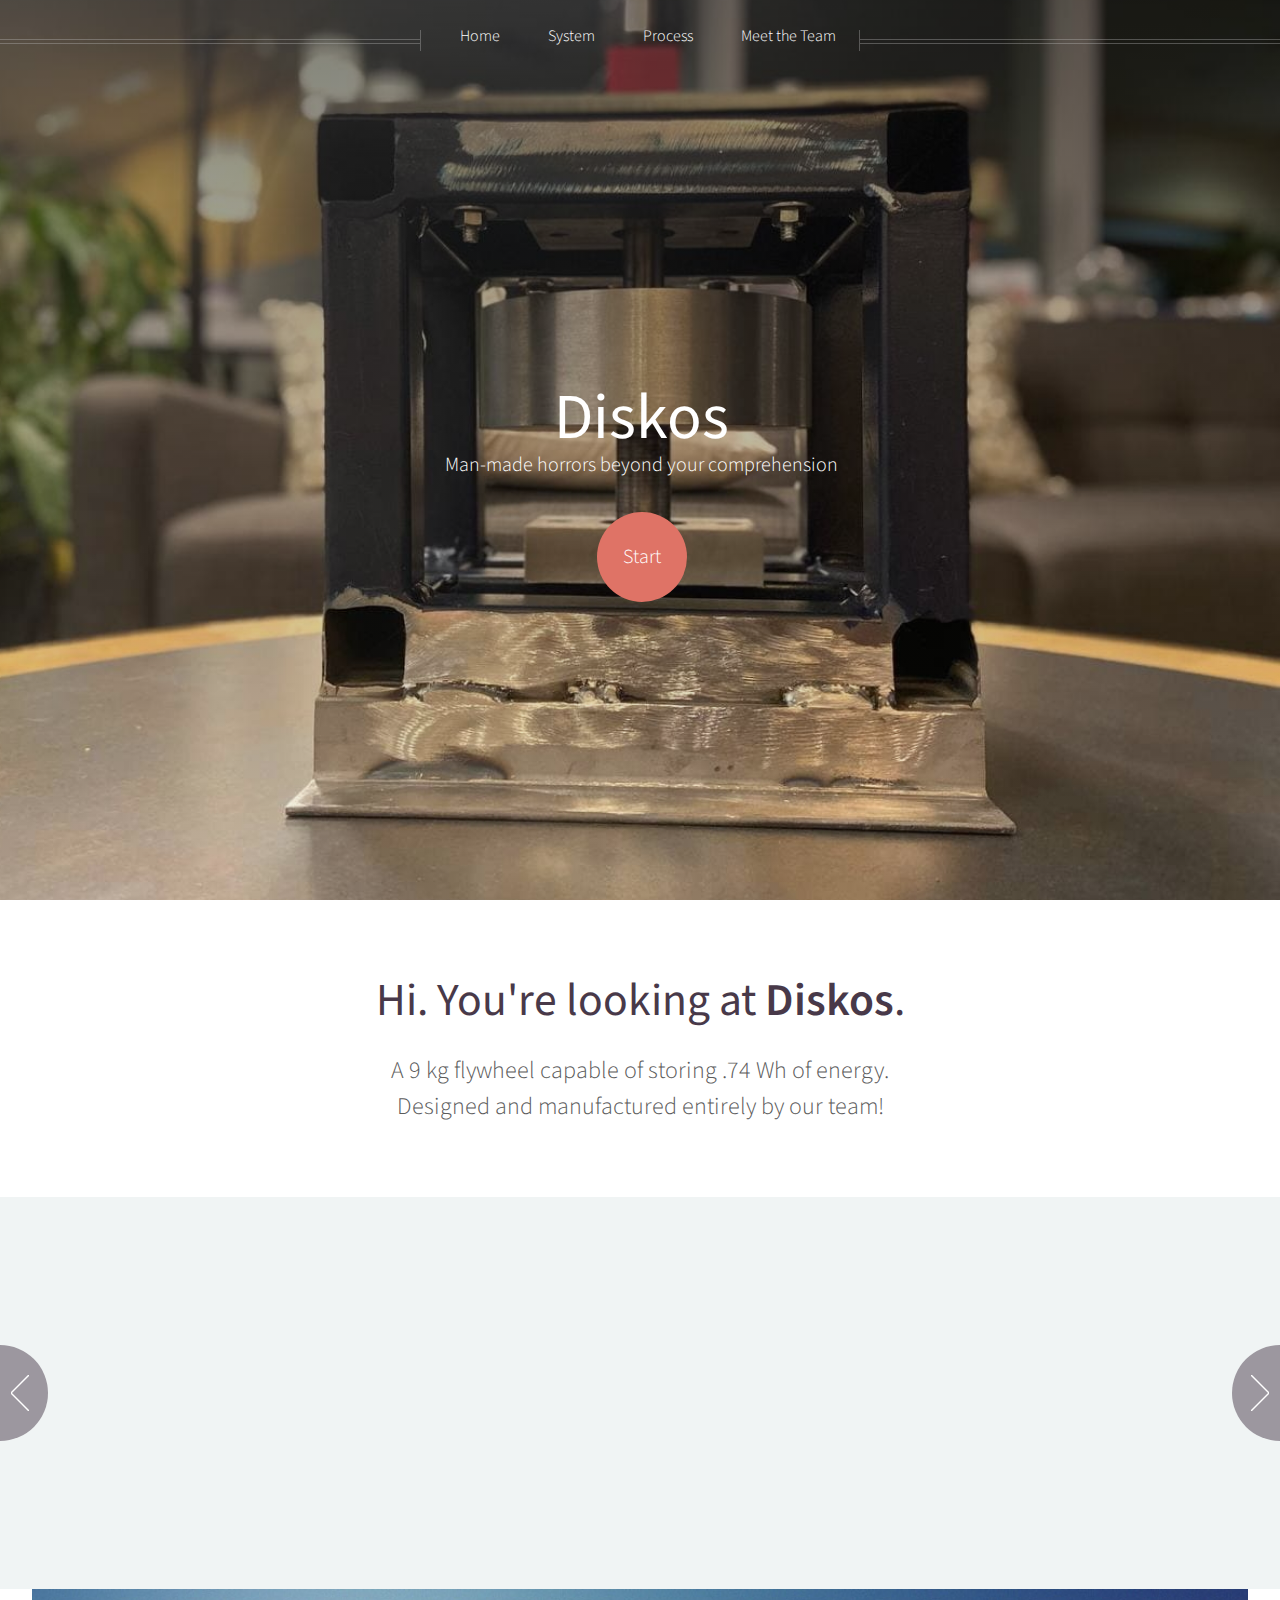
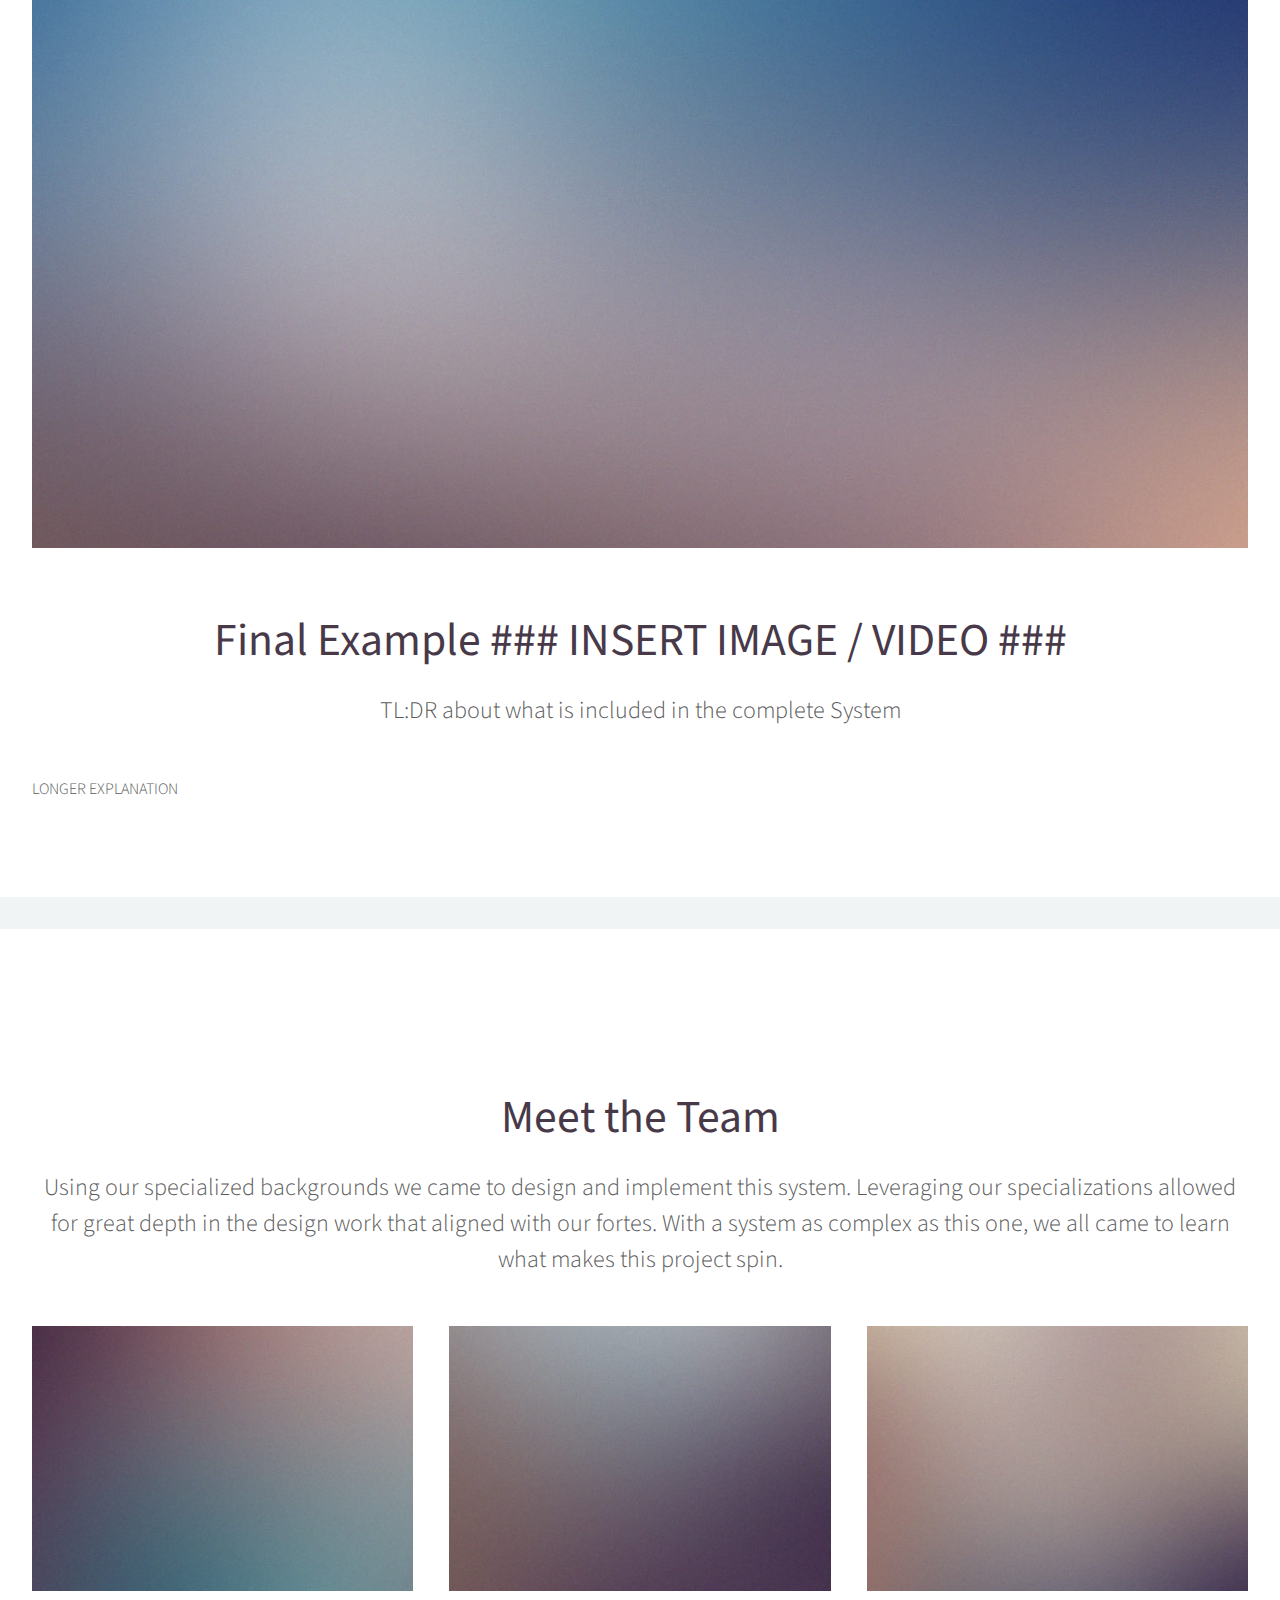
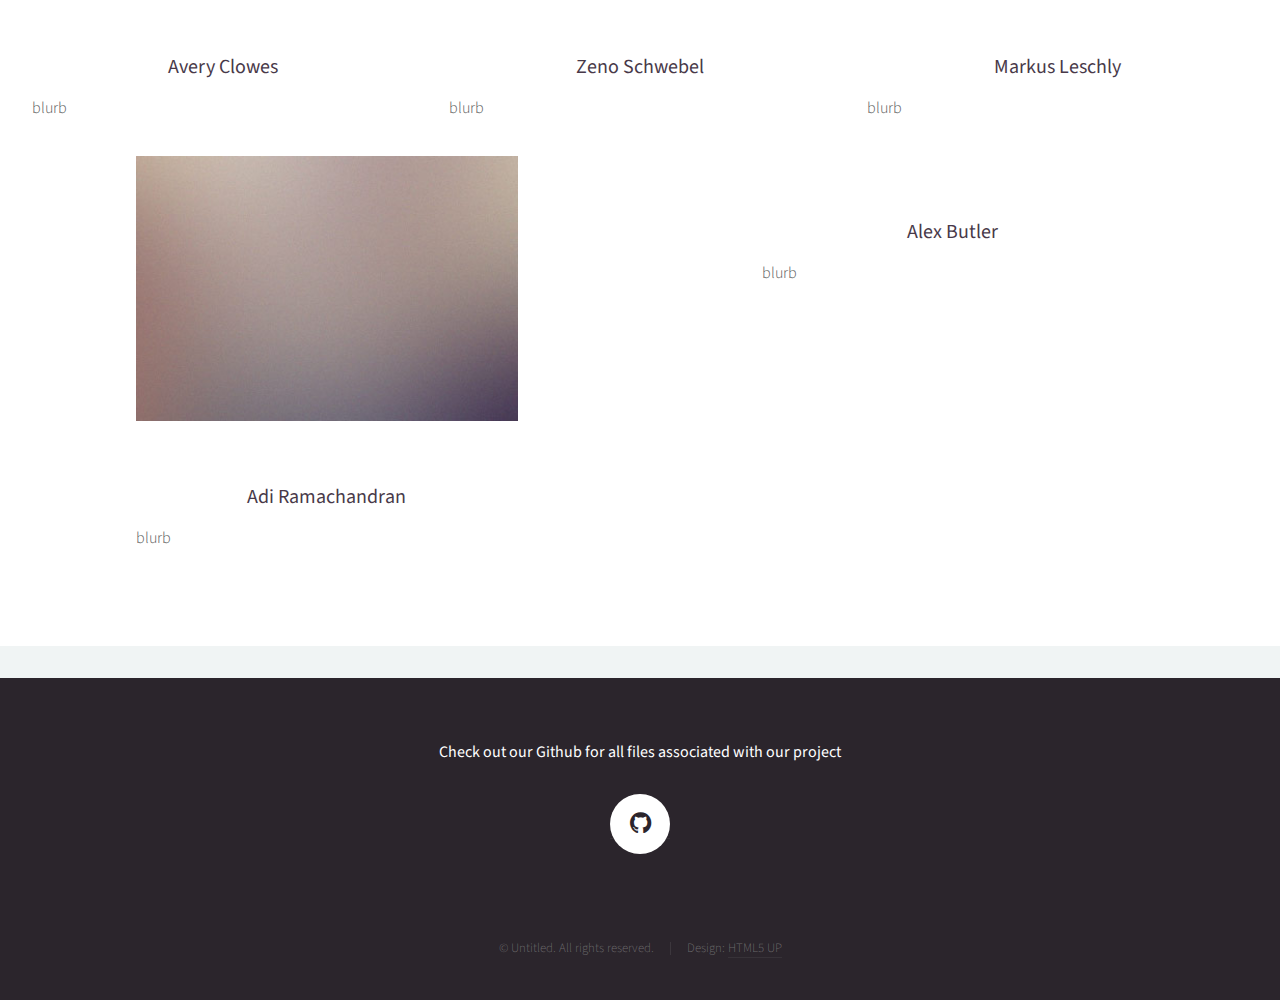
==== website/index.html @ ab7a2aa7 "more templates finsihed" ====
<!DOCTYPE HTML>
<!--
	Helios by HTML5 UP
	html5up.net | @ajlkn
	Free for personal and commercial use under the CCA 3.0 license (html5up.net/license)
-->
<html>
	<head>
		<title>Diskos</title>
		<meta charset="utf-8" />
		<meta name="viewport" content="width=device-width, initial-scale=1, user-scalable=no" />
		<link rel="stylesheet" href="assets/css/main.css" />
		<noscript><link rel="stylesheet" href="assets/css/noscript.css" /></noscript>
	</head>
	<body class="homepage is-preload">
		<div id="page-wrapper">

			<!-- Header -->
				<div id="header">
					
					<!-- Inner -->
						<div class="inner">
							<header>
								<h1 id="logo">Diskos</h1>
								
								<p> Man-made horrors beyond your comprehension </p>
							</header>
							<footer>
								<a href="#banner" class="button circled scrolly">Start</a>
							</footer>
						</div>

					<!-- Nav -->
						<nav id="nav">
							<ul>
								<li><a href="">Home</a></li>
								<li>
									System
									<ul>
										<li><a href="allmechanical.html">Mechanical</a></li>
										<li><a href="allelectrical.html">Electrical</a></li>
										<li><a href="allsoftware.html">Software</a></li>
										<!-- <li>
											<a href="#">And a submenu &hellip;</a>
											<ul>
												<li><a href="#">Lorem ipsum dolor</a></li>
												<li><a href="#">Phasellus consequat</a></li>
												<li><a href="#">Magna phasellus</a></li>
												<li><a href="#">Etiam dolore nisl</a></li>
											</ul>
										</li> -->
										<!-- <li><a href="#">Veroeros feugiat</a></li> -->
									</ul>
								</li>
								<li>Process
									<ul>
										<li><a href="#"> Sprint 1</a></li>
										<li><a href="#"> Sprint 2</a></li>
										<li><a href="#"> Sprint 3</a></li>
									</ul>
								</li>	
								<li><a href="#features" class = "scrolly">Meet the Team</a></li>
								<!-- <li><a href="no-sidebar.html">No Sidebar</a></li> -->
							</ul>
						</nav>

				</div>

			<!-- Banner -->
				<section id="banner">
					<header>
						<h2>Hi. You're looking at <strong>Diskos</strong>.</h2>
						<!-- <iframe width="720" height="480" src="https://www.youtube.com/embed/jNQXAC9IVRw" frameborder="0" allowfullscreen></iframe> -->
						<p>
							A 9 kg flywheel capable of storing .74 Wh of energy. <br>

							Designed and manufactured entirely by our team!
						</p>
					</header>
				</section>

			<!-- Carousel -->
				<section class="carousel">
					<div class="reel">

						<article onclick="location.href='articletemp.html';" style="cursor: pointer;">
							<a href="articletemp.html" class="image featured"><img src="images/bad.jpg" alt="" /></a>
							<header>
								<h3><a href="articletemp.html">Example of an article (if we want to highlight anything)</a></h3>
							</header>
							<a href="articletemp.html"><p>SUBTEXT.</p></a>
						</article>
<!-- 
						<article>
							<a href="#" class="image featured"><img src="images/pic02.jpg" alt="" /></a>
							<header>
								<h3><a href="#">Fermentum sagittis proin</a></h3>
							</header>
							<p>Commodo id natoque malesuada sollicitudin elit suscipit magna.</p>
						</article>

						<article>
							<a href="#" class="image featured"><img src="images/pic03.jpg" alt="" /></a>
							<header>
								<h3><a href="#">Sed quis rhoncus placerat</a></h3>
							</header>
							<p>Commodo id natoque malesuada sollicitudin elit suscipit magna.</p>
						</article>

						<article>
							<a href="#" class="image featured"><img src="images/pic04.jpg" alt="" /></a>
							<header>
								<h3><a href="#">Ultrices urna sit lobortis</a></h3>
							</header>
							<p>Commodo id natoque malesuada sollicitudin elit suscipit magna.</p>
						</article>

						<article>
							<a href="#" class="image featured"><img src="images/pic05.jpg" alt="" /></a>
							<header>
								<h3><a href="#">Varius magnis sollicitudin</a></h3>
							</header>
							<p>Commodo id natoque malesuada sollicitudin elit suscipit magna.</p>
						</article>

						<article>
							<a href="#" class="image featured"><img src="images/pic01.jpg" alt="" /></a>
							<header>
								<h3><a href="#">Pulvinar sagittis congue</a></h3>
							</header>
							<p>Commodo id natoque malesuada sollicitudin elit suscipit magna.</p>
						</article>

						<article>
							<a href="#" class="image featured"><img src="images/pic02.jpg" alt="" /></a>
							<header>
								<h3><a href="#">Fermentum sagittis proin</a></h3>
							</header>
							<p>Commodo id natoque malesuada sollicitudin elit suscipit magna.</p>
						</article>

						<article>
							<a href="#" class="image featured"><img src="images/pic03.jpg" alt="" /></a>
							<header>
								<h3><a href="#">Sed quis rhoncus placerat</a></h3>
							</header>
							<p>Commodo id natoque malesuada sollicitudin elit suscipit magna.</p>
						</article>

						<article>
							<a href="#" class="image featured"><img src="images/pic04.jpg" alt="" /></a>
							<header>
								<h3><a href="#">Ultrices urna sit lobortis</a></h3>
							</header>
							<p>Commodo id natoque malesuada sollicitudin elit suscipit magna.</p>
						</article>

						<article>
							<a href="#" class="image featured"><img src="images/pic05.jpg" alt="" /></a>
							<header>
								<h3><a href="#">Varius magnis sollicitudin</a></h3>
							</header>
							<p>Commodo id natoque malesuada sollicitudin elit suscipit magna.</p>
						</article> -->

					</div>
				</section>

			<!-- Main -->
				<div class="wrapper style2">

					<article id="main" class="container special">
						<a href="#" class="image featured"><img src="images/pic06.jpg" alt="" /></a>
						<header>
							<h2><a href="#">Final Example ### INSERT IMAGE / VIDEO ###</a></h2>
							<p>
								TL:DR about what is included in the complete System
							</p>
						</header>
						<p>
							LONGER EXPLANATION
						</p>
						<!-- <footer> ### BUtton example ### 
							<a href="#" class="button">Continue Reading</a>
						</footer> -->
					</article>

				</div>

			<!-- Features -->
				<div class="wrapper">

					<section id="features" class="container special">
						<header>
							<a href="#" class="image featured"><img src="images/team.jpeg" alt="" /></a>
							<h2>Meet the Team</h2>
							<p>
								Using our specialized backgrounds we came to design and implement this system. 
								Leveraging our specializations allowed for great depth in the design work that 
								aligned with our fortes. With a system as complex as this one, we all came to 
								learn what makes this project spin.
							</p>
						</header>
						<div class="row">
							<article onclick="location.href='#';" style="cursor: pointer;" class="col-4 col-12-mobile special">
								<a href="#" class="image featured"><img src="images/pic07.jpg" alt="" /></a>
								<header>
									<h3><a href="#">Avery Clowes</a></h3>
								</header>
								<p>
									blurb
								</p>
							</article>
							<article onclick="location.href='#';" style="cursor: pointer;" class="col-4 col-12-mobile special">
								<a href="#" class="image featured"><img src="images/pic08.jpg" alt="" /></a>
								<header>
									<h3><a href="#">Zeno Schwebel</a></h3>
								</header>
								<p>
									blurb
								</p>
							</article>
							<article onclick="location.href='#';" style="cursor: pointer;" class="col-4 col-12-mobile special">
								<a href="#" class="image featured"><img src="images/pic09.jpg" alt="" /></a>
								<header>
									<h3><a href="#">Markus Leschly</a></h3>
								</header>
								<p>
									blurb
								</p>
							</article>
							<article onclick="location.href='#';" style="cursor: pointer;" class="off-1 col-4 col-12-mobile special">
								<a href="#" class="image featured"><img src="images/pic09.jpg" alt="" /></a>
								<header>
									<h3><a href="#">Adi Ramachandran</a></h3>
								</header>
								<p>
									blurb
								</p>
							</article>
							<article onclick="location.href='#';" style="cursor: pointer;" class="off-2 col-4 col-12-mobile special">
								<a href="#" class="image featured"><img src="images/Alexheadshot.jpg" alt="" /></a>
								<header>
									<h3><a href="#"> Alex Butler</a></h3>
								</header>
								<p>
									blurb
								</p>
							</article>
						</div>
					</section>

				</div>

			<!-- Footer -->
				<!-- Footer -->
				<div id="footer">
					<div class="container">
						<!-- <div class="row"> -->
							<!-- Tweets -->
								<!-- <section class="col-4 col-12-mobile">
									<header>
										<h2 class="icon fa-twitter circled"><span class="label">Tweets</span></h2>
									</header>
									<ul class="divided">
										<li>
											<article class="tweet">
												Amet nullam fringilla nibh nulla convallis tique ante sociis accumsan.
												<span class="timestamp">5 minutes ago</span>
											</article>
										</li>
										<li>
											<article class="tweet">
												Hendrerit rutrum quisque.
												<span class="timestamp">30 minutes ago</span>
											</article>
										</li>
										<li>
											<article class="tweet">
												Curabitur donec nulla massa laoreet nibh. Lorem praesent montes.
												<span class="timestamp">3 hours ago</span>
											</article>
										</li>
										<li>
											<article class="tweet">
												Lacus natoque cras rhoncus curae dignissim ultricies. Convallis orci aliquet.
												<span class="timestamp">5 hours ago</span>
											</article>
										</li>
									</ul>
								</section> -->

							<!-- Posts -->
							
								<section class="col-4 col-12-mobile">
									<header>
										<h1 id="footer"> Check out our Github for all files associated with our project</h1>
										<a href="https://github.com/lxbtlr/Diskos"><h2 class="icon fa-github circled"></h2></a>
									</header>
										<!-- <li>
											<article class="post stub">
												<header>
													<h3><a href="#">Nisl fermentum integer</a></h3>
												</header>
												<span class="timestamp">3 hours ago</span>
											</article>
										</li> -->
										<!-- <li>
											<article class="post stub">
												<header>
													<h3><a href="#">Phasellus portitor lorem</a></h3>
												</header>
												<span class="timestamp">6 hours ago</span>
											</article>
										</li>
										<li>
											<article class="post stub">
												<header>
													<h3><a href="#">Magna tempus consequat</a></h3>
												</header>
												<span class="timestamp">Yesterday</span>
											</article>
										</li>
										<li>
											<article class="post stub">
												<header>
													<h3><a href="#">Feugiat lorem ipsum</a></h3>
												</header>
												<span class="timestamp">2 days ago</span>
											</article>
										</li> -->
								</section>

							<!-- Photos -->
								<!-- <section class="col-4 col-12-mobile">
									<header>
										<h2 class="icon fa-camera circled"><span class="label">Photos</span></h2>
									</header>
									<div class="row gtr-25">
										<div class="col-6">
											<a href="#" class="image fit"><img src="images/pic10.jpg" alt="" /></a>
										</div>
										<div class="col-6">
											<a href="#" class="image fit"><img src="images/pic11.jpg" alt="" /></a>
										</div>
										<div class="col-6">
											<a href="#" class="image fit"><img src="images/pic12.jpg" alt="" /></a>
										</div>
										<div class="col-6">
											<a href="#" class="image fit"><img src="images/pic13.jpg" alt="" /></a>
										</div>
										<div class="col-6">
											<a href="#" class="image fit"><img src="images/pic14.jpg" alt="" /></a>
										</div>
										<div class="col-6">
											<a href="#" class="image fit"><img src="images/pic15.jpg" alt="" /></a>
										</div>
									</div>
								</section> -->

						<!-- </div> -->
						<div class="row">
							<div class="col-12">

								<!-- Contact -->
									<!-- <section class="contact">
										<header>
											<h3>Nisl turpis nascetur interdum?</h3>
										</header>
										<p>Urna nisl non quis interdum mus ornare ridiculus egestas ridiculus lobortis vivamus tempor aliquet.</p>
										<ul class="icons">
											<li><a href="#" class="icon fa-twitter"><span class="label">Twitter</span></a></li>
											<li><a href="#" class="icon fa-facebook"><span class="label">Facebook</span></a></li>
											<li><a href="#" class="icon fa-instagram"><span class="label">Instagram</span></a></li>
											<li><a href="#" class="icon fa-pinterest"><span class="label">Pinterest</span></a></li>
											<li><a href="#" class="icon fa-dribbble"><span class="label">Dribbble</span></a></li>
											<li><a href="#" class="icon fa-linkedin"><span class="label">Linkedin</span></a></li>
										</ul>
									</section> -->

								<!-- Copyright -->
									<div class="copyright">
										<ul class="menu">
											<li>&copy; Untitled. All rights reserved.</li><li>Design: <a href="http://html5up.net">HTML5 UP</a></li>
										</ul>
									</div>

							</div>

						</div>
					</div>
				</div>

		</div>

		<!-- Scripts -->
			<script src="assets/js/jquery.min.js"></script>
			<script src="assets/js/jquery.dropotron.min.js"></script>
			<script src="assets/js/jquery.scrolly.min.js"></script>
			<script src="assets/js/jquery.scrollex.min.js"></script>
			<script src="assets/js/browser.min.js"></script>
			<script src="assets/js/breakpoints.min.js"></script>
			<script src="assets/js/util.js"></script>
			<script src="assets/js/main.js"></script>

	</body>
</html>
---- website/assets/css/main.css ----
@import url("https://fonts.googleapis.com/css?family=Source+Sans+Pro:300,300italic,400,400italic,600");
@import url("font-awesome.min.css");

/*
	Helios by HTML5 UP
	html5up.net | @ajlkn
	Free for personal and commercial use under the CCA 3.0 license (html5up.net/license)
*/

html, body, div, span, applet, object,
iframe, h1, h2, h3, h4, h5, h6, p, blockquote,
pre, a, abbr, acronym, address, big, cite,
code, del, dfn, em, img, ins, kbd, q, s, samp,
small, strike, strong, sub, sup, tt, var, b,
u, i, center, dl, dt, dd, ol, ul, li, fieldset,
form, label, legend, table, caption, tbody,
tfoot, thead, tr, th, td, article, aside,
canvas, details, embed, figure, figcaption,
footer, header, hgroup, menu, nav, output, ruby,
section, summary, time, mark, audio, video {
	margin: 0;
	padding: 0;
	border: 0;
	font-size: 100%;
	font: inherit;
	vertical-align: baseline;}

article, aside, details, figcaption, figure,
footer, header, hgroup, menu, nav, section {
	display: block;}

body {
	line-height: 1;
}

ol, ul {
	list-style: none;
}

blockquote, q {
	quotes: none;
}

	blockquote:before, blockquote:after, q:before, q:after {
		content: '';
		content: none;
	}

table {
	border-collapse: collapse;
	border-spacing: 0;
}

body {
	-webkit-text-size-adjust: none;
}

mark {
	background-color: transparent;
	color: inherit;
}

input::-moz-focus-inner {
	border: 0;
	padding: 0;
}

input, select, textarea {
	-moz-appearance: none;
	-webkit-appearance: none;
	-ms-appearance: none;
	appearance: none;
}

/* Basic */

	html {
		box-sizing: border-box;
	}

	*, *:before, *:after {
		box-sizing: inherit;
	}

	body {
		background: #f0f4f4;
		color: #5b5b5b;
		font-size: 15pt;
		line-height: 1.85em;
		font-family: 'Source Sans Pro', sans-serif;
		font-weight: 300;
	}

		body.is-preload *, body.is-preload *:before, body.is-preload *:after {
			-moz-animation: none !important;
			-webkit-animation: none !important;
			-ms-animation: none !important;
			animation: none !important;
			-moz-transition: none !important;
			-webkit-transition: none !important;
			-ms-transition: none !important;
			transition: none !important;
		}

	input, textarea, select {
		font-size: 15pt;
		line-height: 1.85em;
		font-family: 'Source Sans Pro', sans-serif;
		font-weight: 300;
	}

	h1, h2, h3, h4, h5, h6 {
		font-weight: 400;
		color: #483949;
		line-height: 1.25em;
	}

	h1 a, h2 a, h3 a, h4 a, h5 a, h6 a {
		color: inherit;
		text-decoration: none;
		border-bottom-color: transparent;
	}

	h1 strong, h2 strong, h3 strong, h4 strong, h5 strong, h6 strong {
		font-weight: 600;
	}

	h2 {
		font-size: 2.85em;
	}

	h3 {
		font-size: 1.25em;
	}

	h4 {
		font-size: 1em;
		margin: 0 0 0.25em 0;
	}

	strong, b {
		font-weight: 400;
		color: #483949;
	}

	em, i {
		font-style: italic;
	}

	a {
		color: inherit;
		border-bottom: solid 1px rgba(128, 128, 128, 0.15);
		text-decoration: none;
		-moz-transition: background-color 0.35s ease-in-out, color 0.35s ease-in-out, border-bottom-color 0.35s ease-in-out;
		-webkit-transition: background-color 0.35s ease-in-out, color 0.35s ease-in-out, border-bottom-color 0.35s ease-in-out;
		-ms-transition: background-color 0.35s ease-in-out, color 0.35s ease-in-out, border-bottom-color 0.35s ease-in-out;
		transition: background-color 0.35s ease-in-out, color 0.35s ease-in-out, border-bottom-color 0.35s ease-in-out;
	}

		a:hover {
			color: #ef8376;
			border-bottom-color: transparent;
		}

	sub {
		position: relative;
		top: 0.5em;
		font-size: 0.8em;
	}

	sup {
		position: relative;
		top: -0.5em;
		font-size: 0.8em;
	}

	blockquote {
		border-left: solid 0.5em #ddd;
		padding: 1em 0 1em 2em;
		font-style: italic;
	}

	p, ul, ol, dl, table {
		margin-bottom: 1em;
	}

	p {
		text-align: justify;
	}

	br.clear {
		clear: both;
	}

	hr {
		position: relative;
		display: block;
		border: 0;
		top: 4.5em;
		margin-bottom: 9em;
		height: 6px;
		border-top: solid 1px rgba(128, 128, 128, 0.2);
		border-bottom: solid 1px rgba(128, 128, 128, 0.2);
	}

		hr:before, hr:after {
			content: '';
			position: absolute;
			top: -8px;
			display: block;
			width: 1px;
			height: 21px;
			background: rgba(128, 128, 128, 0.2);
		}

		hr:before {
			left: -1px;
		}

		hr:after {
			right: -1px;
		}

	.timestamp {
		color: rgba(128, 128, 128, 0.75);
		font-size: 0.8em;
	}

/* Container */

	.container {
		margin: 0 auto;
		max-width: 100%;
		width: 1400px;
	}

		@media screen and (max-width: 1680px) {

			.container {
				width: 1200px;
			}

		}

		@media screen and (max-width: 1280px) {

			.container {
				width: 100%;
			}

		}

		@media screen and (max-width: 960px) {

			.container {
				width: 100%;
			}

		}

		@media screen and (max-width: 840px) {

			.container {
				width: 100%;
			}

		}

		@media screen and (max-width: 736px) {

			.container {
				width: 100%;
			}

		}

/* Row */

	.row {
		display: flex;
		flex-wrap: wrap;
		box-sizing: border-box;
		align-items: stretch;
	}

		.row > * {
			box-sizing: border-box;
		}

		.row.gtr-uniform > * > :last-child {
			margin-bottom: 0;
		}

		.row.aln-left {
			justify-content: flex-start;
		}

		.row.aln-center {
			justify-content: center;
		}

		.row.aln-right {
			justify-content: flex-end;
		}

		.row.aln-top {
			align-items: flex-start;
		}

		.row.aln-middle {
			align-items: center;
		}

		.row.aln-bottom {
			align-items: flex-end;
		}

		.row > .imp {
			order: -1;
		}

		.row > .col-1 {
			width: 8.3333333333%;
		}

		.row > .off-1 {
			margin-left: 8.3333333333%;
		}

		.row > .col-2 {
			width: 16.6666666667%;
		}

		.row > .off-2 {
			margin-left: 16.6666666667%;
		}

		.row > .col-3 {
			width: 25%;
		}

		.row > .off-3 {
			margin-left: 25%;
		}

		.row > .col-4 {
			width: 33.3333333333%;
		}

		.row > .off-4 {
			margin-left: 33.3333333333%;
		}

		.row > .col-5 {
			width: 41.6666666667%;
		}

		.row > .off-5 {
			margin-left: 41.6666666667%;
		}

		.row > .col-6 {
			width: 50%;
		}

		.row > .off-6 {
			margin-left: 50%;
		}

		.row > .col-7 {
			width: 58.3333333333%;
		}

		.row > .off-7 {
			margin-left: 58.3333333333%;
		}

		.row > .col-8 {
			width: 66.6666666667%;
		}

		.row > .off-8 {
			margin-left: 66.6666666667%;
		}

		.row > .col-9 {
			width: 75%;
		}

		.row > .off-9 {
			margin-left: 75%;
		}

		.row > .col-10 {
			width: 83.3333333333%;
		}

		.row > .off-10 {
			margin-left: 83.3333333333%;
		}

		.row > .col-11 {
			width: 91.6666666667%;
		}

		.row > .off-11 {
			margin-left: 91.6666666667%;
		}

		.row > .col-12 {
			width: 100%;
		}

		.row > .off-12 {
			margin-left: 100%;
		}

		.row.gtr-0 {
			margin-top: 0px;
			margin-left: 0px;
		}

			.row.gtr-0 > * {
				padding: 0px 0 0 0px;
			}

			.row.gtr-0.gtr-uniform {
				margin-top: 0px;
			}

				.row.gtr-0.gtr-uniform > * {
					padding-top: 0px;
				}

		.row.gtr-25 {
			margin-top: -10px;
			margin-left: -10px;
		}

			.row.gtr-25 > * {
				padding: 10px 0 0 10px;
			}

			.row.gtr-25.gtr-uniform {
				margin-top: -10px;
			}

				.row.gtr-25.gtr-uniform > * {
					padding-top: 10px;
				}

		.row.gtr-50 {
			margin-top: -20px;
			margin-left: -20px;
		}

			.row.gtr-50 > * {
				padding: 20px 0 0 20px;
			}

			.row.gtr-50.gtr-uniform {
				margin-top: -20px;
			}

				.row.gtr-50.gtr-uniform > * {
					padding-top: 20px;
				}

		.row {
			margin-top: -40px;
			margin-left: -40px;
		}

			.row > * {
				padding: 40px 0 0 40px;
			}

			.row.gtr-uniform {
				margin-top: -40px;
			}

				.row.gtr-uniform > * {
					padding-top: 40px;
				}

		.row.gtr-150 {
			margin-top: -60px;
			margin-left: -60px;
		}

			.row.gtr-150 > * {
				padding: 60px 0 0 60px;
			}

			.row.gtr-150.gtr-uniform {
				margin-top: -60px;
			}

				.row.gtr-150.gtr-uniform > * {
					padding-top: 60px;
				}

		.row.gtr-200 {
			margin-top: -80px;
			margin-left: -80px;
		}

			.row.gtr-200 > * {
				padding: 80px 0 0 80px;
			}

			.row.gtr-200.gtr-uniform {
				margin-top: -80px;
			}

				.row.gtr-200.gtr-uniform > * {
					padding-top: 80px;
				}

		@media screen and (max-width: 1680px) {

			.row {
				display: flex;
				flex-wrap: wrap;
				box-sizing: border-box;
				align-items: stretch;
			}

				.row > * {
					box-sizing: border-box;
				}

				.row.gtr-uniform > * > :last-child {
					margin-bottom: 0;
				}

				.row.aln-left {
					justify-content: flex-start;
				}

				.row.aln-center {
					justify-content: center;
				}

				.row.aln-right {
					justify-content: flex-end;
				}

				.row.aln-top {
					align-items: flex-start;
				}

				.row.aln-middle {
					align-items: center;
				}

				.row.aln-bottom {
					align-items: flex-end;
				}

				.row > .imp-wide {
					order: -1;
				}

				.row > .col-1-wide {
					width: 8.3333333333%;
				}

				.row > .off-1-wide {
					margin-left: 8.3333333333%;
				}

				.row > .col-2-wide {
					width: 16.6666666667%;
				}

				.row > .off-2-wide {
					margin-left: 16.6666666667%;
				}

				.row > .col-3-wide {
					width: 25%;
				}

				.row > .off-3-wide {
					margin-left: 25%;
				}

				.row > .col-4-wide {
					width: 33.3333333333%;
				}

				.row > .off-4-wide {
					margin-left: 33.3333333333%;
				}

				.row > .col-5-wide {
					width: 41.6666666667%;
				}

				.row > .off-5-wide {
					margin-left: 41.6666666667%;
				}

				.row > .col-6-wide {
					width: 50%;
				}

				.row > .off-6-wide {
					margin-left: 50%;
				}

				.row > .col-7-wide {
					width: 58.3333333333%;
				}

				.row > .off-7-wide {
					margin-left: 58.3333333333%;
				}

				.row > .col-8-wide {
					width: 66.6666666667%;
				}

				.row > .off-8-wide {
					margin-left: 66.6666666667%;
				}

				.row > .col-9-wide {
					width: 75%;
				}

				.row > .off-9-wide {
					margin-left: 75%;
				}

				.row > .col-10-wide {
					width: 83.3333333333%;
				}

				.row > .off-10-wide {
					margin-left: 83.3333333333%;
				}

				.row > .col-11-wide {
					width: 91.6666666667%;
				}

				.row > .off-11-wide {
					margin-left: 91.6666666667%;
				}

				.row > .col-12-wide {
					width: 100%;
				}

				.row > .off-12-wide {
					margin-left: 100%;
				}

				.row.gtr-0 {
					margin-top: 0px;
					margin-left: 0px;
				}

					.row.gtr-0 > * {
						padding: 0px 0 0 0px;
					}

					.row.gtr-0.gtr-uniform {
						margin-top: 0px;
					}

						.row.gtr-0.gtr-uniform > * {
							padding-top: 0px;
						}

				.row.gtr-25 {
					margin-top: -10px;
					margin-left: -10px;
				}

					.row.gtr-25 > * {
						padding: 10px 0 0 10px;
					}

					.row.gtr-25.gtr-uniform {
						margin-top: -10px;
					}

						.row.gtr-25.gtr-uniform > * {
							padding-top: 10px;
						}

				.row.gtr-50 {
					margin-top: -20px;
					margin-left: -20px;
				}

					.row.gtr-50 > * {
						padding: 20px 0 0 20px;
					}

					.row.gtr-50.gtr-uniform {
						margin-top: -20px;
					}

						.row.gtr-50.gtr-uniform > * {
							padding-top: 20px;
						}

				.row {
					margin-top: -40px;
					margin-left: -40px;
				}

					.row > * {
						padding: 40px 0 0 40px;
					}

					.row.gtr-uniform {
						margin-top: -40px;
					}

						.row.gtr-uniform > * {
							padding-top: 40px;
						}

				.row.gtr-150 {
					margin-top: -60px;
					margin-left: -60px;
				}

					.row.gtr-150 > * {
						padding: 60px 0 0 60px;
					}

					.row.gtr-150.gtr-uniform {
						margin-top: -60px;
					}

						.row.gtr-150.gtr-uniform > * {
							padding-top: 60px;
						}

				.row.gtr-200 {
					margin-top: -80px;
					margin-left: -80px;
				}

					.row.gtr-200 > * {
						padding: 80px 0 0 80px;
					}

					.row.gtr-200.gtr-uniform {
						margin-top: -80px;
					}

						.row.gtr-200.gtr-uniform > * {
							padding-top: 80px;
						}

		}

		@media screen and (max-width: 1280px) {

			.row {
				display: flex;
				flex-wrap: wrap;
				box-sizing: border-box;
				align-items: stretch;
			}

				.row > * {
					box-sizing: border-box;
				}

				.row.gtr-uniform > * > :last-child {
					margin-bottom: 0;
				}

				.row.aln-left {
					justify-content: flex-start;
				}

				.row.aln-center {
					justify-content: center;
				}

				.row.aln-right {
					justify-content: flex-end;
				}

				.row.aln-top {
					align-items: flex-start;
				}

				.row.aln-middle {
					align-items: center;
				}

				.row.aln-bottom {
					align-items: flex-end;
				}

				.row > .imp-normal {
					order: -1;
				}

				.row > .col-1-normal {
					width: 8.3333333333%;
				}

				.row > .off-1-normal {
					margin-left: 8.3333333333%;
				}

				.row > .col-2-normal {
					width: 16.6666666667%;
				}

				.row > .off-2-normal {
					margin-left: 16.6666666667%;
				}

				.row > .col-3-normal {
					width: 25%;
				}

				.row > .off-3-normal {
					margin-left: 25%;
				}

				.row > .col-4-normal {
					width: 33.3333333333%;
				}

				.row > .off-4-normal {
					margin-left: 33.3333333333%;
				}

				.row > .col-5-normal {
					width: 41.6666666667%;
				}

				.row > .off-5-normal {
					margin-left: 41.6666666667%;
				}

				.row > .col-6-normal {
					width: 50%;
				}

				.row > .off-6-normal {
					margin-left: 50%;
				}

				.row > .col-7-normal {
					width: 58.3333333333%;
				}

				.row > .off-7-normal {
					margin-left: 58.3333333333%;
				}

				.row > .col-8-normal {
					width: 66.6666666667%;
				}

				.row > .off-8-normal {
					margin-left: 66.6666666667%;
				}

				.row > .col-9-normal {
					width: 75%;
				}

				.row > .off-9-normal {
					margin-left: 75%;
				}

				.row > .col-10-normal {
					width: 83.3333333333%;
				}

				.row > .off-10-normal {
					margin-left: 83.3333333333%;
				}

				.row > .col-11-normal {
					width: 91.6666666667%;
				}

				.row > .off-11-normal {
					margin-left: 91.6666666667%;
				}

				.row > .col-12-normal {
					width: 100%;
				}

				.row > .off-12-normal {
					margin-left: 100%;
				}

				.row.gtr-0 {
					margin-top: 0px;
					margin-left: 0px;
				}

					.row.gtr-0 > * {
						padding: 0px 0 0 0px;
					}

					.row.gtr-0.gtr-uniform {
						margin-top: 0px;
					}

						.row.gtr-0.gtr-uniform > * {
							padding-top: 0px;
						}

				.row.gtr-25 {
					margin-top: -9px;
					margin-left: -9px;
				}

					.row.gtr-25 > * {
						padding: 9px 0 0 9px;
					}

					.row.gtr-25.gtr-uniform {
						margin-top: -9px;
					}

						.row.gtr-25.gtr-uniform > * {
							padding-top: 9px;
						}

				.row.gtr-50 {
					margin-top: -18px;
					margin-left: -18px;
				}

					.row.gtr-50 > * {
						padding: 18px 0 0 18px;
					}

					.row.gtr-50.gtr-uniform {
						margin-top: -18px;
					}

						.row.gtr-50.gtr-uniform > * {
							padding-top: 18px;
						}

				.row {
					margin-top: -36px;
					margin-left: -36px;
				}

					.row > * {
						padding: 36px 0 0 36px;
					}

					.row.gtr-uniform {
						margin-top: -36px;
					}

						.row.gtr-uniform > * {
							padding-top: 36px;
						}

				.row.gtr-150 {
					margin-top: -54px;
					margin-left: -54px;
				}

					.row.gtr-150 > * {
						padding: 54px 0 0 54px;
					}

					.row.gtr-150.gtr-uniform {
						margin-top: -54px;
					}

						.row.gtr-150.gtr-uniform > * {
							padding-top: 54px;
						}

				.row.gtr-200 {
					margin-top: -72px;
					margin-left: -72px;
				}

					.row.gtr-200 > * {
						padding: 72px 0 0 72px;
					}

					.row.gtr-200.gtr-uniform {
						margin-top: -72px;
					}

						.row.gtr-200.gtr-uniform > * {
							padding-top: 72px;
						}

		}

		@media screen and (max-width: 960px) {

			.row {
				display: flex;
				flex-wrap: wrap;
				box-sizing: border-box;
				align-items: stretch;
			}

				.row > * {
					box-sizing: border-box;
				}

				.row.gtr-uniform > * > :last-child {
					margin-bottom: 0;
				}

				.row.aln-left {
					justify-content: flex-start;
				}

				.row.aln-center {
					justify-content: center;
				}

				.row.aln-right {
					justify-content: flex-end;
				}

				.row.aln-top {
					align-items: flex-start;
				}

				.row.aln-middle {
					align-items: center;
				}

				.row.aln-bottom {
					align-items: flex-end;
				}

				.row > .imp-narrow {
					order: -1;
				}

				.row > .col-1-narrow {
					width: 8.3333333333%;
				}

				.row > .off-1-narrow {
					margin-left: 8.3333333333%;
				}

				.row > .col-2-narrow {
					width: 16.6666666667%;
				}

				.row > .off-2-narrow {
					margin-left: 16.6666666667%;
				}

				.row > .col-3-narrow {
					width: 25%;
				}

				.row > .off-3-narrow {
					margin-left: 25%;
				}

				.row > .col-4-narrow {
					width: 33.3333333333%;
				}

				.row > .off-4-narrow {
					margin-left: 33.3333333333%;
				}

				.row > .col-5-narrow {
					width: 41.6666666667%;
				}

				.row > .off-5-narrow {
					margin-left: 41.6666666667%;
				}

				.row > .col-6-narrow {
					width: 50%;
				}

				.row > .off-6-narrow {
					margin-left: 50%;
				}

				.row > .col-7-narrow {
					width: 58.3333333333%;
				}

				.row > .off-7-narrow {
					margin-left: 58.3333333333%;
				}

				.row > .col-8-narrow {
					width: 66.6666666667%;
				}

				.row > .off-8-narrow {
					margin-left: 66.6666666667%;
				}

				.row > .col-9-narrow {
					width: 75%;
				}

				.row > .off-9-narrow {
					margin-left: 75%;
				}

				.row > .col-10-narrow {
					width: 83.3333333333%;
				}

				.row > .off-10-narrow {
					margin-left: 83.3333333333%;
				}

				.row > .col-11-narrow {
					width: 91.6666666667%;
				}

				.row > .off-11-narrow {
					margin-left: 91.6666666667%;
				}

				.row > .col-12-narrow {
					width: 100%;
				}

				.row > .off-12-narrow {
					margin-left: 100%;
				}

				.row.gtr-0 {
					margin-top: 0px;
					margin-left: 0px;
				}

					.row.gtr-0 > * {
						padding: 0px 0 0 0px;
					}

					.row.gtr-0.gtr-uniform {
						margin-top: 0px;
					}

						.row.gtr-0.gtr-uniform > * {
							padding-top: 0px;
						}

				.row.gtr-25 {
					margin-top: -8px;
					margin-left: -8px;
				}

					.row.gtr-25 > * {
						padding: 8px 0 0 8px;
					}

					.row.gtr-25.gtr-uniform {
						margin-top: -8px;
					}

						.row.gtr-25.gtr-uniform > * {
							padding-top: 8px;
						}

				.row.gtr-50 {
					margin-top: -16px;
					margin-left: -16px;
				}

					.row.gtr-50 > * {
						padding: 16px 0 0 16px;
					}

					.row.gtr-50.gtr-uniform {
						margin-top: -16px;
					}

						.row.gtr-50.gtr-uniform > * {
							padding-top: 16px;
						}

				.row {
					margin-top: -32px;
					margin-left: -32px;
				}

					.row > * {
						padding: 32px 0 0 32px;
					}

					.row.gtr-uniform {
						margin-top: -32px;
					}

						.row.gtr-uniform > * {
							padding-top: 32px;
						}

				.row.gtr-150 {
					margin-top: -48px;
					margin-left: -48px;
				}

					.row.gtr-150 > * {
						padding: 48px 0 0 48px;
					}

					.row.gtr-150.gtr-uniform {
						margin-top: -48px;
					}

						.row.gtr-150.gtr-uniform > * {
							padding-top: 48px;
						}

				.row.gtr-200 {
					margin-top: -64px;
					margin-left: -64px;
				}

					.row.gtr-200 > * {
						padding: 64px 0 0 64px;
					}

					.row.gtr-200.gtr-uniform {
						margin-top: -64px;
					}

						.row.gtr-200.gtr-uniform > * {
							padding-top: 64px;
						}

		}

		@media screen and (max-width: 840px) {

			.row {
				display: flex;
				flex-wrap: wrap;
				box-sizing: border-box;
				align-items: stretch;
			}

				.row > * {
					box-sizing: border-box;
				}

				.row.gtr-uniform > * > :last-child {
					margin-bottom: 0;
				}

				.row.aln-left {
					justify-content: flex-start;
				}

				.row.aln-center {
					justify-content: center;
				}

				.row.aln-right {
					justify-content: flex-end;
				}

				.row.aln-top {
					align-items: flex-start;
				}

				.row.aln-middle {
					align-items: center;
				}

				.row.aln-bottom {
					align-items: flex-end;
				}

				.row > .imp-narrower {
					order: -1;
				}

				.row > .col-1-narrower {
					width: 8.3333333333%;
				}

				.row > .off-1-narrower {
					margin-left: 8.3333333333%;
				}

				.row > .col-2-narrower {
					width: 16.6666666667%;
				}

				.row > .off-2-narrower {
					margin-left: 16.6666666667%;
				}

				.row > .col-3-narrower {
					width: 25%;
				}

				.row > .off-3-narrower {
					margin-left: 25%;
				}

				.row > .col-4-narrower {
					width: 33.3333333333%;
				}

				.row > .off-4-narrower {
					margin-left: 33.3333333333%;
				}

				.row > .col-5-narrower {
					width: 41.6666666667%;
				}

				.row > .off-5-narrower {
					margin-left: 41.6666666667%;
				}

				.row > .col-6-narrower {
					width: 50%;
				}

				.row > .off-6-narrower {
					margin-left: 50%;
				}

				.row > .col-7-narrower {
					width: 58.3333333333%;
				}

				.row > .off-7-narrower {
					margin-left: 58.3333333333%;
				}

				.row > .col-8-narrower {
					width: 66.6666666667%;
				}

				.row > .off-8-narrower {
					margin-left: 66.6666666667%;
				}

				.row > .col-9-narrower {
					width: 75%;
				}

				.row > .off-9-narrower {
					margin-left: 75%;
				}

				.row > .col-10-narrower {
					width: 83.3333333333%;
				}

				.row > .off-10-narrower {
					margin-left: 83.3333333333%;
				}

				.row > .col-11-narrower {
					width: 91.6666666667%;
				}

				.row > .off-11-narrower {
					margin-left: 91.6666666667%;
				}

				.row > .col-12-narrower {
					width: 100%;
				}

				.row > .off-12-narrower {
					margin-left: 100%;
				}

				.row.gtr-0 {
					margin-top: 0px;
					margin-left: 0px;
				}

					.row.gtr-0 > * {
						padding: 0px 0 0 0px;
					}

					.row.gtr-0.gtr-uniform {
						margin-top: 0px;
					}

						.row.gtr-0.gtr-uniform > * {
							padding-top: 0px;
						}

				.row.gtr-25 {
					margin-top: -8px;
					margin-left: -8px;
				}

					.row.gtr-25 > * {
						padding: 8px 0 0 8px;
					}

					.row.gtr-25.gtr-uniform {
						margin-top: -8px;
					}

						.row.gtr-25.gtr-uniform > * {
							padding-top: 8px;
						}

				.row.gtr-50 {
					margin-top: -16px;
					margin-left: -16px;
				}

					.row.gtr-50 > * {
						padding: 16px 0 0 16px;
					}

					.row.gtr-50.gtr-uniform {
						margin-top: -16px;
					}

						.row.gtr-50.gtr-uniform > * {
							padding-top: 16px;
						}

				.row {
					margin-top: -32px;
					margin-left: -32px;
				}

					.row > * {
						padding: 32px 0 0 32px;
					}

					.row.gtr-uniform {
						margin-top: -32px;
					}

						.row.gtr-uniform > * {
							padding-top: 32px;
						}

				.row.gtr-150 {
					margin-top: -48px;
					margin-left: -48px;
				}

					.row.gtr-150 > * {
						padding: 48px 0 0 48px;
					}

					.row.gtr-150.gtr-uniform {
						margin-top: -48px;
					}

						.row.gtr-150.gtr-uniform > * {
							padding-top: 48px;
						}

				.row.gtr-200 {
					margin-top: -64px;
					margin-left: -64px;
				}

					.row.gtr-200 > * {
						padding: 64px 0 0 64px;
					}

					.row.gtr-200.gtr-uniform {
						margin-top: -64px;
					}

						.row.gtr-200.gtr-uniform > * {
							padding-top: 64px;
						}

		}

		@media screen and (max-width: 736px) {

			.row {
				display: flex;
				flex-wrap: wrap;
				box-sizing: border-box;
				align-items: stretch;
			}

				.row > * {
					box-sizing: border-box;
				}

				.row.gtr-uniform > * > :last-child {
					margin-bottom: 0;
				}

				.row.aln-left {
					justify-content: flex-start;
				}

				.row.aln-center {
					justify-content: center;
				}

				.row.aln-right {
					justify-content: flex-end;
				}

				.row.aln-top {
					align-items: flex-start;
				}

				.row.aln-middle {
					align-items: center;
				}

				.row.aln-bottom {
					align-items: flex-end;
				}

				.row > .imp-mobile {
					order: -1;
				}

				.row > .col-1-mobile {
					width: 8.3333333333%;
				}

				.row > .off-1-mobile {
					margin-left: 8.3333333333%;
				}

				.row > .col-2-mobile {
					width: 16.6666666667%;
				}

				.row > .off-2-mobile {
					margin-left: 16.6666666667%;
				}

				.row > .col-3-mobile {
					width: 25%;
				}

				.row > .off-3-mobile {
					margin-left: 25%;
				}

				.row > .col-4-mobile {
					width: 33.3333333333%;
				}

				.row > .off-4-mobile {
					margin-left: 33.3333333333%;
				}

				.row > .col-5-mobile {
					width: 41.6666666667%;
				}

				.row > .off-5-mobile {
					margin-left: 41.6666666667%;
				}

				.row > .col-6-mobile {
					width: 50%;
				}

				.row > .off-6-mobile {
					margin-left: 50%;
				}

				.row > .col-7-mobile {
					width: 58.3333333333%;
				}

				.row > .off-7-mobile {
					margin-left: 58.3333333333%;
				}

				.row > .col-8-mobile {
					width: 66.6666666667%;
				}

				.row > .off-8-mobile {
					margin-left: 66.6666666667%;
				}

				.row > .col-9-mobile {
					width: 75%;
				}

				.row > .off-9-mobile {
					margin-left: 75%;
				}

				.row > .col-10-mobile {
					width: 83.3333333333%;
				}

				.row > .off-10-mobile {
					margin-left: 83.3333333333%;
				}

				.row > .col-11-mobile {
					width: 91.6666666667%;
				}

				.row > .off-11-mobile {
					margin-left: 91.6666666667%;
				}

				.row > .col-12-mobile {
					width: 100%;
				}

				.row > .off-12-mobile {
					margin-left: 100%;
				}

				.row.gtr-0 {
					margin-top: 0px;
					margin-left: 0px;
				}

					.row.gtr-0 > * {
						padding: 0px 0 0 0px;
					}

					.row.gtr-0.gtr-uniform {
						margin-top: 0px;
					}

						.row.gtr-0.gtr-uniform > * {
							padding-top: 0px;
						}

				.row.gtr-25 {
					margin-top: -5px;
					margin-left: -5px;
				}

					.row.gtr-25 > * {
						padding: 5px 0 0 5px;
					}

					.row.gtr-25.gtr-uniform {
						margin-top: -5px;
					}

						.row.gtr-25.gtr-uniform > * {
							padding-top: 5px;
						}

				.row.gtr-50 {
					margin-top: -10px;
					margin-left: -10px;
				}

					.row.gtr-50 > * {
						padding: 10px 0 0 10px;
					}

					.row.gtr-50.gtr-uniform {
						margin-top: -10px;
					}

						.row.gtr-50.gtr-uniform > * {
							padding-top: 10px;
						}

				.row {
					margin-top: -20px;
					margin-left: -20px;
				}

					.row > * {
						padding: 20px 0 0 20px;
					}

					.row.gtr-uniform {
						margin-top: -20px;
					}

						.row.gtr-uniform > * {
							padding-top: 20px;
						}

				.row.gtr-150 {
					margin-top: -30px;
					margin-left: -30px;
				}

					.row.gtr-150 > * {
						padding: 30px 0 0 30px;
					}

					.row.gtr-150.gtr-uniform {
						margin-top: -30px;
					}

						.row.gtr-150.gtr-uniform > * {
							padding-top: 30px;
						}

				.row.gtr-200 {
					margin-top: -40px;
					margin-left: -40px;
				}

					.row.gtr-200 > * {
						padding: 40px 0 0 40px;
					}

					.row.gtr-200.gtr-uniform {
						margin-top: -40px;
					}

						.row.gtr-200.gtr-uniform > * {
							padding-top: 40px;
						}

		}

/* Sections/Article */

	section, article {
		margin-bottom: 3em;
	}

		section > :last-child, section:last-child, article > :last-child, article:last-child {
			margin-bottom: 0;
		}

		section.special > header, section.special > footer, article.special > header, article.special > footer {
			text-align: center;
		}

	.row > section, .row > article {
		margin-bottom: 0;
	}

	header {
		margin: 0 0 1em 0;
	}

		header > p {
			display: block;
			font-size: 1.5em;
			margin: 1em 0 2em 0;
			line-height: 1.5em;
			text-align: inherit;
		}

	footer {
		margin: 2.5em 0 0 0;
		color:#ddd
	}

/* Image */

	.image {
		position: relative;
		display: inline-block;
		border: 0;
		outline: 0;
	}

		.image img {
			display: block;
			width: 100%;
		}

		.image.fit {
			display: block;
			width: 100%;
		}

		.image.featured {
			display: block;
			width: 100%;
			margin: 0 0 4em 0;
		}

		.image.left {
			float: left;
			margin: 0 2em 2em 0;
		}

		.image.centered {
			display: block;
			margin: 0 0 2em 0;
		}

			.image.centered img {
				margin: 0 auto;
				width: auto;
			}

/* List */

	ul {
		list-style: disc;
		padding-left: 1em;
	}

		ul li {
			padding-left: 0.5em;
		}

	ol {
		list-style: decimal;
		padding-left: 1.25em;
	}

		ol li {
			padding-left: 0.25em;
		}

/* Actions */

	ul.actions {
		margin: 3em 0 0 0;
		list-style: none;
		padding-left: 0;
	}

		form ul.actions {
			margin-top: 0;
		}

		ul.actions li {
			display: inline-block;
			margin: 0 0.75em 0 0.75em;
			padding-left: 0;
		}

			ul.actions li:first-child {
				margin-left: 0;
			}

			ul.actions li:last-child {
				margin-right: 0;
			}

/* Divided */

	ul.divided {
		list-style: none;
		padding-left: 0;
	}

		ul.divided li {
			border-top: solid 1px rgba(128, 128, 128, 0.2);
			padding-top: 1.5em;
			margin-top: 1.5em;
			padding-left: 0;
		}

			ul.divided li:first-child {
				border-top: 0;
				padding-top: 0;
				margin-top: 0;
			}

/* Menu */

	ul.menu {
		height: 1em;
		line-height: 1em;
		list-style: none;
		padding-left: 0;
	}

		ul.menu li {
			display: inline-block;
			border-left: solid 1px rgba(128, 128, 128, 0.2);
			padding-left: 1.25em;
			margin-left: 1.25em;
		}

			ul.menu li:first-child {
				border-left: 0;
				padding-left: 0;
				margin-left: 0;
			}

/* Icons */

	ul.icons {
		position: relative;
		background: rgba(128, 128, 128, 0.05);
		border-radius: 4em;
		display: inline-block;
		padding: 0.35em 0.75em 0.35em 0.75em;
		font-size: 1.25em;
		cursor: default;
		list-style: none;
	}

		ul.icons li {
			display: inline-block;
			padding-left: 0;
		}

			ul.icons li a {
				display: inline-block;
				background: none;
				width: 2.5em;
				height: 2.5em;
				line-height: 2.5em;
				text-align: center;
				border-radius: 100%;
				border: 0;
				color: inherit;
			}

				ul.icons li a:hover {
					color: #ef8376;
				}

/* Form */

	form label {
		display: block;
		font-weight: 400;
		color: #483949;
		margin: 0 0 1em 0;
	}

	form input[type="text"],
	form input[type="email"],
	form input[type="password"],
	form select,
	form textarea {
		-webkit-appearance: none;
		display: block;
		border: 0;
		background: #fafafa;
		width: 100%;
		border-radius: 0.5em;
		border: solid 1px #E5E5E5;
		padding: 1em;
		-moz-transition: background-color 0.35s ease-in-out, border-color 0.35s ease-in-out;
		-webkit-transition: background-color 0.35s ease-in-out, border-color 0.35s ease-in-out;
		-ms-transition: background-color 0.35s ease-in-out, border-color 0.35s ease-in-out;
		transition: background-color 0.35s ease-in-out, border-color 0.35s ease-in-out;
	}

		form input[type="text"]:focus,
		form input[type="email"]:focus,
		form input[type="password"]:focus,
		form select:focus,
		form textarea:focus {
			background: #fff;
			border-color: #df7366;
		}

	form input[type="text"],
	form input[type="email"],
	form input[type="password"],
	form select {
		line-height: 1em;
	}

	form textarea {
		min-height: 9em;
	}

	form ::-webkit-input-placeholder {
		color: #555 !important;
	}

	form :-moz-placeholder {
		color: #555 !important;
	}

	form ::-moz-placeholder {
		color: #555 !important;
	}

	form :-ms-input-placeholder {
		color: #555 !important;
	}

	form ::-moz-focus-inner {
		border: 0;
	}

/* Table */

	table {
		width: 100%;
	}

		table.default {
			width: 100%;
		}

			table.default tbody tr {
				border-top: solid 1px #e5e5e5;
			}

				table.default tbody tr:first-child {
					border-top: 0;
				}

				table.default tbody tr:nth-child(2n+1) {
					background: #fafafa;
				}

			table.default td {
				padding: 0.5em 1em 0.5em 1em;
			}

			table.default th {
				text-align: left;
				font-weight: 400;
				padding: 0.5em 1em 0.5em 1em;
			}

			table.default thead {
				border-bottom: solid 2px #e5e5e5;
			}

			table.default tfoot {
				border-top: solid 2px #e5e5e5;
			}

/* Button */

	input[type="button"],
	input[type="submit"],
	input[type="reset"],
	button,
	.button {
		position: relative;
		display: inline-block;
		background: #df7366;
		color: #fff;
		text-align: center;
		border-radius: 0.5em;
		text-decoration: none;
		padding: 0.65em 3em 0.65em 3em;
		border: 0;
		cursor: pointer;
		outline: 0;
		font-weight: 300;
		-moz-transition: background-color 0.35s ease-in-out, color 0.35s ease-in-out, border-bottom-color 0.35s ease-in-out;
		-webkit-transition: background-color 0.35s ease-in-out, color 0.35s ease-in-out, border-bottom-color 0.35s ease-in-out;
		-ms-transition: background-color 0.35s ease-in-out, color 0.35s ease-in-out, border-bottom-color 0.35s ease-in-out;
		transition: background-color 0.35s ease-in-out, color 0.35s ease-in-out, border-bottom-color 0.35s ease-in-out;
	}

		input[type="button"]:hover,
		input[type="submit"]:hover,
		input[type="reset"]:hover,
		button:hover,
		.button:hover {
			color: #fff;
			background: #ef8376;
		}

		input[type="button"].alt,
		input[type="submit"].alt,
		input[type="reset"].alt,
		button.alt,
		.button.alt {
			background: #2B252C;
		}

			input[type="button"].alt:hover,
			input[type="submit"].alt:hover,
			input[type="reset"].alt:hover,
			button.alt:hover,
			.button.alt:hover {
				background: #3B353C;
			}

/* Post */

	.post.stub {
		text-align: center;
	}

		.post.stub header {
			margin: 0;
		}

/* Icons */

	.icon {
		text-decoration: none;
	}

		.icon:before {
			display: inline-block;
			font-family: FontAwesome;
			font-size: 1.25em;
			text-decoration: none;
			font-style: normal;
			font-weight: normal;
			line-height: 1;
			-webkit-font-smoothing: antialiased;
			-moz-osx-font-smoothing: grayscale;
		}

		.icon > .label {
			display: none;
		}

		.icon.circled {
			position: relative;
			display: inline-block;
			background: #2b252c;
			color: #fff;
			border-radius: 100%;
			width: 3em;
			height: 3em;
			line-height: 3.25em;
			text-align: center;
			font-size: 1.25em;
		}

			header .icon.circled {
				margin: 0 0 2em 0;
			}

/* Wrapper */

	.wrapper {
		background: #fff;
		margin: 0 0 2em 0;
		padding: 6em 0 6em 0;
	}

		.wrapper.style2 {
			padding-top: 0;
		}

/* Header */

	#header {
		position: relative;
		background-image: linear-gradient(
                     rgba(0, 0, 0, 0.5), 
                     rgba(255, 255, 255, 0.01)),
                     url("../../images/new_header.jpg");
		background-size: cover;
		background-position: center center;
		background-attachment: fixed;
		color: #fff;
		text-align: center;
		padding: 7.5em 0 2em 0;
		cursor: default;
	}

		#header:before {
			content: '';
			display: inline-block;
			vertical-align: middle;
			height: 100%;
		}

		#header .inner {
			position: relative;
			z-index: 1;
			margin: 0;
			display: inline-block;
			vertical-align: middle;
		}

		#header header {
			display: inline-block;
		}

			#header header > p {
				font-size: 1.25em;
				margin: 0;
			}

		#header h1 {
			color: #fff;
			font-size: 3em;
			line-height: 1em;
		}

			#header h1 a {
				color: inherit;
			}

		#header .button {
			display: inline-block;
			border-radius: 100%;
			width: 4.5em;
			height: 4.5em;
			line-height: 4.5em;
			text-align: center;
			font-size: 1.25em;
			padding: 0;
		}

		#header hr {
			top: 1.5em;
			margin-bottom: 3em;
			border-bottom-color: rgba(192, 192, 192, 0.35);
			box-shadow: inset 0 1px 0 0 rgba(192, 192, 192, 0.35);
		}

			#header hr:before, #header hr:after {
				background: rgba(192, 192, 192, 0.35);
			}

		#header footer {
			margin: 1em 0 0 0;
		}

	body.homepage #header {
		height: 100vh;
		min-height: 40em;
	}

		body.homepage #header h1 {
			font-size: 4em;
		}

		body.homepage #header:after {
			content: '';
			background: #1C0920;
			display: block;
			position: absolute;
			left: 0;
			top: 0;
			width: 100%;
			height: 100%;
			opacity: 0;
			-moz-transition: opacity 2.5s ease-in-out;
			-webkit-transition: opacity 2.5s ease-in-out;
			-ms-transition: opacity 2.5s ease-in-out;
			transition: opacity 2.5s ease-in-out;
			-moz-transition-delay: 0.5s;
			-webkit-transition-delay: 0.5s;
			-ms-transition-delay: 0.5s;
			transition-delay: 0.5s;
		}

	body.homepage.is-preload #header:after {
		opacity: 1;
	}

	#mechanical {
		position: relative;
		
		background-image: linear-gradient(
                     rgba(0, 0, 0, 0.5), 
                     rgba(255, 255, 255, 0.01)),
                     url("../../images/mech.jpg");

		background-size: cover;
		background-position: center center;
		background-attachment: fixed;
		color: rgb(255, 255, 255);
		text-align: center;
		padding: 7.5em 0 2em 0;
		cursor: default;
	}

		#mechanical:before {
			content: '';
			display: inline-block;
			vertical-align: middle;
			height: 100%;
		}

		#mechanical .inner {
			position: relative;
			z-index: 1;
			margin: 0;
			display: inline-block;
			vertical-align: middle;
		}

		#mechanical header {
			display: inline-block;
		}

			#mechanical header > p {
				font-size: 1.25em;
				margin: 0;
			}

		#mechanical h1 {
			color: #fff;
			font-size: 3em;
			line-height: 1em;
		}

			#mechanical h1 a {
				color: inherit;
			}

		#mechanical .button {
			display: inline-block;
			border-radius: 100%;
			width: 4.5em;
			height: 4.5em;
			line-height: 4.5em;
			text-align: center;
			font-size: 1.25em;
			padding: 0;
		}

		#mechanical hr {
			top: 1.5em;
			margin-bottom: 3em;
			border-bottom-color: rgba(192, 192, 192, 0.35);
			box-shadow: inset 0 1px 0 0 rgba(192, 192, 192, 0.35);
		}

			#mechanical hr:before, #mechanical hr:after {
				background: rgba(192, 192, 192, 0.35);
			}

		#mechanical footer {
			margin: 1em 0 0 0;
		}
		#mechanical:before {
			content: '';
			display: inline-block;
			vertical-align: middle;
			height: 100%;
		}

		#mechanical .inner {
			position: relative;
			z-index: 1;
			margin: 0;
			display: inline-block;
			vertical-align: middle;
		}

		#mechanical header {
			display: inline-block;
		}

			#mechanical header > p {
				font-size: 1.25em;
				margin: 0;
			}

		#mechanical h1 {
			color: #fff;
			font-size: 3em;
			line-height: 1em;
		}

			#mechanical h1 a {
				color: inherit;
			}

		#mechanical .button {
			display: inline-block;
			border-radius: 100%;
			width: 4.5em;
			height: 4.5em;
			line-height: 4.5em;
			text-align: center;
			font-size: 1.25em;
			padding: 0;
		}

		#mechanical hr {
			top: 1.5em;
			margin-bottom: 3em;
			border-bottom-color: rgba(192, 192, 192, 0.35);
			box-shadow: inset 0 1px 0 0 rgba(192, 192, 192, 0.35);
		}

			#mechanical hr:before, #mechanical hr:after {
				background: rgba(192, 192, 192, 0.35);
			}

		#mechanical footer {
			margin: 1em 0 0 0;
		}

	body.homepage #mechanical {
		height: 100vh;
		min-height: 40em;
	}

		body.homepage #mechanical h1 {
			font-size: 4em;
		}

		body.homepage #mechanical:after {
			content: '';
			background: #1C0920;
			display: block;
			position: absolute;
			left: 0;
			top: 0;
			width: 100%;
			height: 100%;
			opacity: 0;
			-moz-transition: opacity 2.5s ease-in-out;
			-webkit-transition: opacity 2.5s ease-in-out;
			-ms-transition: opacity 2.5s ease-in-out;
			transition: opacity 2.5s ease-in-out;
			-moz-transition-delay: 0.5s;
			-webkit-transition-delay: 0.5s;
			-ms-transition-delay: 0.5s;
			transition-delay: 0.5s;
		}

	body.homepage.is-preload #mechanical:after {
		opacity: 1;
	}

/*########################################################*/

#electrical {
	position: relative;
	
	background-image: linear-gradient(
				 rgba(0, 0, 0, 0.5), 
				 rgba(255, 255, 255, 0.01)),
				 url("../../images/electrical.jpg");

	background-size: cover;
	background-position: center center;
	background-attachment: fixed;
	color: rgb(255, 255, 255);
	text-align: center;
	padding: 7.5em 0 2em 0;
	cursor: default;
}

	#electrical:before {
		content: '';
		display: inline-block;
		vertical-align: middle;
		height: 100%;
	}

	#electrical .inner {
		position: relative;
		z-index: 1;
		margin: 0;
		display: inline-block;
		vertical-align: middle;
	}

	#electrical header {
		display: inline-block;
	}

		#electrical header > p {
			font-size: 1.25em;
			margin: 0;
		}

	#electrical h1 {
		color: #fff;
		font-size: 3em;
		line-height: 1em;
	}

		#electrical h1 a {
			color: inherit;
		}

	#electrical .button {
		display: inline-block;
		border-radius: 100%;
		width: 4.5em;
		height: 4.5em;
		line-height: 4.5em;
		text-align: center;
		font-size: 1.25em;
		padding: 0;
	}

	#electrical hr {
		top: 1.5em;
		margin-bottom: 3em;
		border-bottom-color: rgba(192, 192, 192, 0.35);
		box-shadow: inset 0 1px 0 0 rgba(192, 192, 192, 0.35);
	}

		#electrical hr:before, #electrical hr:after {
			background: rgba(192, 192, 192, 0.35);
		}

	#electrical footer {
		margin: 1em 0 0 0;
	}
	#electrical:before {
		content: '';
		display: inline-block;
		vertical-align: middle;
		height: 100%;
	}

	#electrical .inner {
		position: relative;
		z-index: 1;
		margin: 0;
		display: inline-block;
		vertical-align: middle;
	}

	#electrical header {
		display: inline-block;
	}

		#electrical header > p {
			font-size: 1.25em;
			margin: 0;
		}

	#electrical h1 {
		color: #fff;
		font-size: 3em;
		line-height: 1em;
	}

		#electrical h1 a {
			color: inherit;
		}

	#electrical .button {
		display: inline-block;
		border-radius: 100%;
		width: 4.5em;
		height: 4.5em;
		line-height: 4.5em;
		text-align: center;
		font-size: 1.25em;
		padding: 0;
	}

	#electrical hr {
		top: 1.5em;
		margin-bottom: 3em;
		border-bottom-color: rgba(192, 192, 192, 0.35);
		box-shadow: inset 0 1px 0 0 rgba(192, 192, 192, 0.35);
	}

		#electrical hr:before, #electrical hr:after {
			background: rgba(192, 192, 192, 0.35);
		}

	#electrical footer {
		margin: 1em 0 0 0;
	}

body.homepage #electrical {
	height: 100vh;
	min-height: 40em;
}

	body.homepage #electrical h1 {
		font-size: 4em;
	}

	body.homepage #electrical:after {
		content: '';
		background: #1C0920;
		display: block;
		position: absolute;
		left: 0;
		top: 0;
		width: 100%;
		height: 100%;
		opacity: 0;
		-moz-transition: opacity 2.5s ease-in-out;
		-webkit-transition: opacity 2.5s ease-in-out;
		-ms-transition: opacity 2.5s ease-in-out;
		transition: opacity 2.5s ease-in-out;
		-moz-transition-delay: 0.5s;
		-webkit-transition-delay: 0.5s;
		-ms-transition-delay: 0.5s;
		transition-delay: 0.5s;
	}

body.homepage.is-preload #electrical:after {
	opacity: 1;
}


/*#######################################*/
#software {
	position: relative;
	
	background-image: linear-gradient(
				 rgba(0, 0, 0, 0.2), 
				 rgba(255, 255, 255, 0.01)),
				 url("../../images/softwareheader.jpg");

	background-size: cover;
	background-position: center center;
	background-attachment: fixed;
	color: rgb(255, 255, 255);
	text-align: center;
	padding: 7.5em 0 2em 0;
	cursor: default;
}

	#software:before {
		content: '';
		display: inline-block;
		vertical-align: middle;
		height: 100%;
	}

	#software .inner {
		position: relative;
		z-index: 1;
		margin: 0;
		display: inline-block;
		vertical-align: middle;
	}

	#software header {
		display: inline-block;
	}

		#software header > p {
			font-size: 1.25em;
			margin: 0;
		}

	#software h1 {
		color: #fff;
		font-size: 3em;
		line-height: 1em;
	}

		#software h1 a {
			color: inherit;
		}

	#software .button {
		display: inline-block;
		border-radius: 100%;
		width: 4.5em;
		height: 4.5em;
		line-height: 4.5em;
		text-align: center;
		font-size: 1.25em;
		padding: 0;
	}

	#software hr {
		top: 1.5em;
		margin-bottom: 3em;
		border-bottom-color: rgba(192, 192, 192, 0.35);
		box-shadow: inset 0 1px 0 0 rgba(192, 192, 192, 0.35);
	}

		#software hr:before, #software hr:after {
			background: rgba(192, 192, 192, 0.35);
		}

	#software footer {
		margin: 1em 0 0 0;
	}
	#software:before {
		content: '';
		display: inline-block;
		vertical-align: middle;
		height: 100%;
	}

	#software .inner {
		position: relative;
		z-index: 1;
		margin: 0;
		display: inline-block;
		vertical-align: middle;
	}

	#software header {
		display: inline-block;
	}

		#software header > p {
			font-size: 1.25em;
			margin: 0;
		}

	#software h1 {
		color: #fff;
		font-size: 3em;
		line-height: 1em;
	}

		#software h1 a {
			color: inherit;
		}

	#software .button {
		display: inline-block;
		border-radius: 100%;
		width: 4.5em;
		height: 4.5em;
		line-height: 4.5em;
		text-align: center;
		font-size: 1.25em;
		padding: 0;
	}

	#software hr {
		top: 1.5em;
		margin-bottom: 3em;
		border-bottom-color: rgba(192, 192, 192, 0.35);
		box-shadow: inset 0 1px 0 0 rgba(192, 192, 192, 0.35);
	}

		#software hr:before, #software hr:after {
			background: rgba(192, 192, 192, 0.35);
		}

	#software footer {
		margin: 1em 0 0 0;
	}

body.homepage #software {
	height: 100vh;
	min-height: 40em;
}

	body.homepage #software h1 {
		font-size: 4em;
	}

	body.homepage #software:after {
		content: '';
		background: #1C0920;
		display: block;
		position: absolute;
		left: 0;
		top: 0;
		width: 100%;
		height: 100%;
		opacity: 0;
		-moz-transition: opacity 2.5s ease-in-out;
		-webkit-transition: opacity 2.5s ease-in-out;
		-ms-transition: opacity 2.5s ease-in-out;
		transition: opacity 2.5s ease-in-out;
		-moz-transition-delay: 0.5s;
		-webkit-transition-delay: 0.5s;
		-ms-transition-delay: 0.5s;
		transition-delay: 0.5s;
	}

body.homepage.is-preload #software:after {
	opacity: 1;
}
/* #################################### */

#article {
	position: relative;
	
	background-image: linear-gradient(
				 rgba(0, 0, 0, 0.4), 
				 rgba(255, 255, 255, 0.01)),
				 url("../../images/treeheader.jpg");

	background-size: cover;
	background-position: center center;
	background-attachment: fixed;
	color: rgb(255, 255, 255);
	text-align: center;
	padding: 7.5em 0 2em 0;
	cursor: default;
}

	#article:before {
		content: '';
		display: inline-block;
		vertical-align: middle;
		height: 100%;
	}

	#article .inner {
		position: relative;
		z-index: 1;
		margin: 0;
		display: inline-block;
		vertical-align: middle;
	}

	#article header {
		display: inline-block;
	}

		#article header > p {
			font-size: 1.25em;
			margin: 0;
		}

	#article h1 {
		color: #fff;
		font-size: 3em;
		line-height: 1em;
	}

		#article h1 a {
			color: inherit;
		}

	#article .button {
		display: inline-block;
		border-radius: 100%;
		width: 4.5em;
		height: 4.5em;
		line-height: 4.5em;
		text-align: center;
		font-size: 1.25em;
		padding: 0;
	}

	#article hr {
		top: 1.5em;
		margin-bottom: 3em;
		border-bottom-color: rgba(192, 192, 192, 0.35);
		box-shadow: inset 0 1px 0 0 rgba(192, 192, 192, 0.35);
	}

		#article hr:before, #article hr:after {
			background: rgba(192, 192, 192, 0.35);
		}

	#article footer {
		margin: 1em 0 0 0;
	}
	#article:before {
		content: '';
		display: inline-block;
		vertical-align: middle;
		height: 100%;
	}

	#article .inner {
		position: relative;
		z-index: 1;
		margin: 0;
		display: inline-block;
		vertical-align: middle;
	}

	#article header {
		display: inline-block;
	}

		#article header > p {
			font-size: 1.25em;
			margin: 0;
		}

	#article h1 {
		color: #fff;
		font-size: 3em;
		line-height: 1em;
	}

		#article h1 a {
			color: inherit;
		}

	#article .button {
		display: inline-block;
		border-radius: 100%;
		width: 4.5em;
		height: 4.5em;
		line-height: 4.5em;
		text-align: center;
		font-size: 1.25em;
		padding: 0;
	}

	#article hr {
		top: 1.5em;
		margin-bottom: 3em;
		border-bottom-color: rgba(192, 192, 192, 0.35);
		box-shadow: inset 0 1px 0 0 rgba(192, 192, 192, 0.35);
	}

		#article hr:before, #article hr:after {
			background: rgba(192, 192, 192, 0.35);
		}

	#article footer {
		margin: 1em 0 0 0;
	}

body.homepage #article {
	height: 100vh;
	min-height: 40em;
}

	body.homepage #article h1 {
		font-size: 4em;
	}

	body.homepage #article:after {
		content: '';
		background: #1C0920;
		display: block;
		position: absolute;
		left: 0;
		top: 0;
		width: 100%;
		height: 100%;
		opacity: 0;
		-moz-transition: opacity 2.5s ease-in-out;
		-webkit-transition: opacity 2.5s ease-in-out;
		-ms-transition: opacity 2.5s ease-in-out;
		transition: opacity 2.5s ease-in-out;
		-moz-transition-delay: 0.5s;
		-webkit-transition-delay: 0.5s;
		-ms-transition-delay: 0.5s;
		transition-delay: 0.5s;
	}

body.homepage.is-preload #article:after {
	opacity: 1;
}

/* Nav */

	#nav {
		position: absolute;
		top: 0;
		left: 0;
		width: 100%;
		text-align: center;
		padding: 1.5em 0 1.5em 0;
		z-index: 1;
		overflow: hidden;
	}

		#nav > ul {
			line-height: 0px;
			position: relative;
			display: inline-block;
			margin: 0;
			height: 21px;
			border-left: solid 1px rgba(192, 192, 192, 0.35);
			border-right: solid 1px rgba(192, 192, 192, 0.35);
		}

			#nav > ul:before, #nav > ul:after {
				content: '';
				display: block;
				width: 300%;
				position: absolute;
				top: 50%;
				margin-top: -2px;
				height: 5px;
				border-top: solid 1px rgba(192, 192, 192, 0.35);
				border-bottom: solid 1px rgba(192, 192, 192, 0.35);
			}

			#nav > ul:before {
				left: 100%;
				margin-left: 1px;
			}

			#nav > ul:after {
				right: 100%;
				margin-right: 1px;
			}

			#nav > ul > li {
				display: inline-block;
				margin: -9px 0.5em 0 0.5em;
				border-radius: 0.5em;
				padding: 0.85em;
				border: solid 1px transparent;
				-moz-transition: color 0.35s ease-in-out, border-color 0.35s ease-in-out;
				-webkit-transition: color 0.35s ease-in-out, border-color 0.35s ease-in-out;
				-ms-transition: color 0.35s ease-in-out, border-color 0.35s ease-in-out;
				transition: color 0.35s ease-in-out, border-color 0.35s ease-in-out;
			}

				#nav > ul > li.active {
					border-color: rgba(192, 192, 192, 0.35);
				}

				#nav > ul > li > a, #nav > ul > li > span {
					display: block;
					color: inherit;
					text-decoration: none;
					border: 0;
					outline: 0;
				}

				#nav > ul > li > ul {
					display: none;
				}

	.dropotron {
		background: rgba(255, 255, 255, 0.975);
		padding: 1em 1.25em 1em 1.25em;
		line-height: 1em;
		height: auto;
		text-align: left;
		border-radius: 0.5em;
		box-shadow: 0 0.15em 0.25em 0 rgba(0, 0, 0, 0.25);
		min-width: 12em;
		margin-top: -1em;
		list-style: none;
	}

		.dropotron li {
			border-top: solid 1px rgba(128, 128, 128, 0.2);
			color: #5b5b5b;
			padding-left: 0;
		}

			.dropotron li:first-child {
				border-top: 0;
			}

			.dropotron li:hover {
				color: #ef8376;
			}

			.dropotron li a, .dropotron li span {
				display: block;
				border: 0;
				padding: 0.5em 0 0.5em 0;
				-moz-transition: color 0.35s ease-in-out;
				-webkit-transition: color 0.35s ease-in-out;
				-ms-transition: color 0.35s ease-in-out;
				transition: color 0.35s ease-in-out;
			}

		.dropotron.level-0 {
			margin-top: 2em;
			font-size: 0.9em;
		}

			.dropotron.level-0:before {
				content: '';
				position: absolute;
				left: 50%;
				top: -0.7em;
				margin-left: -0.75em;
				border-bottom: solid 0.75em rgba(255, 255, 255, 0.975);
				border-left: solid 0.75em rgba(64, 64, 64, 0);
				border-right: solid 0.75em rgba(64, 64, 64, 0);
			}

/* Banner */

	#banner {
		background: #fff;
		text-align: center;
		padding: 4.5em 0 4.5em 0;
		margin-bottom: 0;
	}

		#banner header > p {
			margin-bottom: 0;
		}

/* Content */

	#content > hr {
		top: 3em;
		margin-bottom: 6em;
	}

	#content > section {
		margin-bottom: 0;
	}

/* Sidebar */

	#sidebar > hr {
		top: 3em;
		margin-bottom: 6em;
	}

		#sidebar > hr.first {
			display: none;
		}

	#sidebar > section {
		margin-bottom: 0;
	}

/* Main */

	#main {
		margin-bottom: 0;
	}

		#main section:first-of-type {
			padding-top: 2em;
		}

/* Footer */

	#footer {
		position: relative;
		overflow: hidden;
		padding: 2em 0 2em 0;
		background: #2b252c;
		color: #fff;
	}

		#footer .icon.circled {
			background: #fff;
			color: #2b252c;
		}

		#footer header {
			text-align: center;
			cursor: default;
		}

		#footer h2, #footer h3, #footer h4, #footer h5, #footer h6 {
			color: #fff;
		}

		#footer .contact {
			text-align: center;
		}

			#footer .contact p {
				text-align: center;
				margin: 0 0 3em 0;
			}

		#footer .copyright {
			text-align: center;
			color: rgba(128, 128, 128, 0.75);
			font-size: 0.8em;
			cursor: default;
		}

			#footer .copyright a {
				color: rgba(128, 128, 128, 0.75);
			}

				#footer .copyright a:hover {
					color: rgba(212, 212, 212, 0.85);
				}

/* Carousel */

	.carousel {
		position: relative;
		overflow: hidden;
		padding: 2em 0 2em 0;
		margin-bottom: 0;
	}

		.carousel .forward, .carousel .backward {
			position: absolute;
			top: 50%;
			width: 6em;
			height: 12em;
			margin-top: -6em;
			cursor: pointer;
		}

			.carousel .forward:before, .carousel .backward:before {
				content: '';
				display: block;
				width: 6em;
				height: 6em;
				border-radius: 100%;
				background-color: rgba(72, 57, 73, 0.5);
				position: absolute;
				top: 50%;
				margin-top: -3em;
				-moz-transition: background-color 0.35s ease-in-out;
				-webkit-transition: background-color 0.35s ease-in-out;
				-o-transition: background-color 0.35s ease-in-out;
				-ms-transition: background-color 0.35s ease-in-out;
				transition: background-color 0.35s ease-in-out;
				-webkit-backface-visibility: hidden;
			}

			.carousel .forward:after, .carousel .backward:after {
				content: '';
				width: 3em;
				height: 3em;
				position: absolute;
				top: 50%;
				margin: -1.5em 0 0 0;
				background: url("images/arrow.svg") no-repeat center center;
			}

			.carousel .forward:hover:before, .carousel .backward:hover:before {
				background-color: rgba(239, 131, 118, 0.75);
			}

		.carousel .forward {
			right: 0;
		}

			.carousel .forward:before {
				right: -3em;
			}

			.carousel .forward:after {
				right: -0.25em;
			}

		.carousel .backward {
			left: 0;
		}

			.carousel .backward:before {
				left: -3em;
			}

			.carousel .backward:after {
				left: -0.25em;
				-moz-transform: scaleX(-1);
				-webkit-transform: scaleX(-1);
				-ms-transform: scaleX(-1);
				transform: scaleX(-1);
			}

		.carousel .reel {
			white-space: nowrap;
			position: relative;
			-webkit-overflow-scrolling: touch;
			padding: 0 2em 0 2em;
		}

		.carousel article {
			display: inline-block;
			width: 18em;
			background: #fff;
			text-align: center;
			padding: 0 1em 3em 1em;
			margin: 0 2em 0 0;
			white-space: normal;
			opacity: 1.0;
			-moz-transition: opacity 0.75s ease-in-out;
			-webkit-transition: opacity 0.75s ease-in-out;
			-ms-transition: opacity 0.75s ease-in-out;
			transition: opacity 0.75s ease-in-out;
		}

			.carousel article.loading {
				opacity: 0;
			}

			.carousel article .image {
				position: relative;
				left: -1em;
				top: 0;
				width: auto;
				margin-right: -2em;
				margin-bottom: 3em;
			}

			.carousel article p {
				text-align: center;
			}

/* Wide */

	@media screen and (max-width: 1680px) {

		/* Basic */

			body, input, textarea, select {
				font-size: 14pt;
				line-height: 1.75em;
			}

		/* Carousel */

			.carousel {
				padding: 1.5em 0 1.5em 0;
			}

				.carousel .reel {
					padding: 0 1.5em 0 1.5em;
				}

				.carousel article {
					width: 18em;
					margin: 0 1.25em 0 0;
				}

	}

/* Normal */

	@media screen and (max-width: 1280px) {

		/* Basic */

			body, input, textarea, select {
				font-size: 12pt;
				line-height: 1.5em;
			}

		/* Wrapper */

			.wrapper {
				padding-left: 2em;
				padding-right: 2em;
			}

		/* Header */

			#header {
				background-attachment: scroll;
			}

				#header .inner {
					padding-left: 2em;
					padding-right: 2em;
				}

		/* Banner */

			#banner {
				padding-left: 2em;
				padding-right: 2em;
			}

		/* Footer */

			#footer {
				padding-left: 2em;
				padding-right: 2em;
			}

	}

/* Narrow */

/* Narrower */

	@media screen and (max-width: 840px) {

		/* Basic */

			body, input, textarea, select {
				font-size: 13pt;
				line-height: 1.65em;
			}

			.tweet {
				text-align: center;
			}

			.timestamp {
				display: block;
				text-align: center;
			}

		/* Footer */

			#footer {
				padding: 4em 2em 4em 2em;
			}

		/* Carousel */

			.carousel {
				padding: 1.25em 0 1.25em 0;
			}

				.carousel article {
					width: 18em;
					margin: 0 1em 0 0;
				}

	}

/* Mobile */

	#navPanel, #titleBar {
		display: none;
	}

	@media screen and (max-width: 736px) {

		/* Basic */

			html, body {
				overflow-x: hidden;
			}

			body, input, textarea, select {
				font-size: 12.5pt;
				line-height: 1.5em;
			}

			h2 {
				font-size: 1.75em;
			}

			h3 {
				font-size: 1.25em;
			}

			hr {
				top: 3em;
				margin-bottom: 6em;
			}

		/* Section/Article */

			section, article {
				margin-bottom: 2em;
			}

				section:last-child, article:last-child {
					margin-bottom: 0;
				}

			.row > section, .row > article {
				margin-bottom: 2em;
			}

			header > p {
				font-size: 1.25em;
			}

		/* Image */

			.image.featured {
				margin: 0 0 2em 0;
			}

			.image.left {
				margin: 0 1em 1em 0;
			}

			.image.centered {
				margin: 0 0 1em 0;
			}

		/* Actions */

			form ul.actions {
				margin-top: 0;
			}

			ul.actions li {
				display: block;
				margin: 0.75em 0 0 0;
			}

				ul.actions li:first-child {
					margin-top: 0;
				}

		/* Menu */

			ul.menu {
				height: auto;
				text-align: center;
			}

				ul.menu li {
					display: block;
					border: 0;
					padding: 0.75em 0 0 0;
					margin: 0;
				}

					ul.menu li:first-child {
						padding-top: 0;
					}

		/* Icons */

			ul.icons {
				font-size: 1em;
				padding: 0.35em 0.5em 0.35em 0.5em;
			}

				ul.icons li a {
					width: 2.25em;
				}

		/* Button */

			input[type="button"],
			input[type="submit"],
			input[type="reset"],
			button,
			.button {
				display: block;
				padding: 0;
				line-height: 3em;
				width: 100%;
			}

		/* Nav */

			#page-wrapper {
				-moz-backface-visibility: hidden;
				-webkit-backface-visibility: hidden;
				-ms-backface-visibility: hidden;
				backface-visibility: hidden;
				-moz-transition: -moz-transform 0.5s ease;
				-webkit-transition: -webkit-transform 0.5s ease;
				-ms-transition: -ms-transform 0.5s ease;
				transition: transform 0.5s ease;
				padding-bottom: 1px;
			}

			#navButton {
				-moz-backface-visibility: hidden;
				-webkit-backface-visibility: hidden;
				-ms-backface-visibility: hidden;
				backface-visibility: hidden;
				-moz-transition: -moz-transform 0.5s ease;
				-webkit-transition: -webkit-transform 0.5s ease;
				-ms-transition: -ms-transform 0.5s ease;
				transition: transform 0.5s ease;
				display: block;
				height: 44px;
				left: 0;
				position: fixed;
				top: 0;
				width: 100%;
				z-index: 10001;
			}

				#navButton .toggle {
					position: absolute;
					left: 0;
					top: 0;
					width: 100%;
					height: 100%;
					border: 0;
					outline: 0;
				}

					#navButton .toggle:before {
						font-family: FontAwesome;
						text-decoration: none;
						font-style: normal;
						font-weight: normal;
						-webkit-font-smoothing: antialiased;
						-moz-osx-font-smoothing: grayscale;
						content: '\f0c9';
						color: #fff;
						color: rgba(255, 255, 255, 0.75);
						text-align: center;
						display: block;
						font-size: 14px;
						width: 80px;
						height: 30px;
						line-height: 30px;
						position: absolute;
						left: 50%;
						margin-left: -40px;
						background: rgba(132, 128, 136, 0.75);
						border-top: 0;
						border-radius: 0 0 0.35em 0.35em;
					}

			#navPanel {
				-moz-backface-visibility: hidden;
				-webkit-backface-visibility: hidden;
				-ms-backface-visibility: hidden;
				backface-visibility: hidden;
				-moz-transform: translateY(-50vh);
				-webkit-transform: translateY(-50vh);
				-ms-transform: translateY(-50vh);
				transform: translateY(-50vh);
				-moz-transition: -moz-transform 0.5s ease;
				-webkit-transition: -webkit-transform 0.5s ease;
				-ms-transition: -ms-transform 0.5s ease;
				transition: transform 0.5s ease;
				display: block;
				height: 50vh;
				left: 0;
				overflow-y: auto;
				position: fixed;
				top: 0;
				width: 100%;
				z-index: 10002;
				background: #1f1920;
				box-shadow: inset 0px -2px 5px 0px rgba(0, 0, 0, 0.25);
				font-size: 1em;
			}

				#navPanel:before {
					content: '';
					display: block;
					position: absolute;
					left: 0;
					top: 0;
					width: 100%;
					height: 100%;
					background: url("images/overlay.png");
					background-size: 128px 128px;
				}

				#navPanel .link {
					position: relative;
					z-index: 1;
					display: block;
					text-decoration: none;
					padding: 0.5em;
					color: #ddd;
					border: 0;
					border-top: dotted 1px rgba(255, 255, 255, 0.05);
				}

					#navPanel .link:first-child {
						border-top: 0;
					}

					#navPanel .link.depth-0 {
						color: #fff;
						font-weight: 600;
					}

				#navPanel .indent-1 {
					display: inline-block;
					width: 1em;
				}

				#navPanel .indent-2 {
					display: inline-block;
					width: 2em;
				}

				#navPanel .indent-3 {
					display: inline-block;
					width: 3em;
				}

				#navPanel .indent-4 {
					display: inline-block;
					width: 4em;
				}

				#navPanel .indent-5 {
					display: inline-block;
					width: 5em;
				}

				#navPanel .depth-0 {
					color: #fff;
				}

			body.navPanel-visible #page-wrapper {
				-moz-transform: translateY(50vh);
				-webkit-transform: translateY(50vh);
				-ms-transform: translateY(50vh);
				transform: translateY(50vh);
			}

			body.navPanel-visible #navButton {
				-moz-transform: translateY(50vh);
				-webkit-transform: translateY(50vh);
				-ms-transform: translateY(50vh);
				transform: translateY(50vh);
			}

			body.navPanel-visible #navPanel {
				-moz-transform: translateY(0);
				-webkit-transform: translateY(0);
				-ms-transform: translateY(0);
				transform: translateY(0);
			}

		/* Wrapper */

			.wrapper {
				padding: 3em 1em 3em 1em;
			}

		/* Header */

			#header {
				background-attachment: scroll;
				padding: 2.5em 0 0 0;
			}

				#header .inner {
					padding-top: 1.5em;
					padding-left: 1em;
					padding-right: 1em;
				}

				#header header > p {
					font-size: 1em;
				}

				#header h1 {
					font-size: 1.75em;
				}

				#header hr {
					top: 1em;
					margin-bottom: 2.5em;
				}

			body.homepage #header {
				min-height: 0;
				padding: 5.5em 0 5em 0;
				height: auto;
			}

				body.homepage #header:before {
					display: none;
				}

				body.homepage #header h1 {
					font-size: 2.5em;
				}

		/* Nav */

			#nav {
				display: none;
			}

		/* Banner */

			#banner {
				padding: 3em 2em 3em 2em;
			}

		/* Sidebar */

			#sidebar > hr:first-of-type {
				display: block;
			}

		/* Main */

			#main > header {
				text-align: center;
			}

		/* Footer */

			#footer {
				padding-left: 1em;
				padding-right: 1em;
			}

		/* Carousel */

			.carousel {
				padding: 0.5em 0 0.5em 0;
			}

				.carousel .reel {
					padding: 0 0.5em 0 0.5em;
				}

				.carousel article {
					width: 14em;
					padding-bottom: 2em;
					margin: 0 0.5em 0 0;
				}

					.carousel article .image {
						margin-bottom: 2em;
					}

	}
---- website/assets/css/noscript.css ----
/*
	Helios by HTML5 UP
	html5up.net | @ajlkn
	Free for personal and commercial use under the CCA 3.0 license (html5up.net/license)
*/

/* Carousel */

	.carousel {
		overflow-x: auto;
	}

/* Header */

	body.homepage.is-preload #header:after {
		opacity: 0;
	}
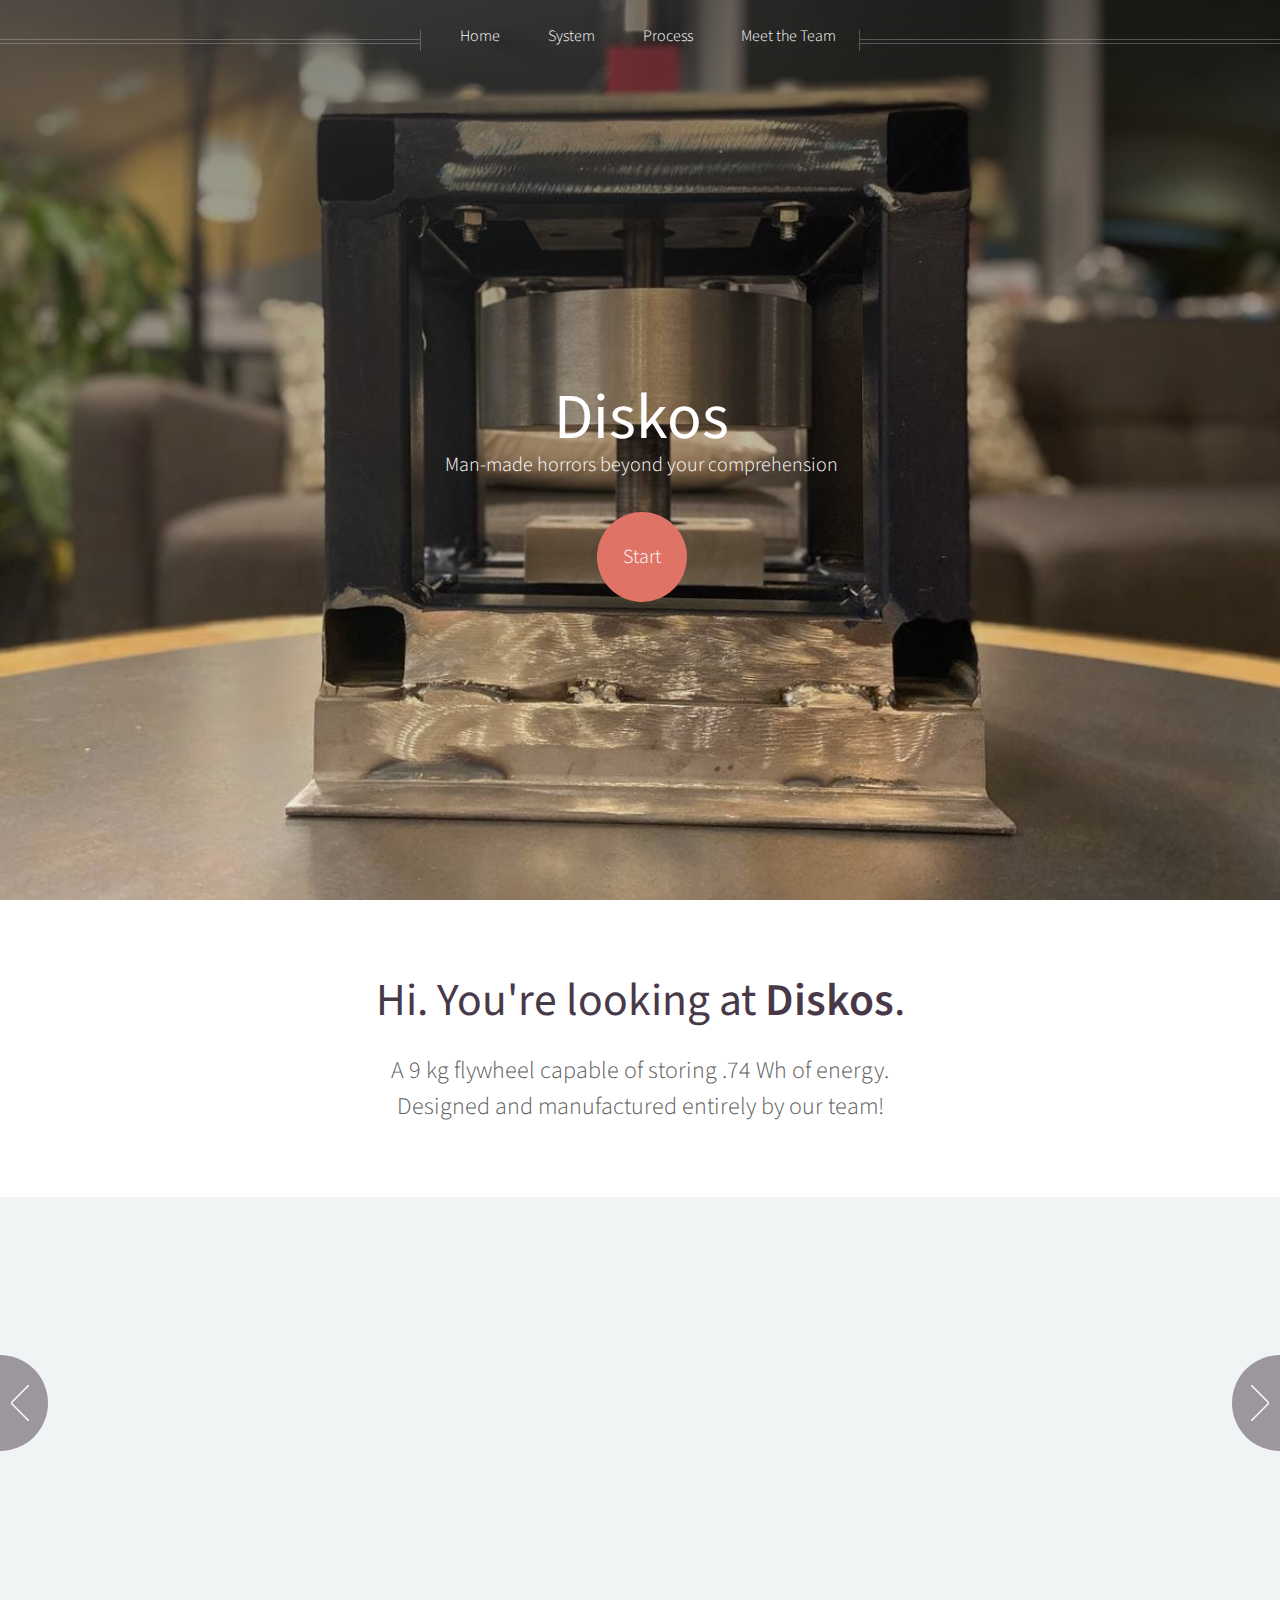
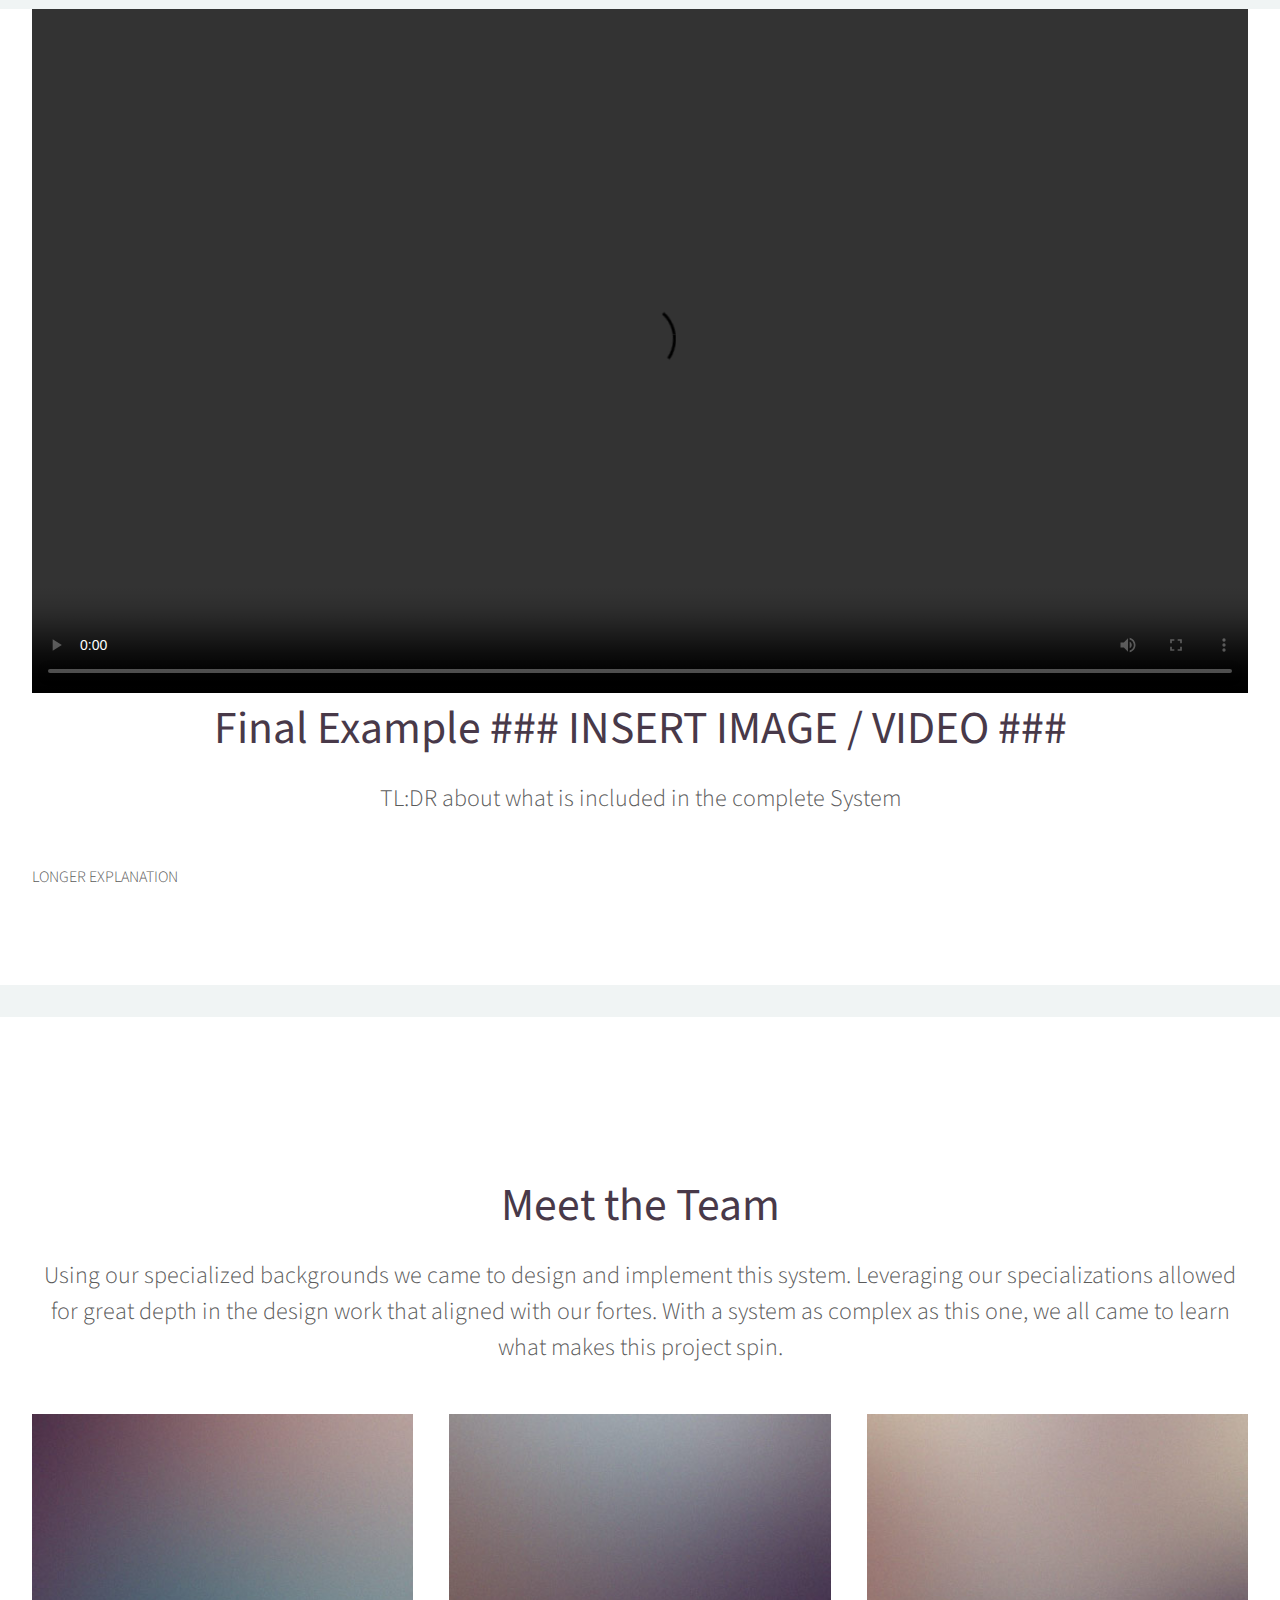
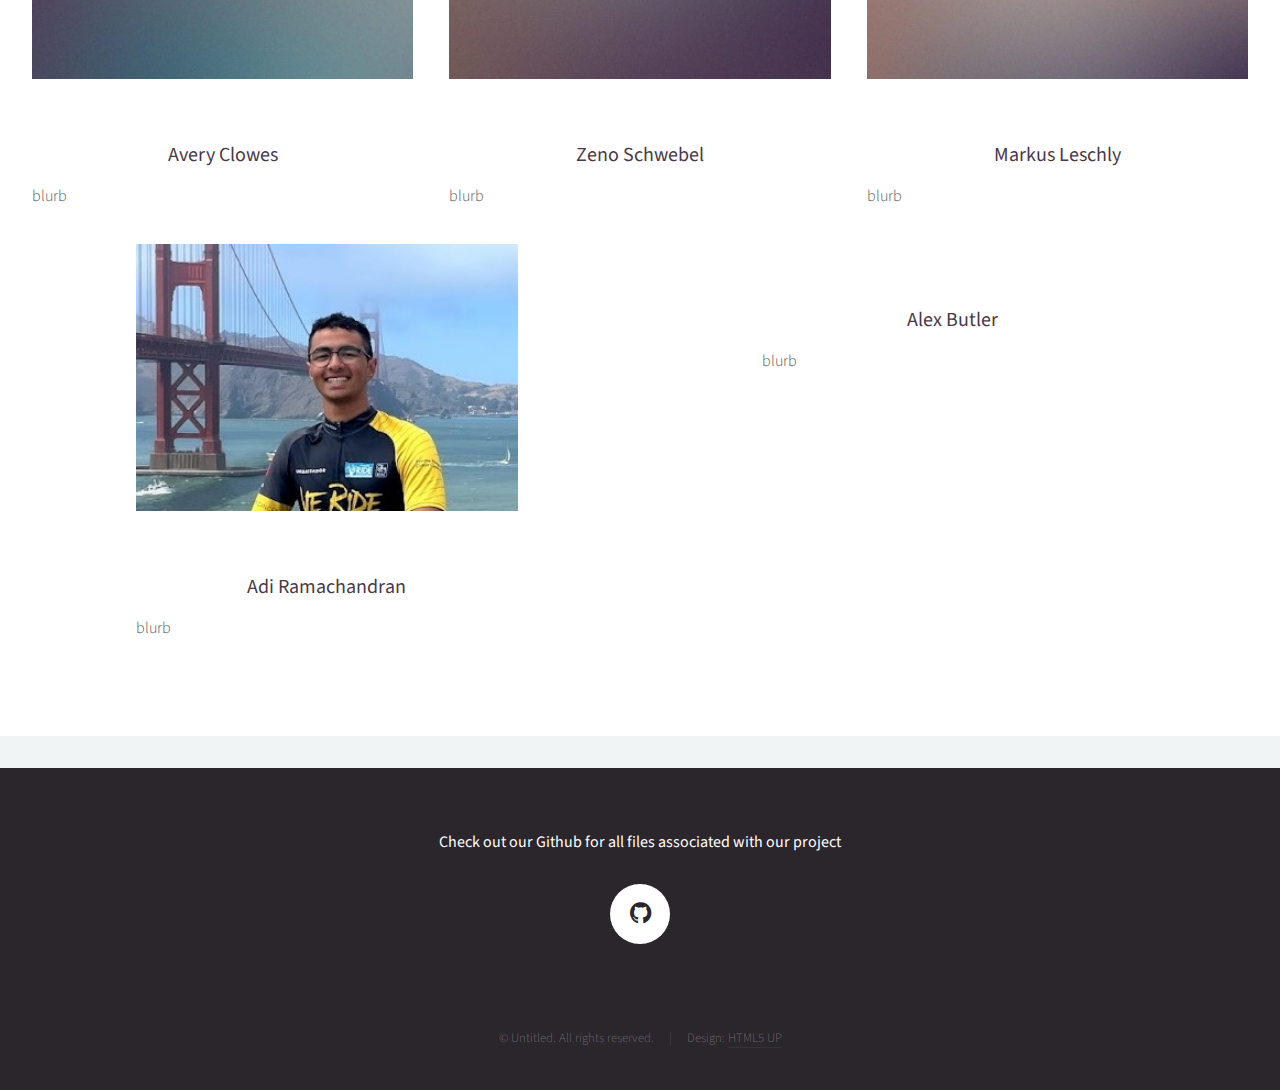
==== commit 459bc11e: "added magnetics section + video" ====
--- a/website/index.html
+++ b/website/index.html
@@ -90,6 +90,13 @@
 							</header>
 							<a href="articletemp.html"><p>SUBTEXT.</p></a>
 						</article>
+						<article onclick="location.href='magneticModeling.html';" style="cursor: pointer;">
+							<a href="magneticModeling.html" class="image featured"><img src="images/magenticSimulation.jpg" alt="" /></a>
+							<header>
+								<h3><a href="magneticModeling.html">Magnetic Modeling: Eddy Current Braking</a></h3>
+							</header>
+							<a href="magneticModeling.html"><p>Noncontact braking force</p></a>
+						</article>
 <!-- 
 						<article>
 							<a href="#" class="image featured"><img src="images/pic02.jpg" alt="" /></a>
@@ -170,7 +177,9 @@
 				<div class="wrapper style2">
 
 					<article id="main" class="container special">
-						<a href="#" class="image featured"><img src="images/pic06.jpg" alt="" /></a>
+						<video width="1280" height="720" controls>
+							<source src="https://rr5---sn-ab5l6ndr.c.drive.google.com/videoplayback?expire=1639567568&ei=kJi5YavDIvWgpb0PkpiLGA&ip=208.91.53.169&cp=QVRIQUZfVlVUSVhPOm5zcFQ5M2E1WEVzelNxY3J3azlEN19oTHkzVWpmUzBFd2tZV0tPVWdjSFM&id=53bffbf695314bce&itag=18&source=webdrive&requiressl=yes&mh=Ac&mm=32&mn=sn-ab5l6ndr&ms=su&mv=u&mvi=5&pl=24&ttl=transient&susc=dr&driveid=18wUtEjNb0QGwn9ppNElf-aA2wMt8TaoB&app=explorer&mime=video/mp4&vprv=1&prv=1&dur=95.851&lmt=1639538232607585&mt=1639551790&txp=0011224&sparams=expire,ei,ip,cp,id,itag,source,requiressl,ttl,susc,driveid,app,mime,vprv,prv,dur,lmt&sig=AOq0QJ8wRQIhAOuSIzWDtK7cgyCfikY9jWjEtP1bUjs7KqbYKRho4wVwAiBHYgpcfsEMiwrb0MFSPhyXB6mfikzSUWL8Lq_-fqmvbg==&lsparams=mh,mm,mn,ms,mv,mvi,pl&lsig=AG3C_xAwRgIhALH2bXq9HgcRh1CrFfETlk-FbEw2WHog4hmw-j7xHb-bAiEA2e_BkAwNlxUH_O3TZOkpEU1Bz0vSM6vur5twZkGm05A=&cpn=EfvUpwEi4LawUBuh&c=WEB_EMBEDDED_PLAYER&cver=1.20211210.00.01" type="video/mp4" />
+						</video>
 						<header>
 							<h2><a href="#">Final Example ### INSERT IMAGE / VIDEO ###</a></h2>
 							<p>
@@ -230,7 +239,7 @@
 								</p>
 							</article>
 							<article onclick="location.href='#';" style="cursor: pointer;" class="off-1 col-4 col-12-mobile special">
-								<a href="#" class="image featured"><img src="images/pic09.jpg" alt="" /></a>
+								<a href="#" class="image featured"><img src="images/Adiheadshot.jpg" alt="" /></a>
 								<header>
 									<h3><a href="#">Adi Ramachandran</a></h3>
 								</header>
--- a/website/assets/css/main.css
+++ b/website/assets/css/main.css
@@ -36,7 +36,10 @@
 ol, ul {
 	list-style: none;
 }
-
+video {
+	max-width: 100%;
+	height: auto;
+  }
 blockquote, q {
 	quotes: none;
 }
@@ -1781,6 +1784,7 @@
 
 	.image {
 		position: relative;
+		vertical-align: middle;
 		display: inline-block;
 		border: 0;
 		outline: 0;
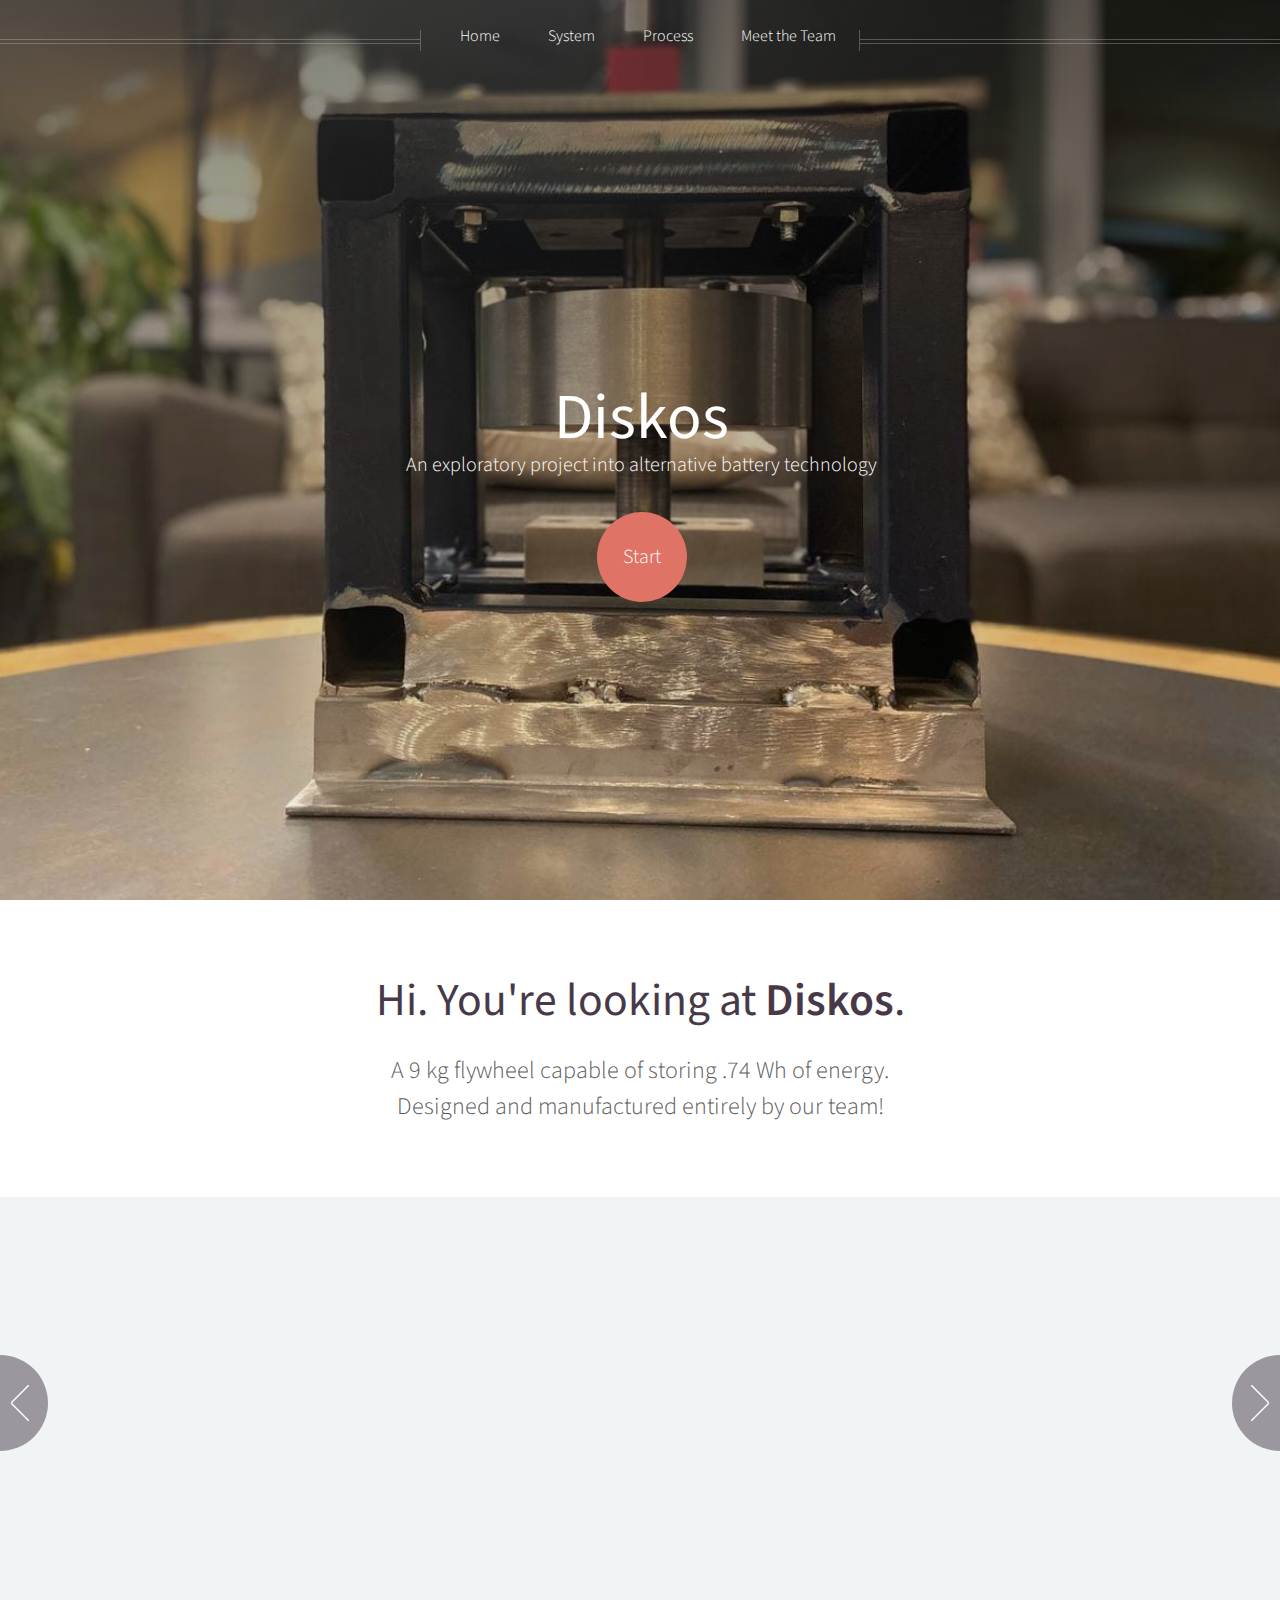
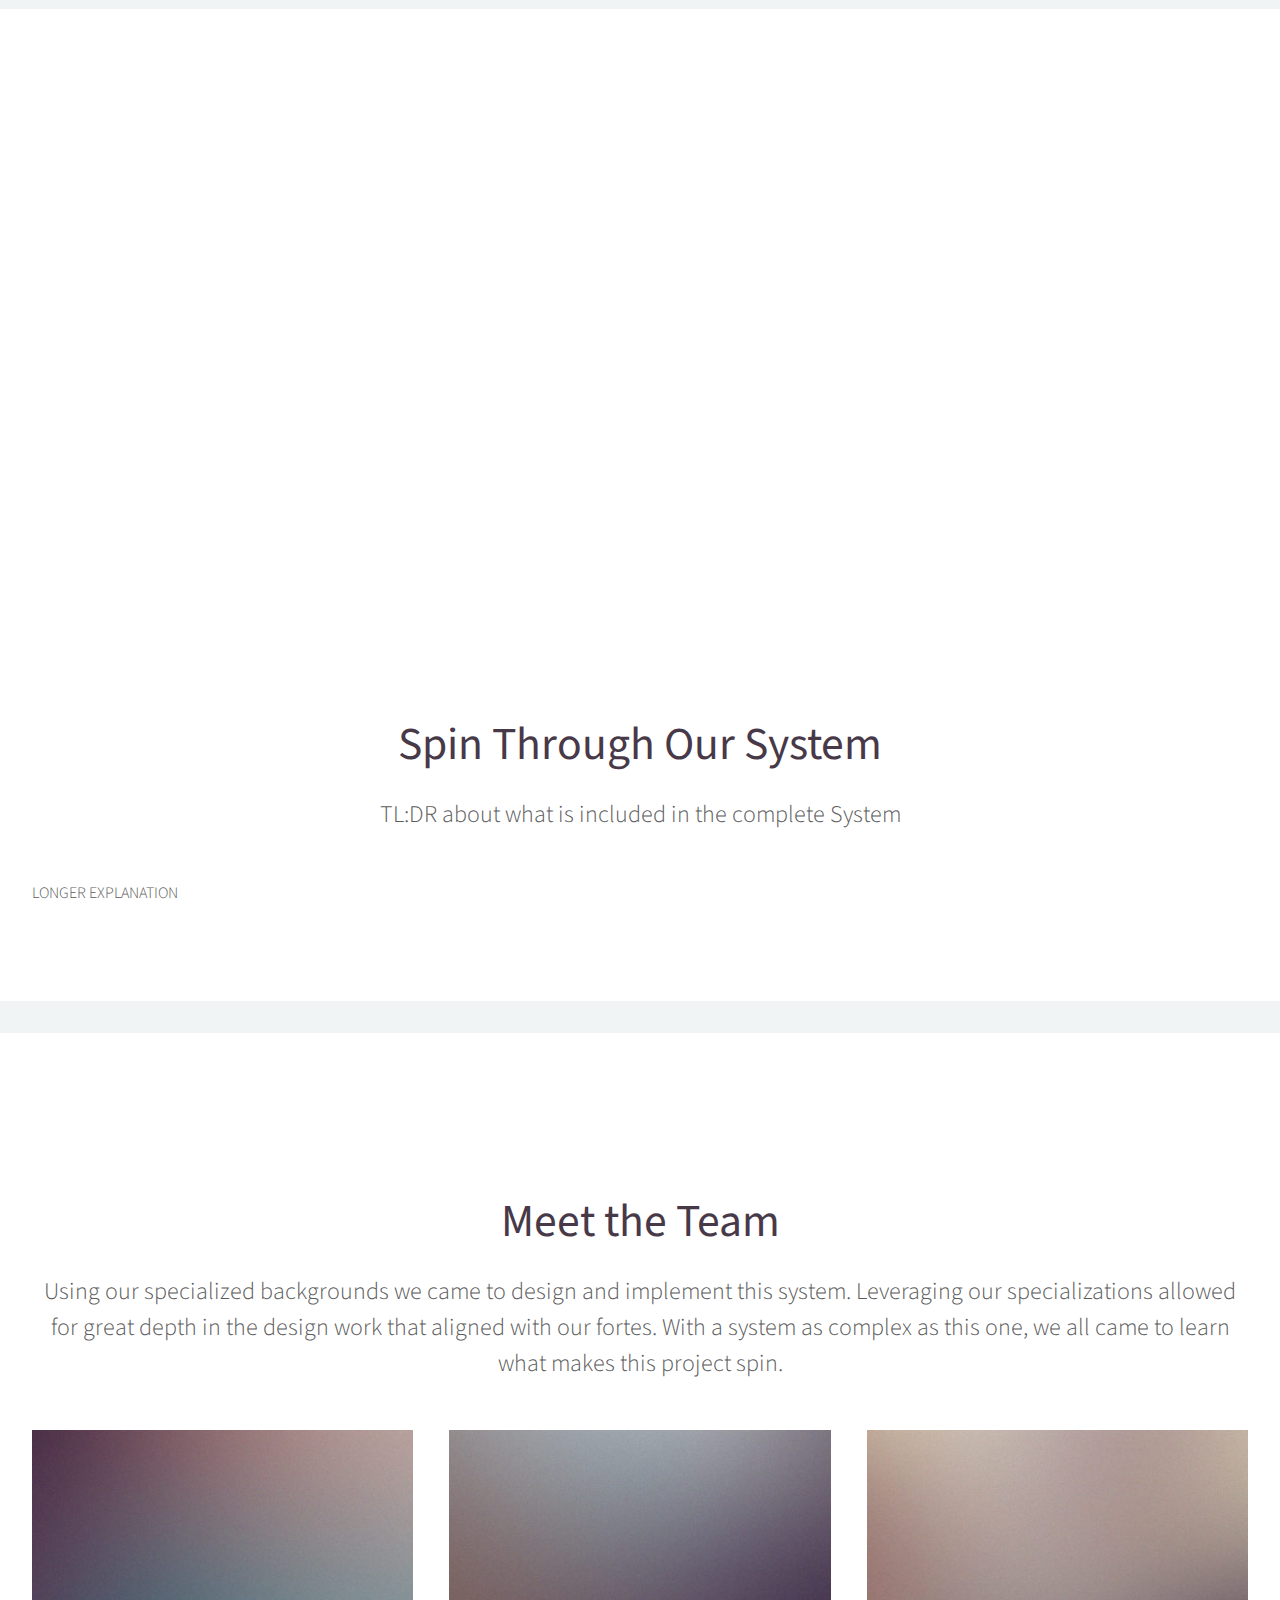
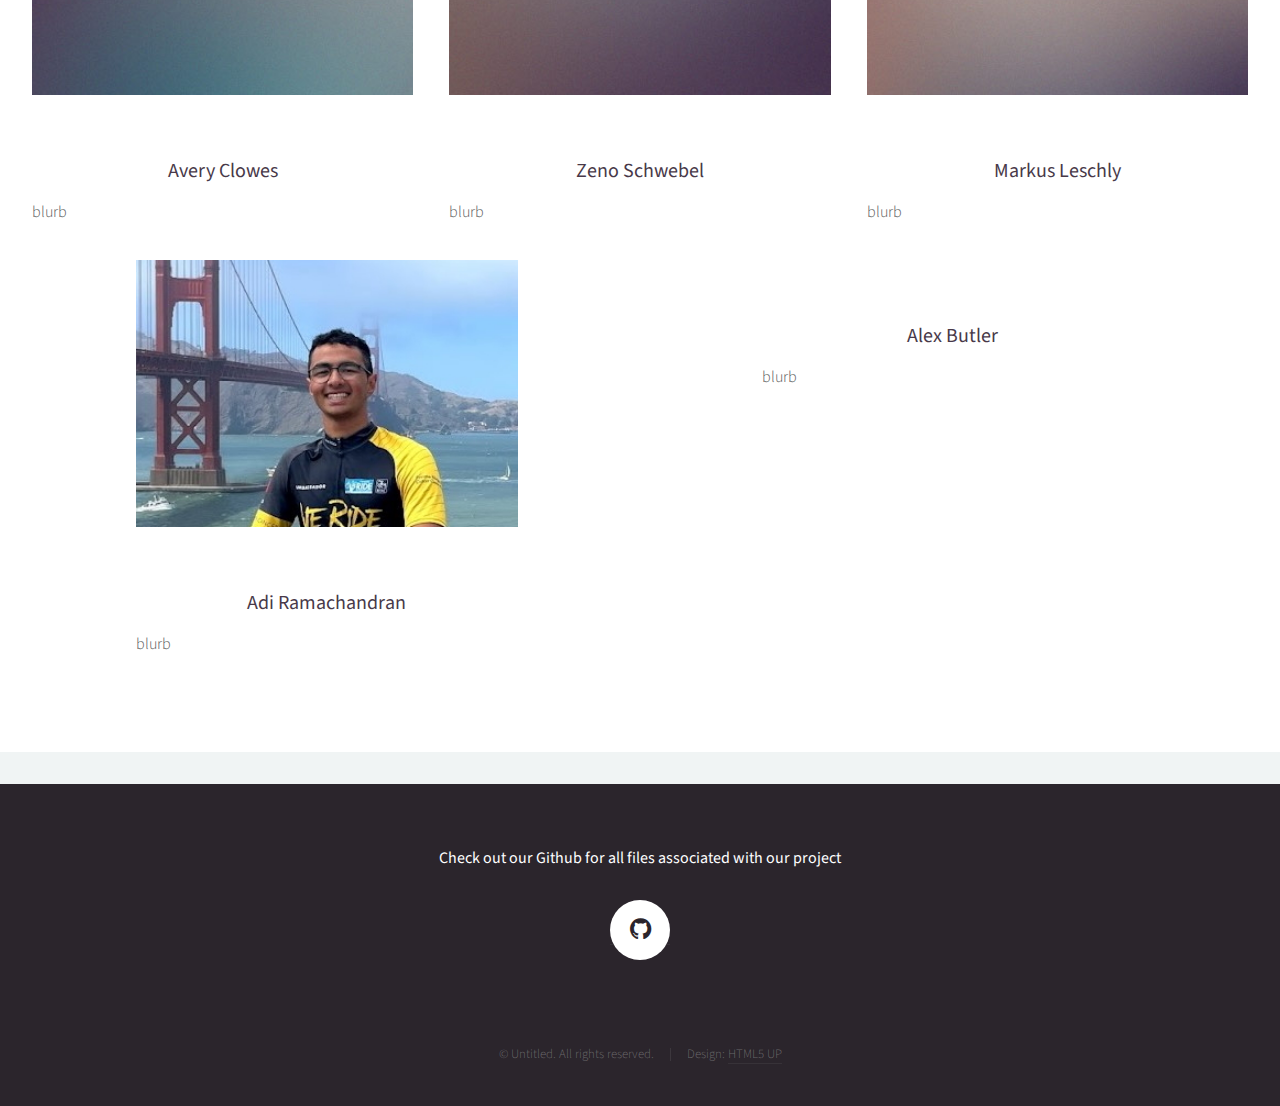
==== commit 4b77d297: "added manufacturing" ====
--- a/website/index.html
+++ b/website/index.html
@@ -23,7 +23,7 @@
 							<header>
 								<h1 id="logo">Diskos</h1>
 								
-								<p> Man-made horrors beyond your comprehension </p>
+								<p> An exploratory project into alternative battery technology </p>
 							</header>
 							<footer>
 								<a href="#banner" class="button circled scrolly">Start</a>
@@ -177,11 +177,9 @@
 				<div class="wrapper style2">
 
 					<article id="main" class="container special">
-						<video width="1280" height="720" controls>
-							<source src="https://rr5---sn-ab5l6ndr.c.drive.google.com/videoplayback?expire=1639567568&ei=kJi5YavDIvWgpb0PkpiLGA&ip=208.91.53.169&cp=QVRIQUZfVlVUSVhPOm5zcFQ5M2E1WEVzelNxY3J3azlEN19oTHkzVWpmUzBFd2tZV0tPVWdjSFM&id=53bffbf695314bce&itag=18&source=webdrive&requiressl=yes&mh=Ac&mm=32&mn=sn-ab5l6ndr&ms=su&mv=u&mvi=5&pl=24&ttl=transient&susc=dr&driveid=18wUtEjNb0QGwn9ppNElf-aA2wMt8TaoB&app=explorer&mime=video/mp4&vprv=1&prv=1&dur=95.851&lmt=1639538232607585&mt=1639551790&txp=0011224&sparams=expire,ei,ip,cp,id,itag,source,requiressl,ttl,susc,driveid,app,mime,vprv,prv,dur,lmt&sig=AOq0QJ8wRQIhAOuSIzWDtK7cgyCfikY9jWjEtP1bUjs7KqbYKRho4wVwAiBHYgpcfsEMiwrb0MFSPhyXB6mfikzSUWL8Lq_-fqmvbg==&lsparams=mh,mm,mn,ms,mv,mvi,pl&lsig=AG3C_xAwRgIhALH2bXq9HgcRh1CrFfETlk-FbEw2WHog4hmw-j7xHb-bAiEA2e_BkAwNlxUH_O3TZOkpEU1Bz0vSM6vur5twZkGm05A=&cpn=EfvUpwEi4LawUBuh&c=WEB_EMBEDDED_PLAYER&cver=1.20211210.00.01" type="video/mp4" />
-						</video>
+						<iframe width=100% height="700" src="https://www.youtube.com/embed/cY2NbTd-rIo" title="YouTube video player" frameborder="0" allow="accelerometer; autoplay; clipboard-write; encrypted-media; gyroscope; picture-in-picture" allowfullscreen></iframe>
 						<header>
-							<h2><a href="#">Final Example ### INSERT IMAGE / VIDEO ###</a></h2>
+							<h2><a>Spin Through Our System</a></h2>
 							<p>
 								TL:DR about what is included in the complete System
 							</p>
@@ -239,7 +237,7 @@
 								</p>
 							</article>
 							<article onclick="location.href='#';" style="cursor: pointer;" class="off-1 col-4 col-12-mobile special">
-								<a href="#" class="image featured"><img src="images/Adiheadshot.jpg" alt="" /></a>
+								<a href="#" class="image featured"><img src="images/Adiheadshot.jpg" alt=""/></a>
 								<header>
 									<h3><a href="#">Adi Ramachandran</a></h3>
 								</header>
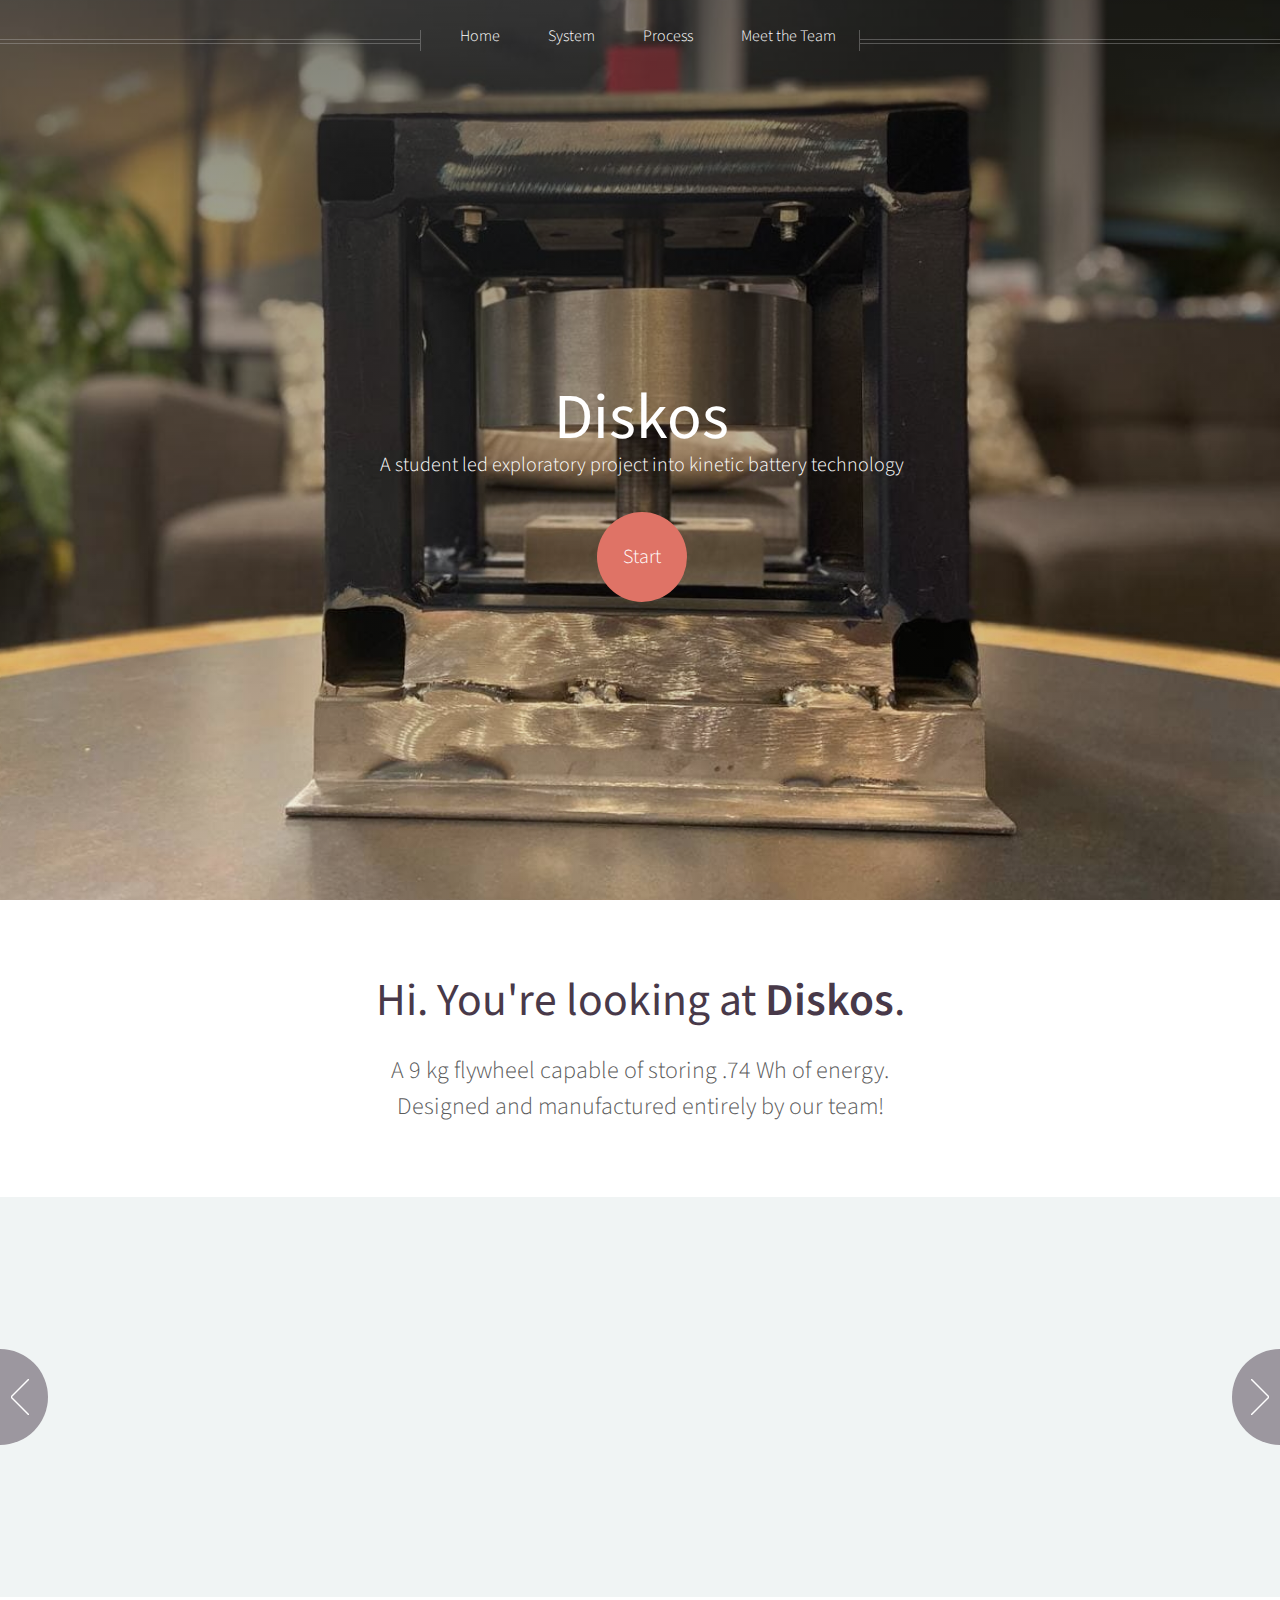
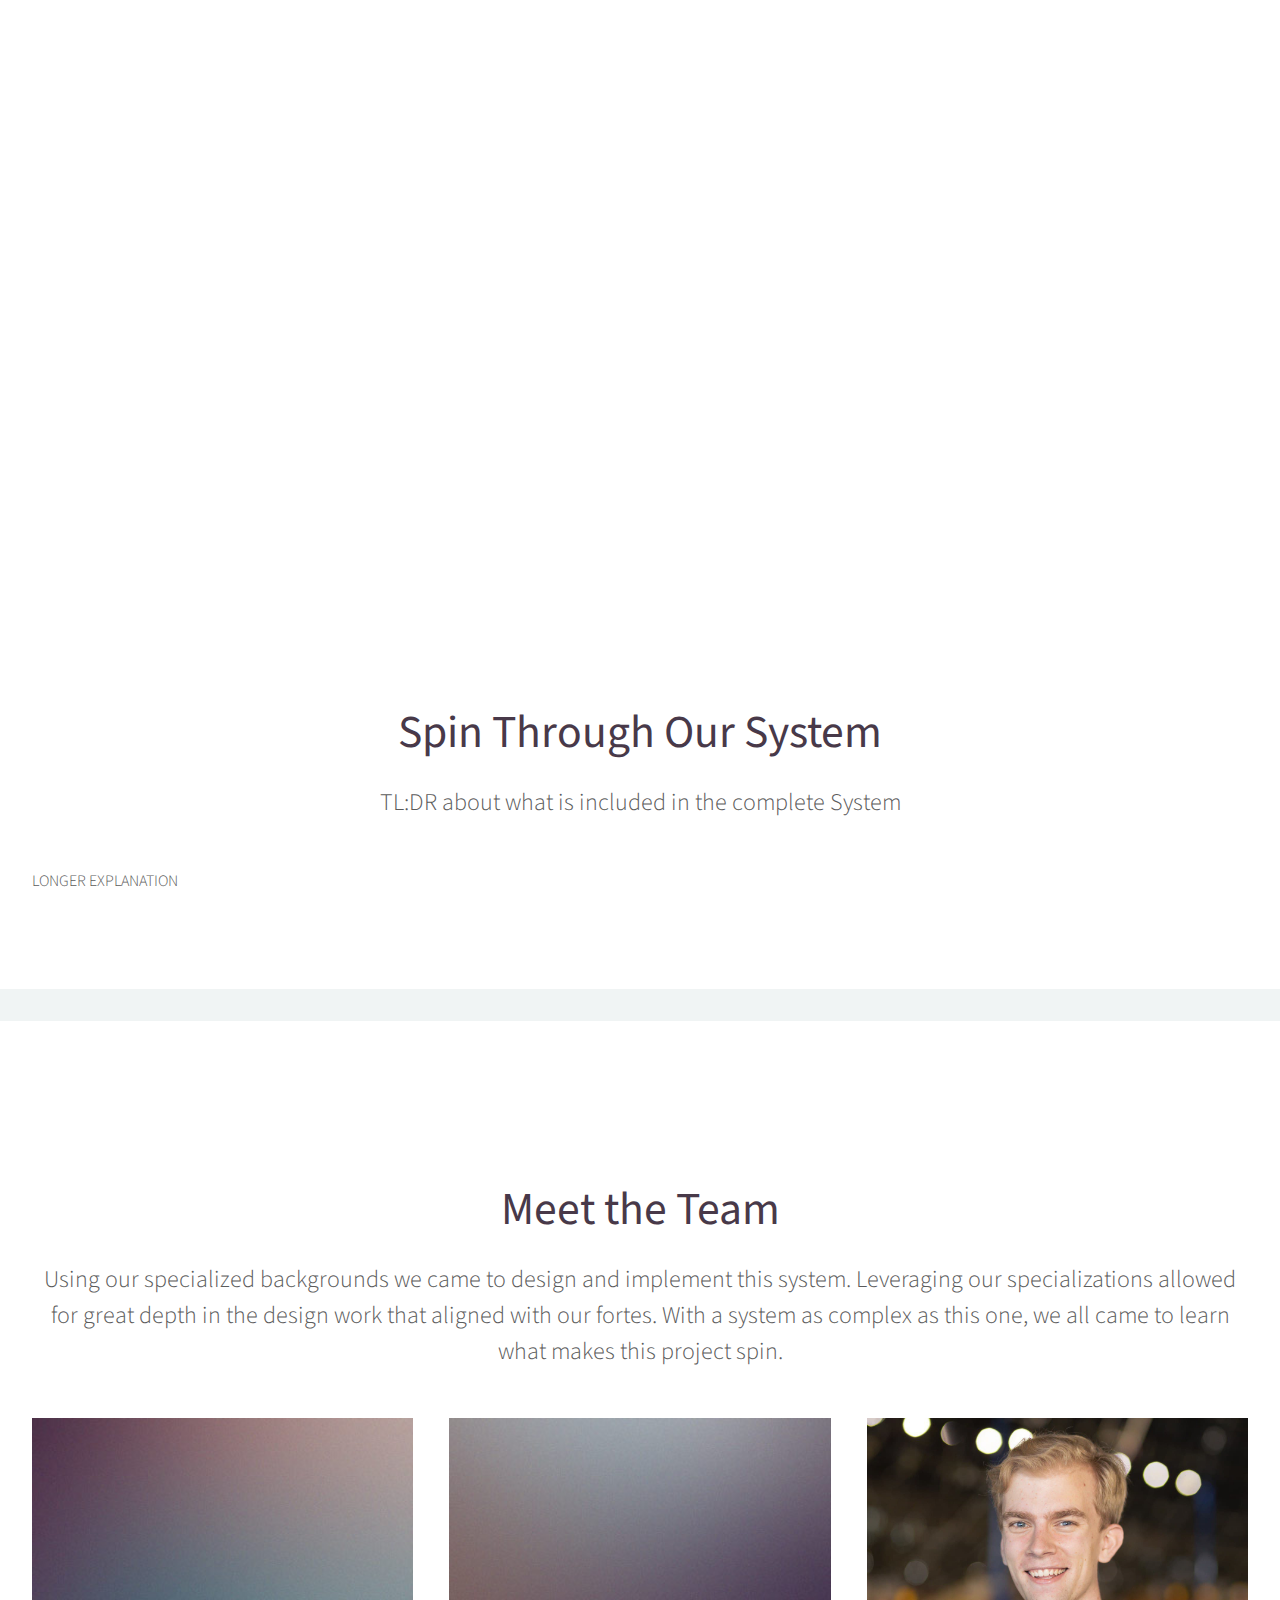
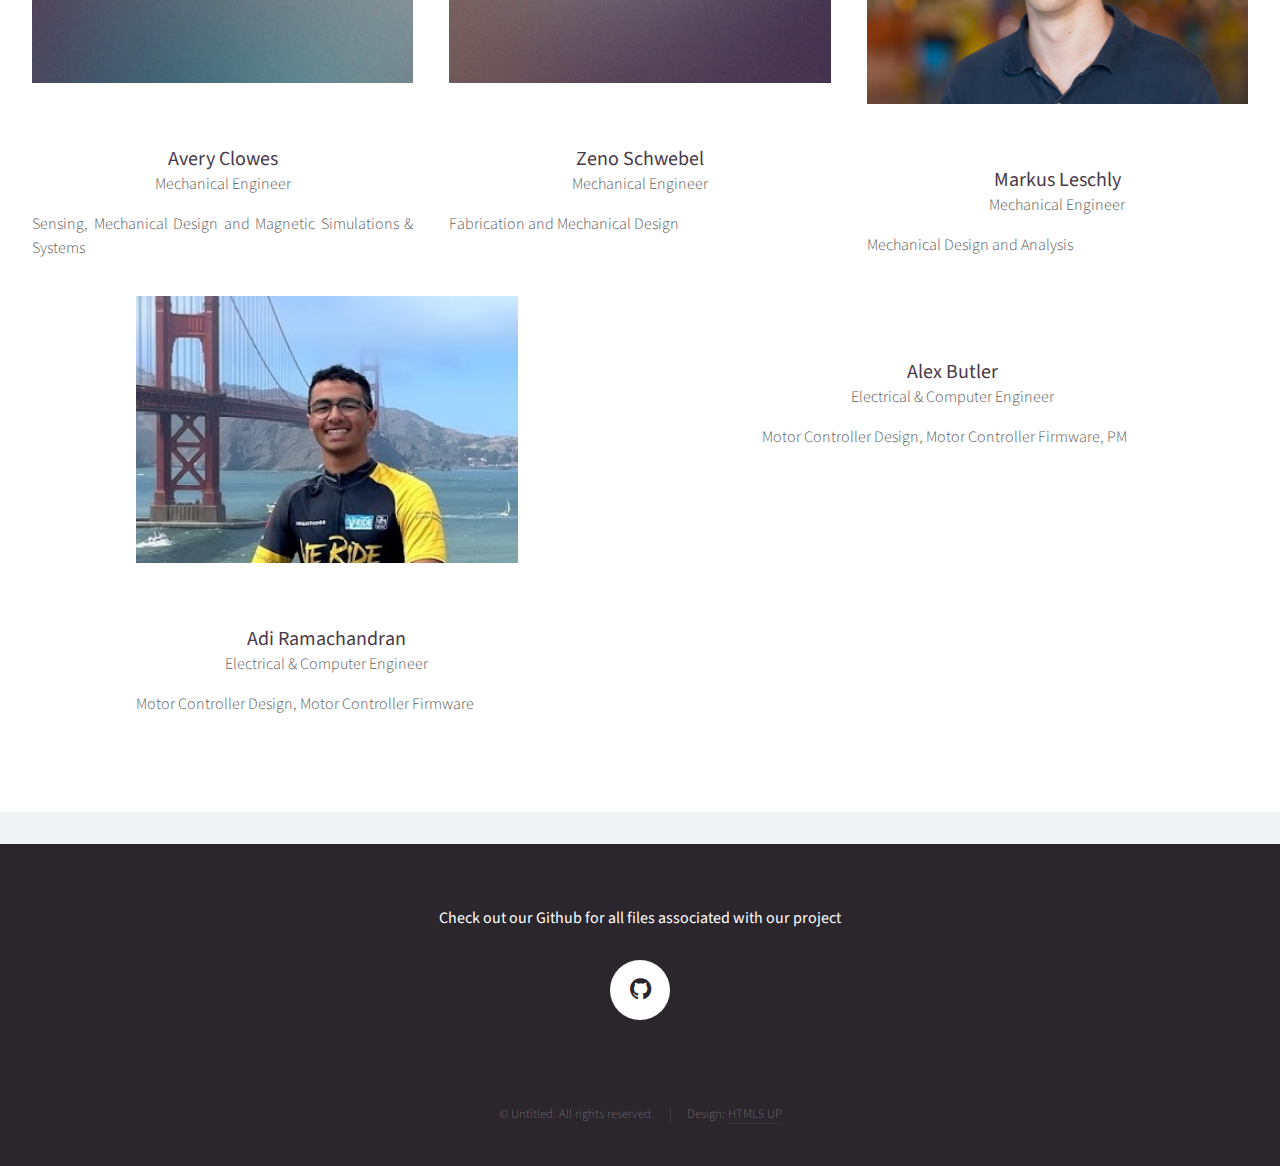
==== commit 5c8faecf: "wrapped mechanical design - website" ====
--- a/website/index.html
+++ b/website/index.html
@@ -23,7 +23,7 @@
 							<header>
 								<h1 id="logo">Diskos</h1>
 								
-								<p> An exploratory project into alternative battery technology </p>
+								<p> A student led exploratory project into kinetic battery technology </p>
 							</header>
 							<footer>
 								<a href="#banner" class="button circled scrolly">Start</a>
@@ -84,14 +84,21 @@
 					<div class="reel">
 
 						<article onclick="location.href='articletemp.html';" style="cursor: pointer;">
-							<a href="articletemp.html" class="image featured"><img src="images/bad.jpg" alt="" /></a>
+							<a href="articletemp.html" class="image featured"><img src="images/bad.jpg" alt="" height = 150 width = auto/></a>
 							<header>
 								<h3><a href="articletemp.html">Example of an article (if we want to highlight anything)</a></h3>
 							</header>
 							<a href="articletemp.html"><p>SUBTEXT.</p></a>
 						</article>
 						<article onclick="location.href='magneticModeling.html';" style="cursor: pointer;">
-							<a href="magneticModeling.html" class="image featured"><img src="images/magenticSimulation.jpg" alt="" /></a>
+							<a href="magneticModeling.html" class="image featured"><img src="images/magenticSimulation.jpg" alt="" height = 150 width = auto/></a>
+							<header>
+								<h3><a href="magneticModeling.html">Magnetic Modeling: Eddy Current Braking</a></h3>
+							</header>
+							<a href="magneticModeling.html"><p>Noncontact braking force</p></a>
+						</article>
+						<article onclick="location.href='magneticModeling.html';" style="cursor: pointer;">
+							<a href="manufacturing.html" class="image featured"><img src="images/manuHEADER.jpg" alt="" height = 150 width = auto/></a>
 							<header>
 								<h3><a href="magneticModeling.html">Magnetic Modeling: Eddy Current Braking</a></h3>
 							</header>
@@ -199,7 +206,7 @@
 
 					<section id="features" class="container special">
 						<header>
-							<a href="#" class="image featured"><img src="images/team.jpeg" alt="" /></a>
+							<a class="image featured"><img src="images/team.jpeg" alt="" /></a>
 							<h2>Meet the Team</h2>
 							<p>
 								Using our specialized backgrounds we came to design and implement this system. 
@@ -213,45 +220,52 @@
 								<a href="#" class="image featured"><img src="images/pic07.jpg" alt="" /></a>
 								<header>
 									<h3><a href="#">Avery Clowes</a></h3>
+									<center>Mechanical Engineer</center>
+
 								</header>
 								<p>
-									blurb
+									Sensing, Mechanical Design and Magnetic Simulations & Systems
 								</p>
 							</article>
 							<article onclick="location.href='#';" style="cursor: pointer;" class="col-4 col-12-mobile special">
 								<a href="#" class="image featured"><img src="images/pic08.jpg" alt="" /></a>
 								<header>
 									<h3><a href="#">Zeno Schwebel</a></h3>
+									<center>Mechanical Engineer</center>
+
 								</header>
 								<p>
-									blurb
+									Fabrication and Mechanical Design
 								</p>
 							</article>
 							<article onclick="location.href='#';" style="cursor: pointer;" class="col-4 col-12-mobile special">
-								<a href="#" class="image featured"><img src="images/pic09.jpg" alt="" /></a>
+								<a href="#" class="image featured"><img src="images/markusHEADshot.jpg" alt="" /></a>
 								<header>
 									<h3><a href="#">Markus Leschly</a></h3>
+									<center>Mechanical Engineer</center>
 								</header>
 								<p>
-									blurb
+									Mechanical Design and Analysis
 								</p>
 							</article>
 							<article onclick="location.href='#';" style="cursor: pointer;" class="off-1 col-4 col-12-mobile special">
 								<a href="#" class="image featured"><img src="images/Adiheadshot.jpg" alt=""/></a>
 								<header>
 									<h3><a href="#">Adi Ramachandran</a></h3>
+									<center>Electrical & Computer Engineer</center>
 								</header>
 								<p>
-									blurb
+									Motor Controller Design, Motor Controller Firmware
 								</p>
 							</article>
 							<article onclick="location.href='#';" style="cursor: pointer;" class="off-2 col-4 col-12-mobile special">
 								<a href="#" class="image featured"><img src="images/Alexheadshot.jpg" alt="" /></a>
 								<header>
 									<h3><a href="#"> Alex Butler</a></h3>
+									<center>Electrical & Computer Engineer</center>
 								</header>
 								<p>
-									blurb
+									Motor Controller Design, Motor Controller Firmware, PM
 								</p>
 							</article>
 						</div>
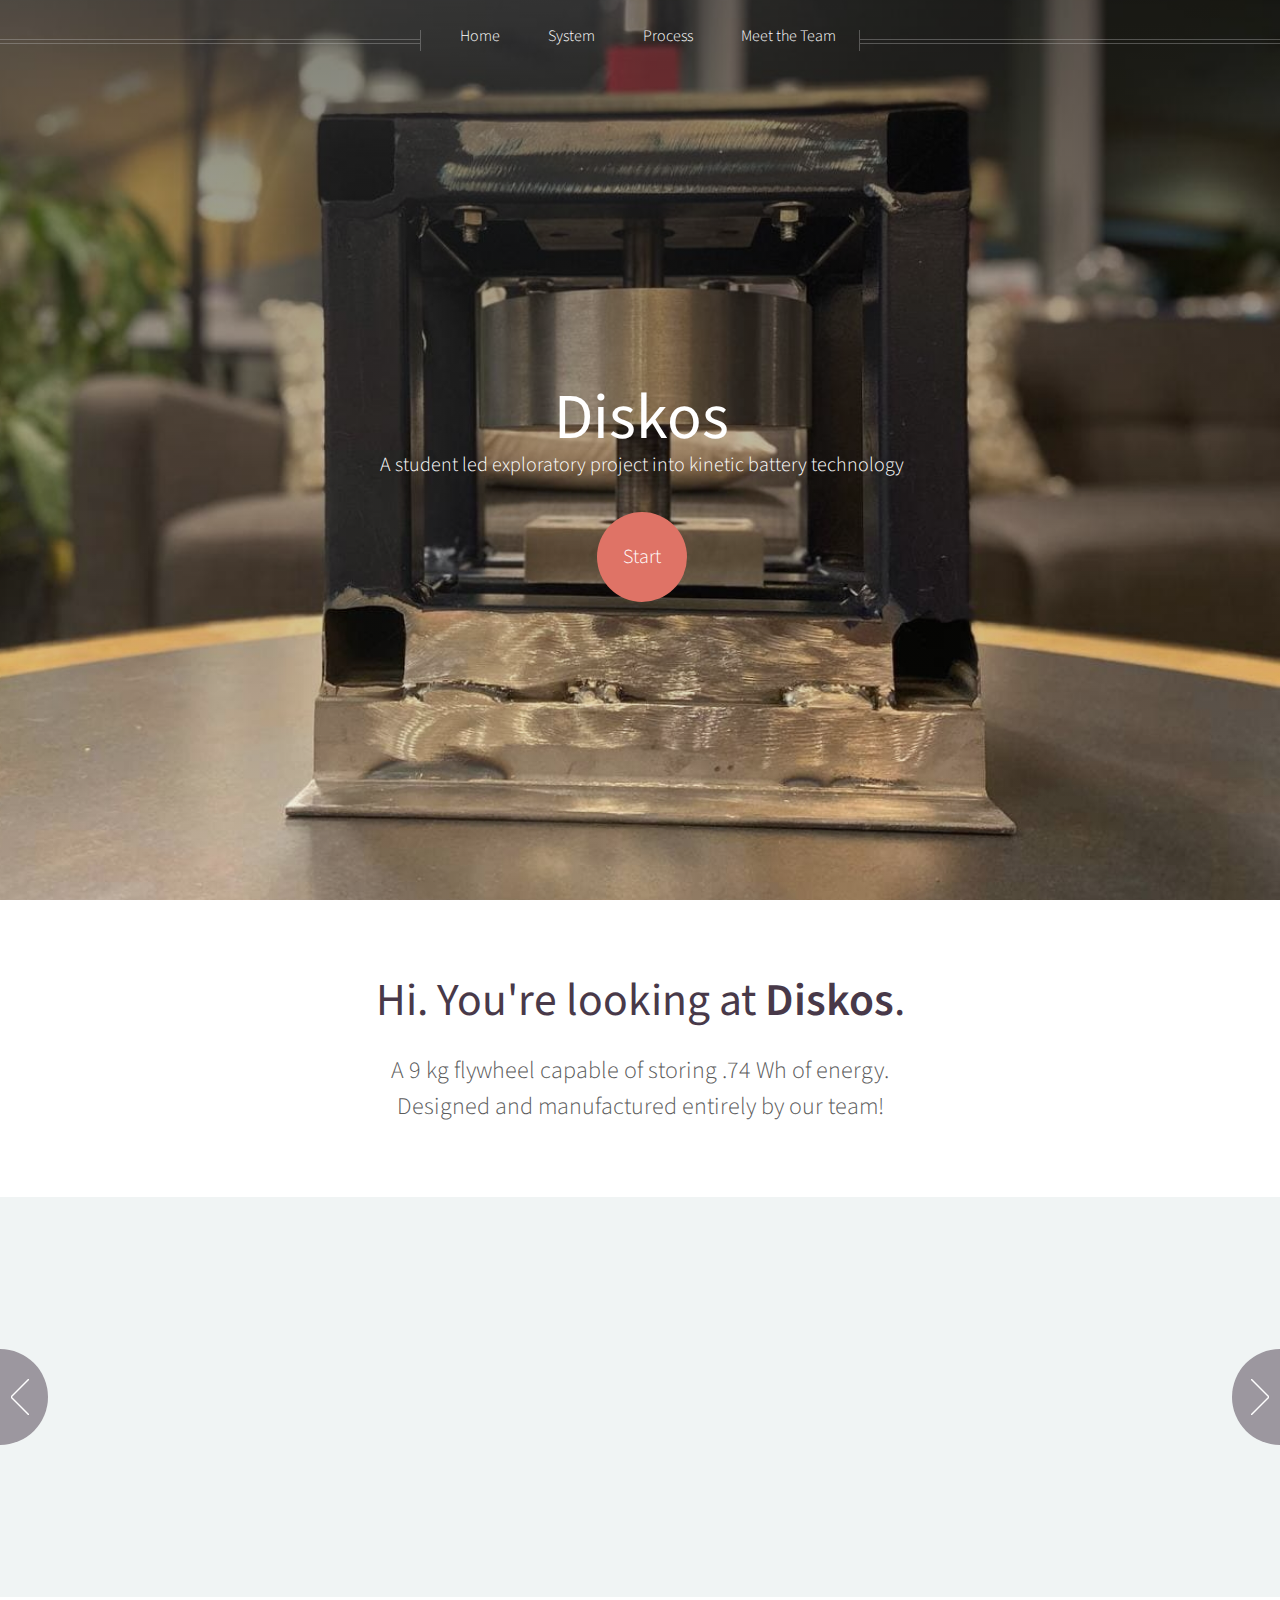
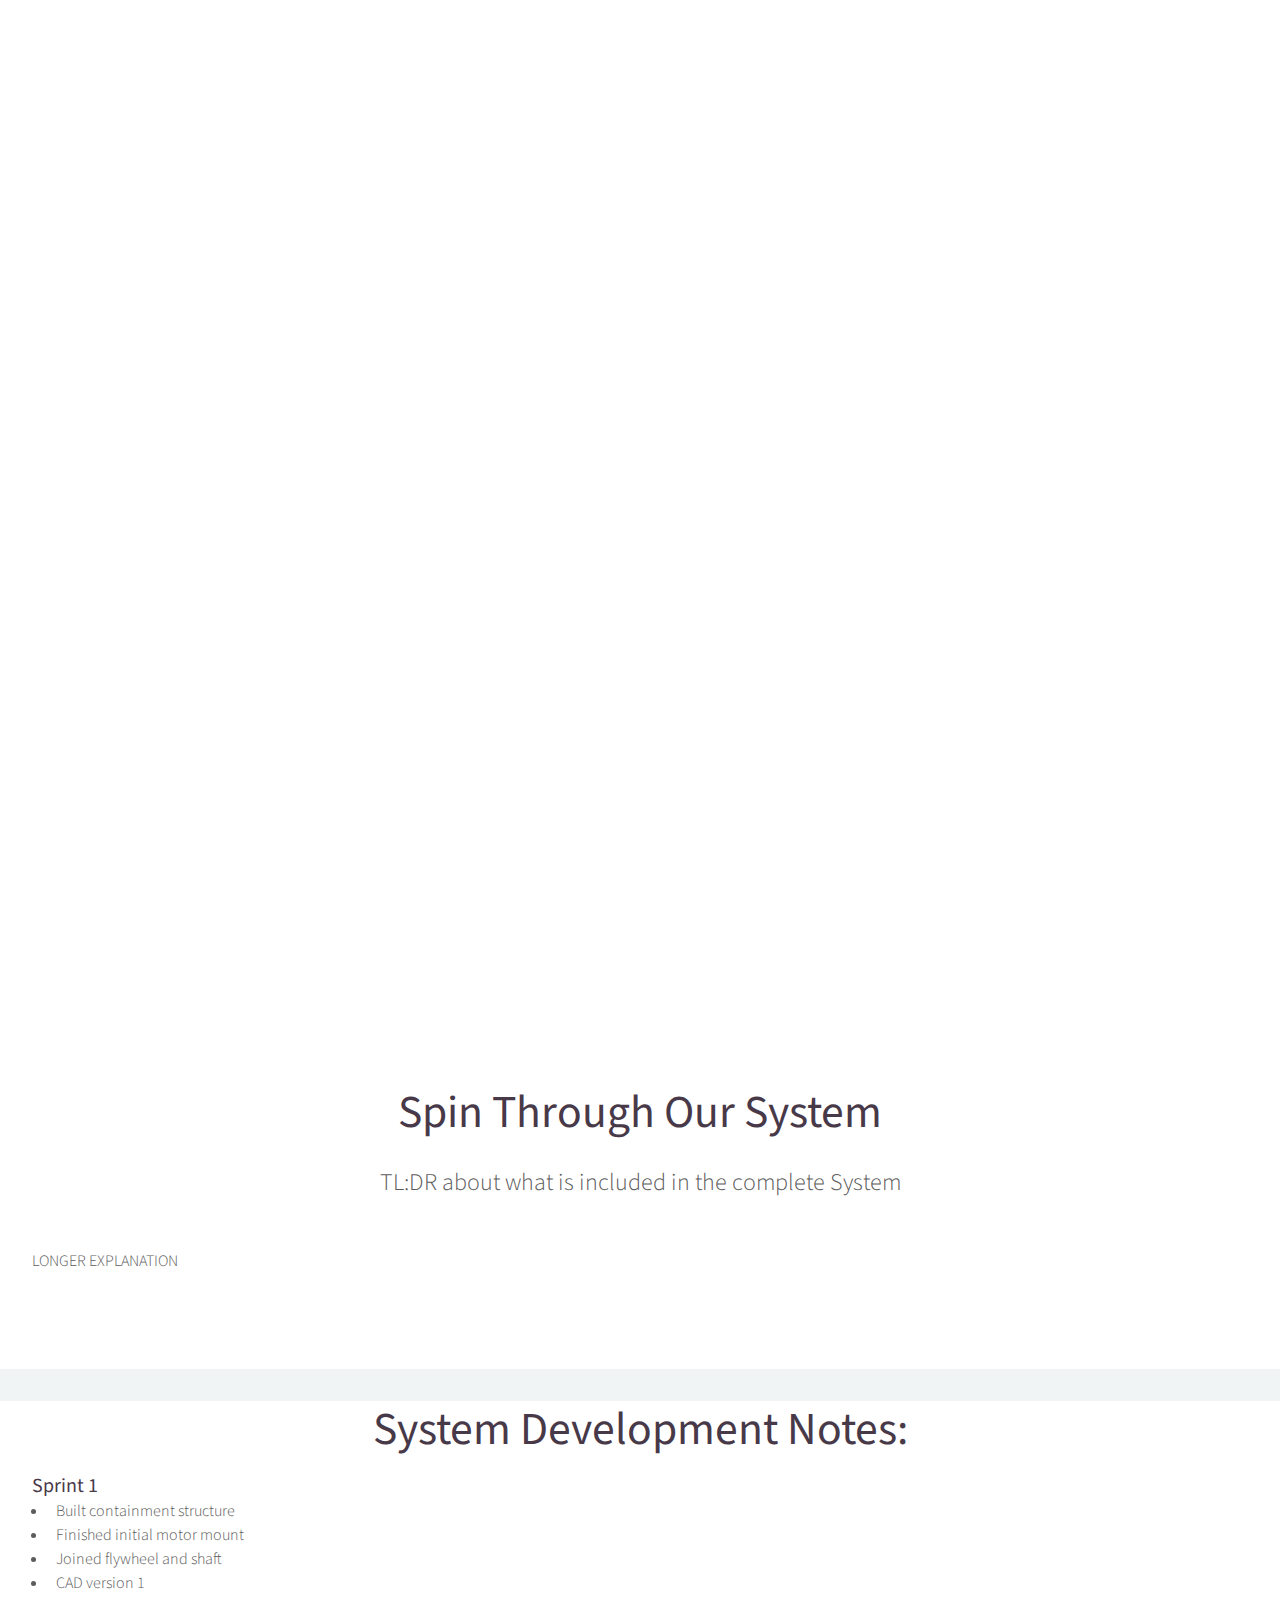
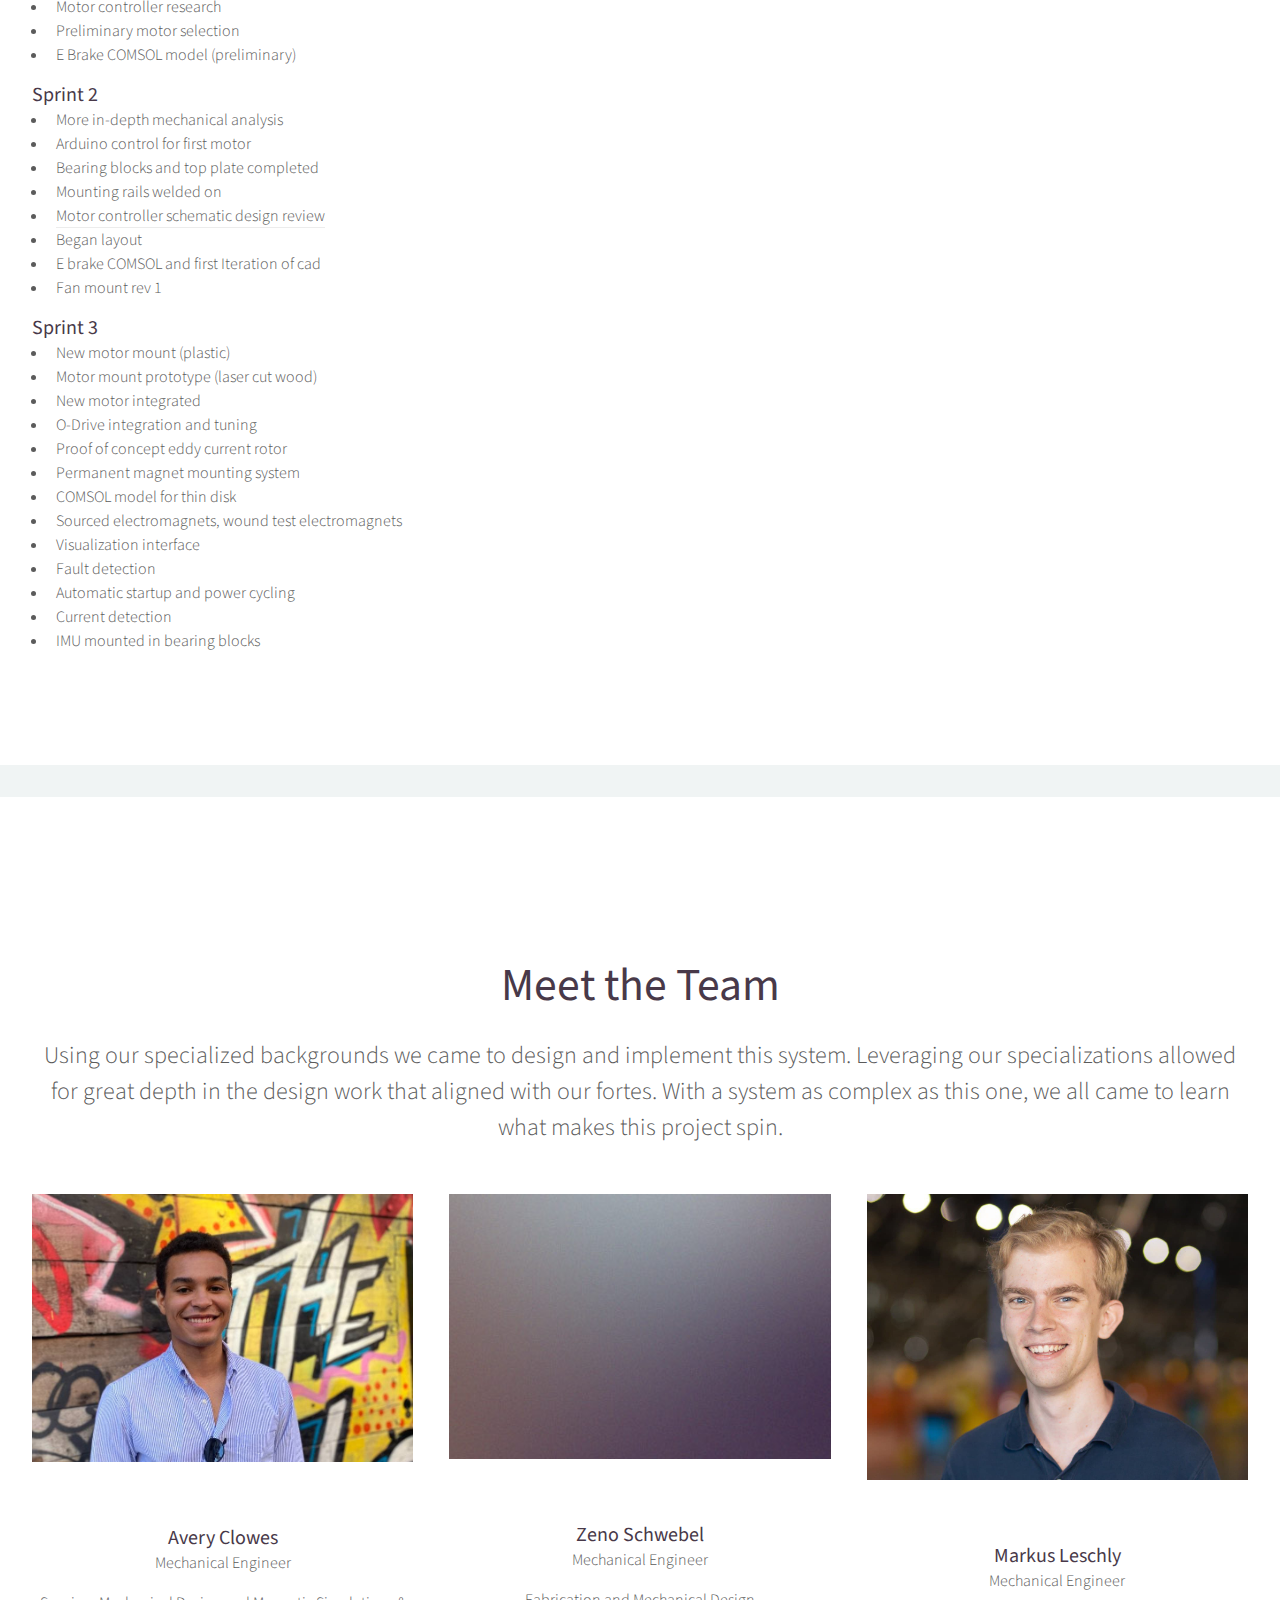
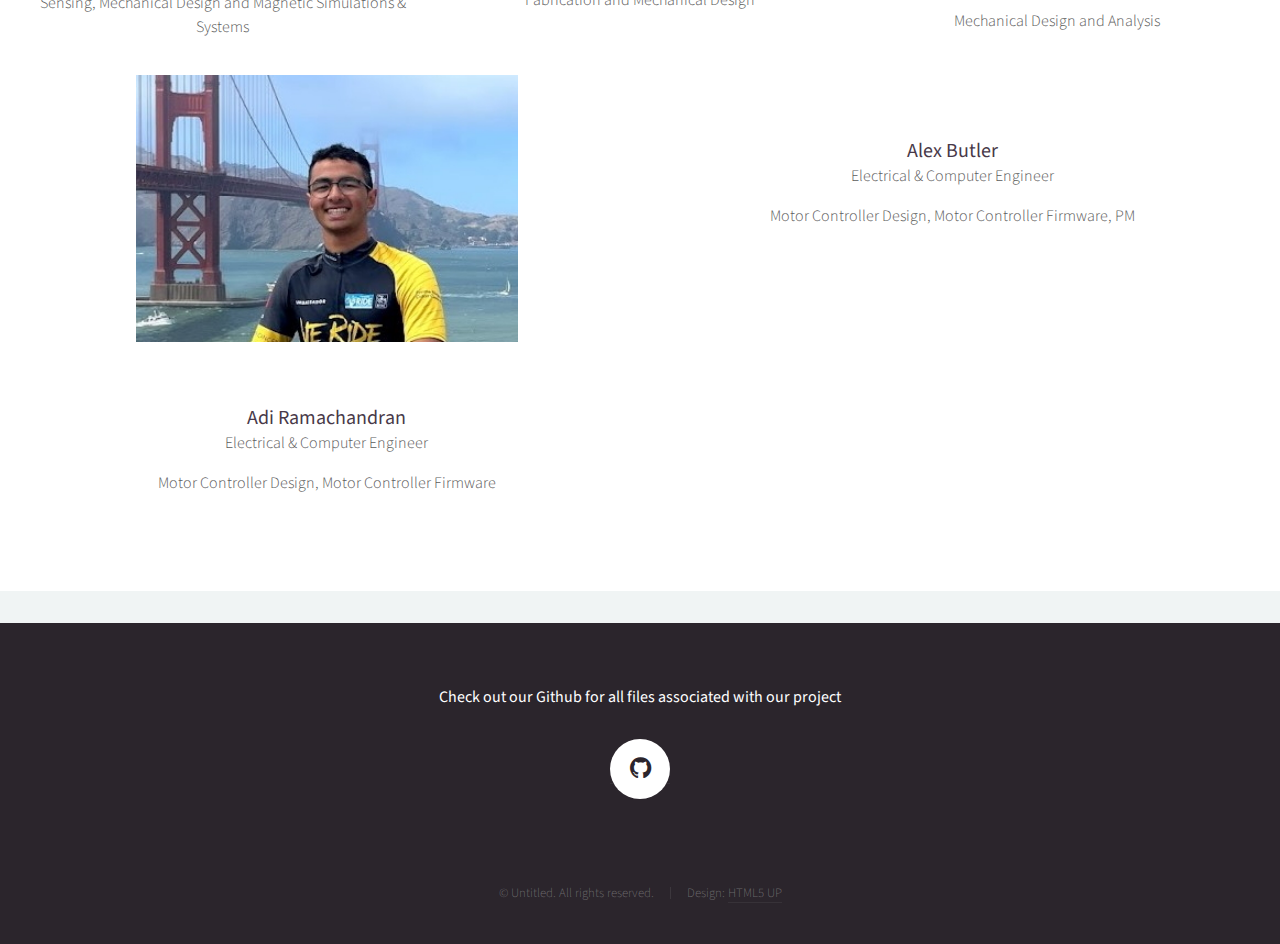
==== commit e5eb967d: "more website additions on frontpage" ====
--- a/website/index.html
+++ b/website/index.html
@@ -97,12 +97,19 @@
 							</header>
 							<a href="magneticModeling.html"><p>Noncontact braking force</p></a>
 						</article>
-						<article onclick="location.href='magneticModeling.html';" style="cursor: pointer;">
+						<article onclick="location.href='manufacturing.html';" style="cursor: pointer;">
 							<a href="manufacturing.html" class="image featured"><img src="images/manuHEADER.jpg" alt="" height = 150 width = auto/></a>
 							<header>
-								<h3><a href="magneticModeling.html">Magnetic Modeling: Eddy Current Braking</a></h3>
-							</header>
-							<a href="magneticModeling.html"><p>Noncontact braking force</p></a>
+								<h3><a href="manufacturing.html">Manufacturing & Fabrication</a></h3>
+							</header>
+							<a href="manufacturing.html"><p>Encompasses the Machining of Our System Components</p></a>
+						</article>
+						<article onclick="location.href='mechancialdesign.html';" style="cursor: pointer;">
+							<a href="mechancialdesign.html" class="image featured"><img src="images/disk.png" alt="" height = 150 width = auto/></a>
+							<header>
+								<h3><a href="mechancialdesign.html">Mechanical Design</a></h3>
+							</header>
+							<a href="mechancialdesign.html"><p> Simulation and Analysis of our System </p></a>
 						</article>
 <!-- 
 						<article>
@@ -184,8 +191,7 @@
 				<div class="wrapper style2">
 
 					<article id="main" class="container special">
-						<iframe width=100% height="700" src="https://www.youtube.com/embed/cY2NbTd-rIo" title="YouTube video player" frameborder="0" allow="accelerometer; autoplay; clipboard-write; encrypted-media; gyroscope; picture-in-picture" allowfullscreen></iframe>
-						<header>
+						<iframe height=1080 width=100% src="https://www.youtube.com/embed/vTj07zkBoIA&vq=hd1080" title="YouTube video player" frameborder="0" allow="accelerometer; autoplay; clipboard-write; encrypted-media; gyroscope; picture-in-picture" allowfullscreen></iframe>						<header>
 							<h2><a>Spin Through Our System</a></h2>
 							<p>
 								TL:DR about what is included in the complete System
@@ -200,6 +206,93 @@
 					</article>
 
 				</div>
+
+				<div class="wrapper style2">
+					<article id="main" class="container special">
+						<header>
+							<h2><a>System Development Notes:</a></h2>
+						</header>
+							<h3><a href="https://docs.google.com/presentation/d/1ZdYPKJeA4CKLtFqMJXVNJdObLK9ca9HEuZusZSwau-4/edit?usp=sharing">Sprint 1</a></h3>
+							<ul>
+								<li>Built containment structure
+								</li>
+								<li>Finished initial motor mount
+								</li>
+								<li>Joined flywheel and shaft
+								</li>
+								<li>CAD version 1
+								</li>
+								<li>Motor controller research
+								</li>
+								<li>Preliminary motor selection
+								</li>
+								<li>E Brake COMSOL model (preliminary)
+								</li>
+							</ul>
+							<h3>Sprint 2</h3>
+							<ul>
+								<li>More in-depth mechanical analysis
+								</li>
+								<li>Arduino control for first motor
+								</li>
+								<li>Bearing blocks and top plate completed
+								</li>
+								<li>Mounting rails welded on
+								</li>
+								<li><a href="https://docs.google.com/document/d/1xU4QlNidhZ69bs5jCk6SAoWbdpnEJ7omf35hdP3ATA0/edit?usp=sharing">Motor controller schematic design review</a>
+								</li>
+								<li>Began layout
+								</li>
+								<li>E brake COMSOL and first Iteration of cad
+								</li>
+								<li>Fan mount rev 1
+								</li>
+							</ul>
+							<h3><a href="https://docs.google.com/presentation/d/1kzklTuSHFZSGQcD1fi0imz2tF2CdCm3JS_kne8NrPYY/edit?usp=sharing">Sprint 3</a></h3>
+							<ul>
+								<li>New motor mount (plastic)
+								</li>
+								<li>Motor mount prototype (laser cut wood)</li>
+								<li>New motor integrated
+								</li>
+								<li>O-Drive integration and tuning
+								</li>
+								<li>Proof of concept eddy current rotor
+								</li>
+								<li>Permanent magnet mounting system
+								</li>
+								<li>COMSOL model for thin disk</li>
+								<li>Sourced electromagnets, wound test electromagnets
+								</li>
+								<li>Visualization interface
+								</li>
+								<li>Fault detection
+								</li>
+								<li>Automatic startup and power cycling
+								</li>
+								<li>Current detection
+								</li>
+								<li>IMU mounted in bearing blocks
+								</li>
+							</ul>
+						<p>
+
+						</p>
+						<!-- <footer> ### BUtton example ### 
+							<a href="#" class="button">Continue Reading</a>
+						</footer> -->
+					</article>
+
+
+
+
+
+				</div>
+
+
+
+
+
 
 			<!-- Features -->
 				<div class="wrapper">
@@ -217,14 +310,14 @@
 						</header>
 						<div class="row">
 							<article onclick="location.href='#';" style="cursor: pointer;" class="col-4 col-12-mobile special">
-								<a href="#" class="image featured"><img src="images/pic07.jpg" alt="" /></a>
+								<a href="#" class="image featured"><img src="images/averyHeadshot.jpg" alt="" /></a>
 								<header>
 									<h3><a href="#">Avery Clowes</a></h3>
 									<center>Mechanical Engineer</center>
 
 								</header>
 								<p>
-									Sensing, Mechanical Design and Magnetic Simulations & Systems
+									<center>Sensing, Mechanical Design and Magnetic Simulations & Systems</center>
 								</p>
 							</article>
 							<article onclick="location.href='#';" style="cursor: pointer;" class="col-4 col-12-mobile special">
@@ -235,7 +328,7 @@
 
 								</header>
 								<p>
-									Fabrication and Mechanical Design
+									<center>Fabrication and Mechanical Design</center>
 								</p>
 							</article>
 							<article onclick="location.href='#';" style="cursor: pointer;" class="col-4 col-12-mobile special">
@@ -245,7 +338,7 @@
 									<center>Mechanical Engineer</center>
 								</header>
 								<p>
-									Mechanical Design and Analysis
+									<center>Mechanical Design and Analysis</center>
 								</p>
 							</article>
 							<article onclick="location.href='#';" style="cursor: pointer;" class="off-1 col-4 col-12-mobile special">
@@ -255,7 +348,8 @@
 									<center>Electrical & Computer Engineer</center>
 								</header>
 								<p>
-									Motor Controller Design, Motor Controller Firmware
+								<center>Motor Controller Design, Motor Controller Firmware
+								</center>
 								</p>
 							</article>
 							<article onclick="location.href='#';" style="cursor: pointer;" class="off-2 col-4 col-12-mobile special">
@@ -265,7 +359,7 @@
 									<center>Electrical & Computer Engineer</center>
 								</header>
 								<p>
-									Motor Controller Design, Motor Controller Firmware, PM
+									<center>Motor Controller Design, Motor Controller Firmware, PM</center>
 								</p>
 							</article>
 						</div>
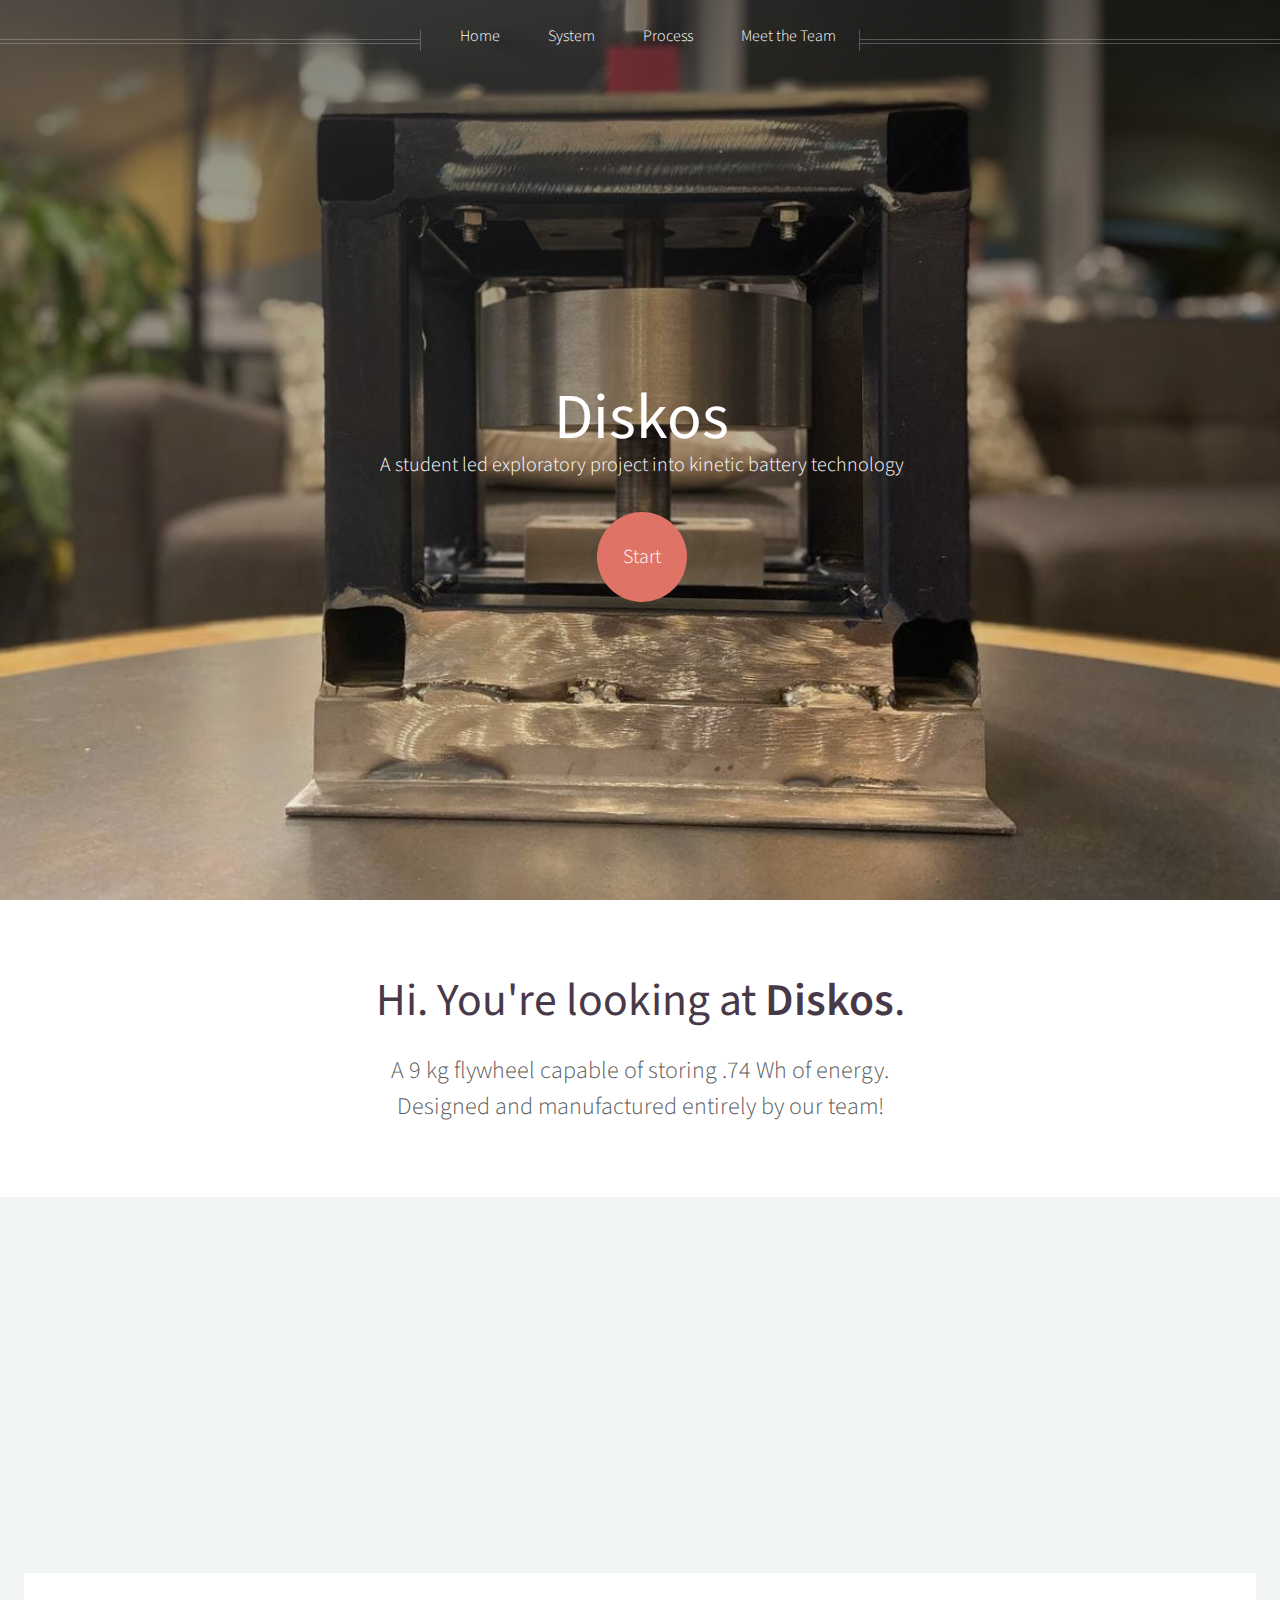
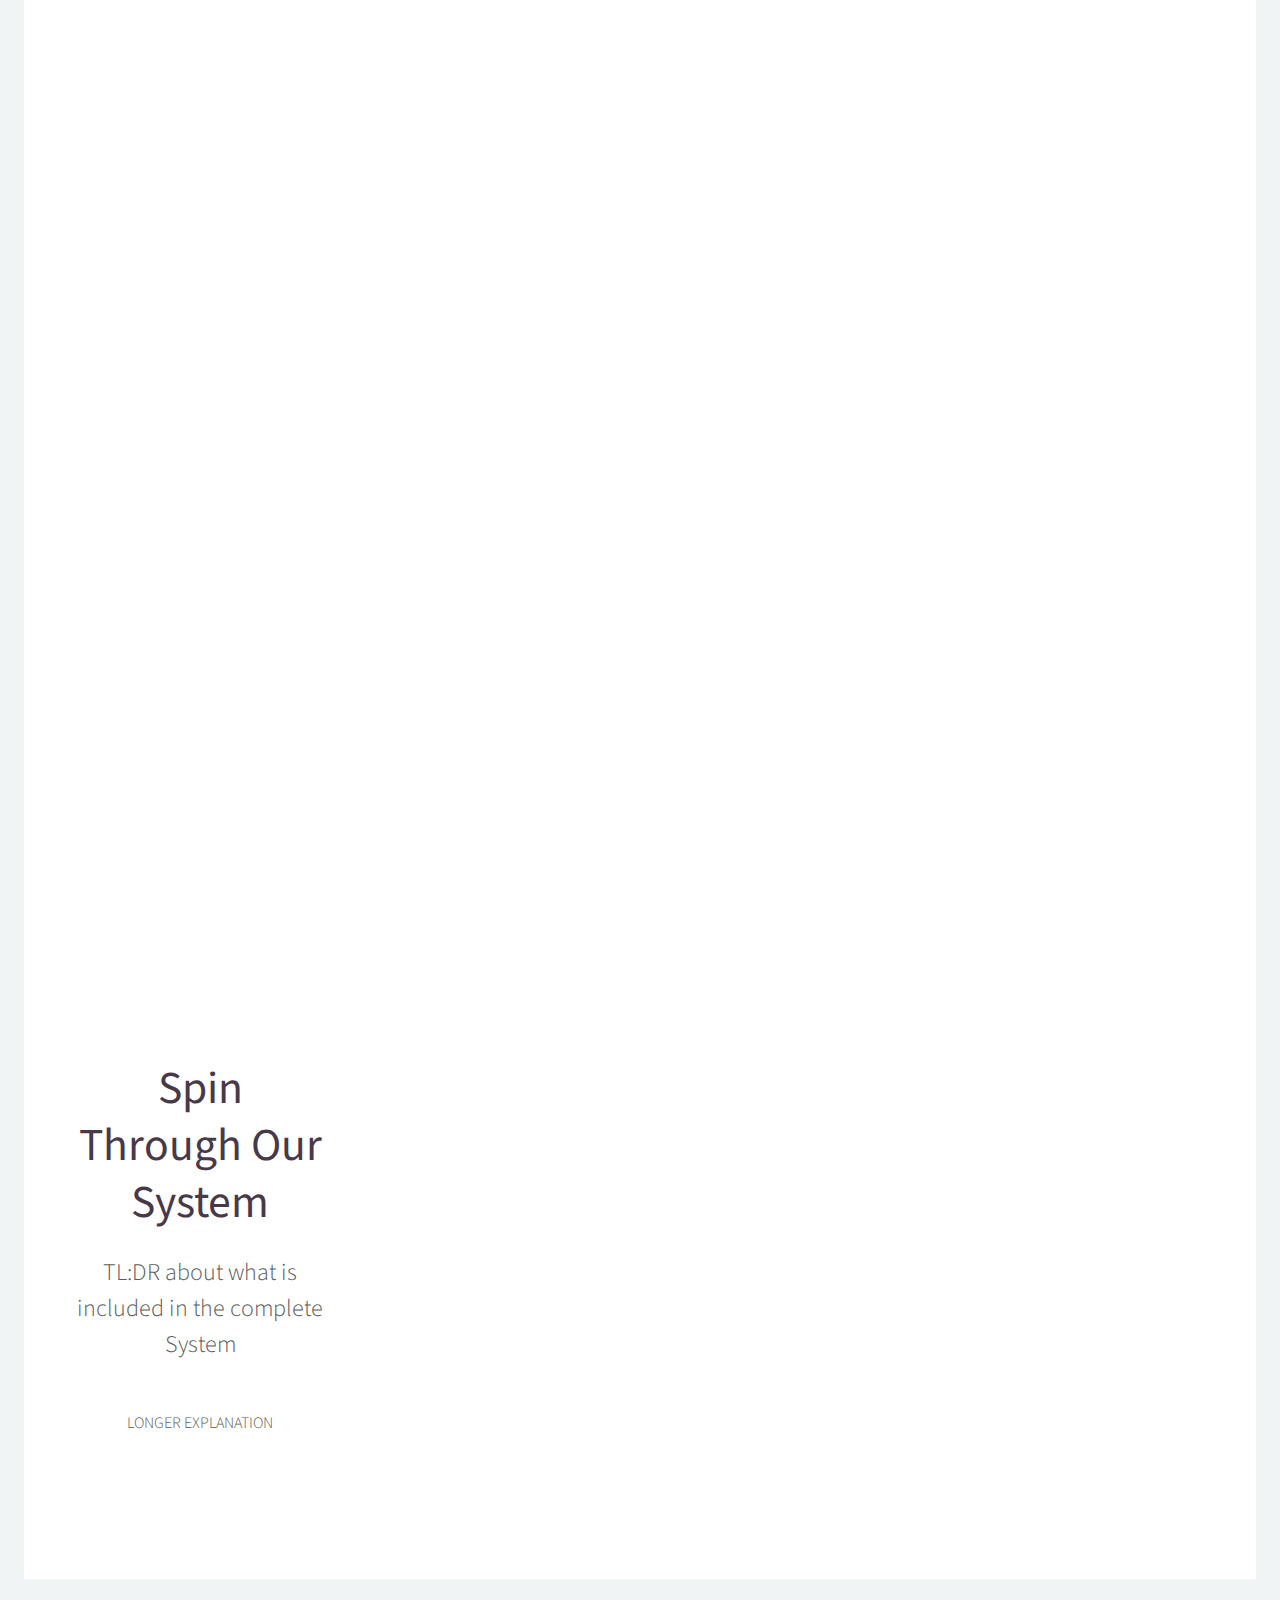
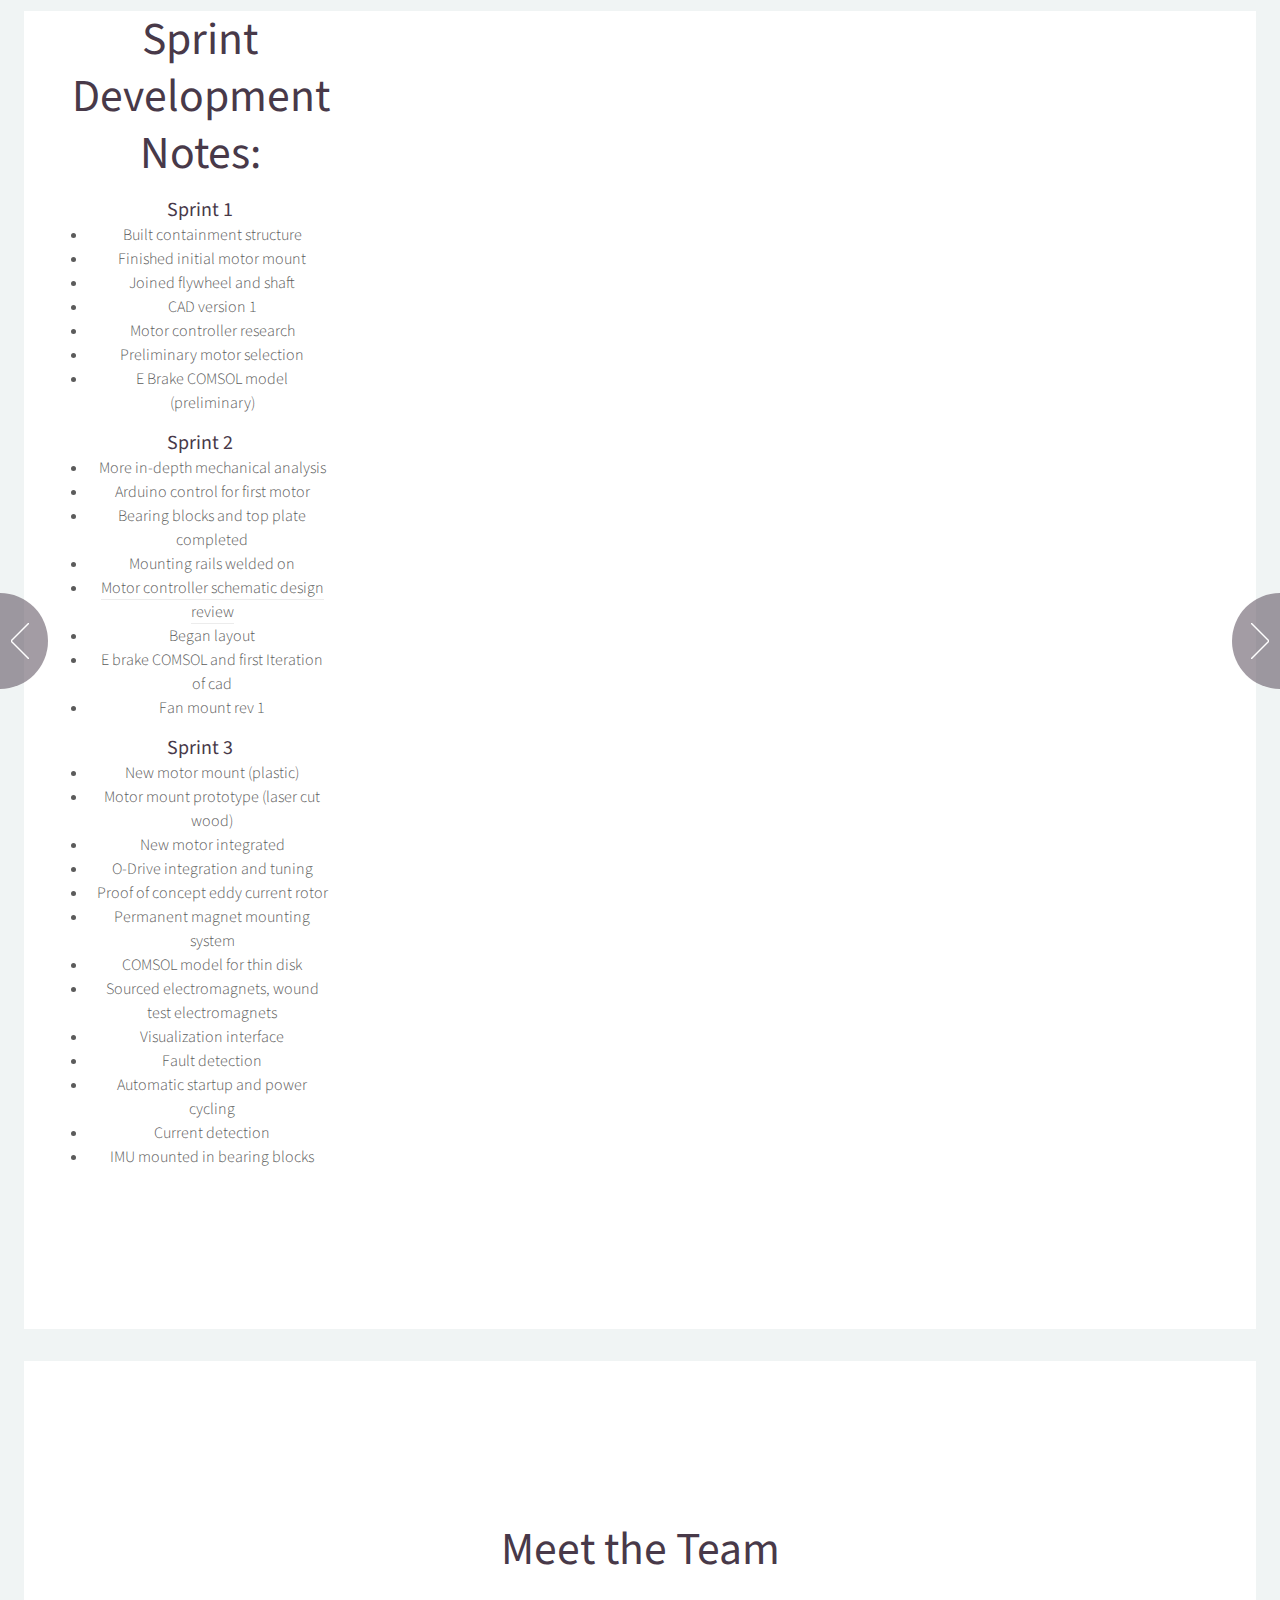
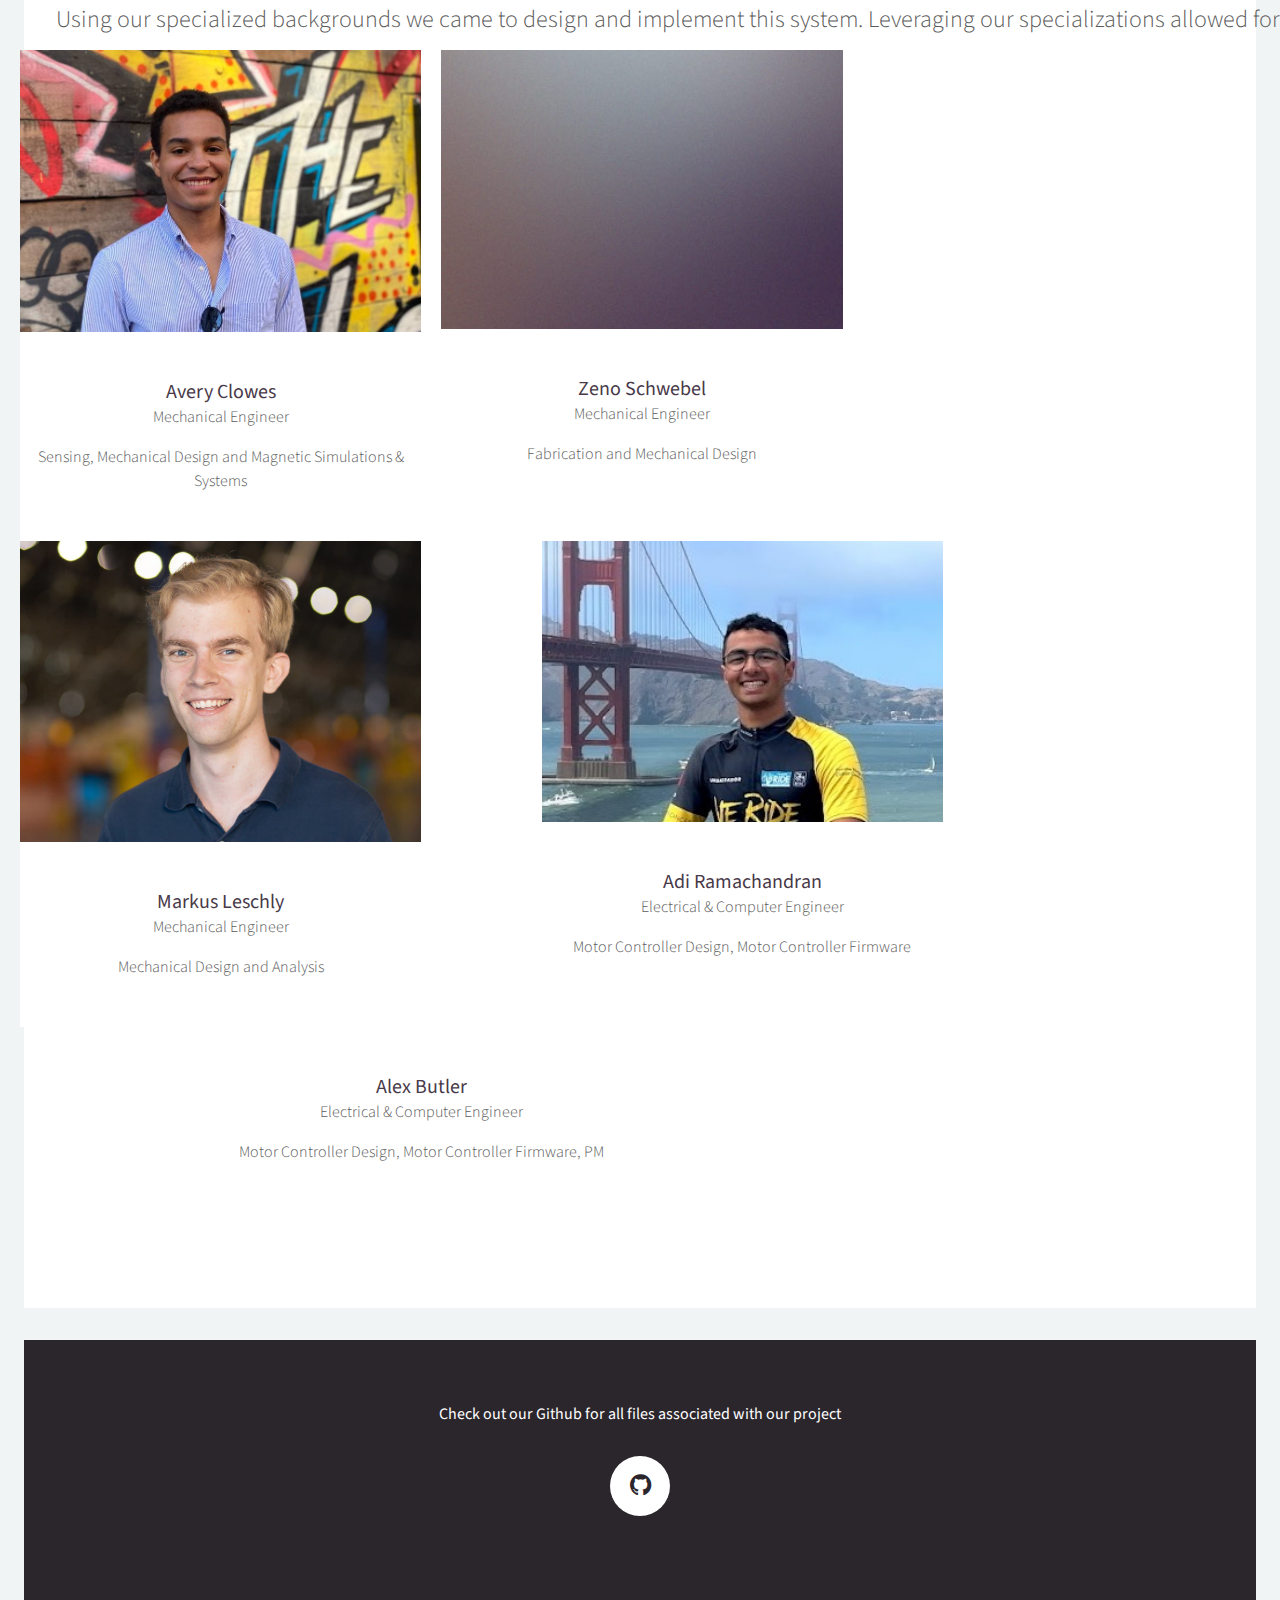
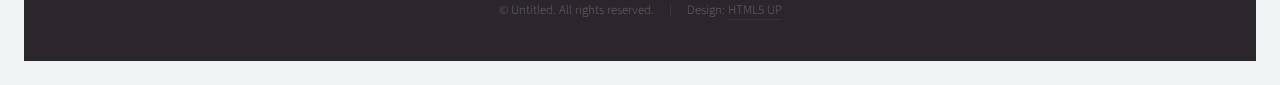
==== commit 1fa86f38: "motorcontroller added to website" ====
--- a/website/index.html
+++ b/website/index.html
@@ -54,9 +54,9 @@
 								</li>
 								<li>Process
 									<ul>
-										<li><a href="#"> Sprint 1</a></li>
-										<li><a href="#"> Sprint 2</a></li>
-										<li><a href="#"> Sprint 3</a></li>
+										<li><a href="#sprint1"class = "scrolly"> Sprint 1</a></li>
+										<li><a href="#sprint2"class = "scrolly"> Sprint 2</a></li>
+										<li><a href="#sprint3"class = "scrolly"> Sprint 3</a></li>
 									</ul>
 								</li>	
 								<li><a href="#features" class = "scrolly">Meet the Team</a></li>
@@ -83,13 +83,13 @@
 				<section class="carousel">
 					<div class="reel">
 
-						<article onclick="location.href='articletemp.html';" style="cursor: pointer;">
+						<!-- <article onclick="location.href='articletemp.html';" style="cursor: pointer;">
 							<a href="articletemp.html" class="image featured"><img src="images/bad.jpg" alt="" height = 150 width = auto/></a>
 							<header>
 								<h3><a href="articletemp.html">Example of an article (if we want to highlight anything)</a></h3>
 							</header>
 							<a href="articletemp.html"><p>SUBTEXT.</p></a>
-						</article>
+						</article> -->
 						<article onclick="location.href='magneticModeling.html';" style="cursor: pointer;">
 							<a href="magneticModeling.html" class="image featured"><img src="images/magenticSimulation.jpg" alt="" height = 150 width = auto/></a>
 							<header>
@@ -111,79 +111,14 @@
 							</header>
 							<a href="mechancialdesign.html"><p> Simulation and Analysis of our System </p></a>
 						</article>
+						<article onclick="location.href='MotorController.html';" style="cursor: pointer;">
+							<a href="MotorController.html" class="image featured"><img src="images/schem.png" alt="" height = 150 width = auto/></a>
+							<header>
+								<h3><a href="MotorController.html">Motor Controller Design</a></h3>
+							</header>
+							<a href="MotorController.html"><p> Research and Design of a Homebrek Motor Controller </p></a>
+						</article>
 <!-- 
-						<article>
-							<a href="#" class="image featured"><img src="images/pic02.jpg" alt="" /></a>
-							<header>
-								<h3><a href="#">Fermentum sagittis proin</a></h3>
-							</header>
-							<p>Commodo id natoque malesuada sollicitudin elit suscipit magna.</p>
-						</article>
-
-						<article>
-							<a href="#" class="image featured"><img src="images/pic03.jpg" alt="" /></a>
-							<header>
-								<h3><a href="#">Sed quis rhoncus placerat</a></h3>
-							</header>
-							<p>Commodo id natoque malesuada sollicitudin elit suscipit magna.</p>
-						</article>
-
-						<article>
-							<a href="#" class="image featured"><img src="images/pic04.jpg" alt="" /></a>
-							<header>
-								<h3><a href="#">Ultrices urna sit lobortis</a></h3>
-							</header>
-							<p>Commodo id natoque malesuada sollicitudin elit suscipit magna.</p>
-						</article>
-
-						<article>
-							<a href="#" class="image featured"><img src="images/pic05.jpg" alt="" /></a>
-							<header>
-								<h3><a href="#">Varius magnis sollicitudin</a></h3>
-							</header>
-							<p>Commodo id natoque malesuada sollicitudin elit suscipit magna.</p>
-						</article>
-
-						<article>
-							<a href="#" class="image featured"><img src="images/pic01.jpg" alt="" /></a>
-							<header>
-								<h3><a href="#">Pulvinar sagittis congue</a></h3>
-							</header>
-							<p>Commodo id natoque malesuada sollicitudin elit suscipit magna.</p>
-						</article>
-
-						<article>
-							<a href="#" class="image featured"><img src="images/pic02.jpg" alt="" /></a>
-							<header>
-								<h3><a href="#">Fermentum sagittis proin</a></h3>
-							</header>
-							<p>Commodo id natoque malesuada sollicitudin elit suscipit magna.</p>
-						</article>
-
-						<article>
-							<a href="#" class="image featured"><img src="images/pic03.jpg" alt="" /></a>
-							<header>
-								<h3><a href="#">Sed quis rhoncus placerat</a></h3>
-							</header>
-							<p>Commodo id natoque malesuada sollicitudin elit suscipit magna.</p>
-						</article>
-
-						<article>
-							<a href="#" class="image featured"><img src="images/pic04.jpg" alt="" /></a>
-							<header>
-								<h3><a href="#">Ultrices urna sit lobortis</a></h3>
-							</header>
-							<p>Commodo id natoque malesuada sollicitudin elit suscipit magna.</p>
-						</article>
-
-						<article>
-							<a href="#" class="image featured"><img src="images/pic05.jpg" alt="" /></a>
-							<header>
-								<h3><a href="#">Varius magnis sollicitudin</a></h3>
-							</header>
-							<p>Commodo id natoque malesuada sollicitudin elit suscipit magna.</p>
-						</article> -->
-
 					</div>
 				</section>
 
@@ -210,9 +145,9 @@
 				<div class="wrapper style2">
 					<article id="main" class="container special">
 						<header>
-							<h2><a>System Development Notes:</a></h2>
+							<h2><a>Sprint Development Notes:</a></h2>
 						</header>
-							<h3><a href="https://docs.google.com/presentation/d/1ZdYPKJeA4CKLtFqMJXVNJdObLK9ca9HEuZusZSwau-4/edit?usp=sharing">Sprint 1</a></h3>
+							<h3><a id="sprint1" href="https://docs.google.com/presentation/d/1ZdYPKJeA4CKLtFqMJXVNJdObLK9ca9HEuZusZSwau-4/edit?usp=sharing">Sprint 1</a></h3>
 							<ul>
 								<li>Built containment structure
 								</li>
@@ -229,7 +164,7 @@
 								<li>E Brake COMSOL model (preliminary)
 								</li>
 							</ul>
-							<h3>Sprint 2</h3>
+							<h3 id="sprint2">Sprint 2</h3>
 							<ul>
 								<li>More in-depth mechanical analysis
 								</li>
@@ -248,7 +183,7 @@
 								<li>Fan mount rev 1
 								</li>
 							</ul>
-							<h3><a href="https://docs.google.com/presentation/d/1kzklTuSHFZSGQcD1fi0imz2tF2CdCm3JS_kne8NrPYY/edit?usp=sharing">Sprint 3</a></h3>
+							<h3><a id="sprint2" href="https://docs.google.com/presentation/d/1kzklTuSHFZSGQcD1fi0imz2tF2CdCm3JS_kne8NrPYY/edit?usp=sharing">Sprint 3</a></h3>
 							<ul>
 								<li>New motor mount (plastic)
 								</li>
@@ -282,18 +217,7 @@
 							<a href="#" class="button">Continue Reading</a>
 						</footer> -->
 					</article>
-
-
-
-
-
 				</div>
-
-
-
-
-
-
 			<!-- Features -->
 				<div class="wrapper">
 
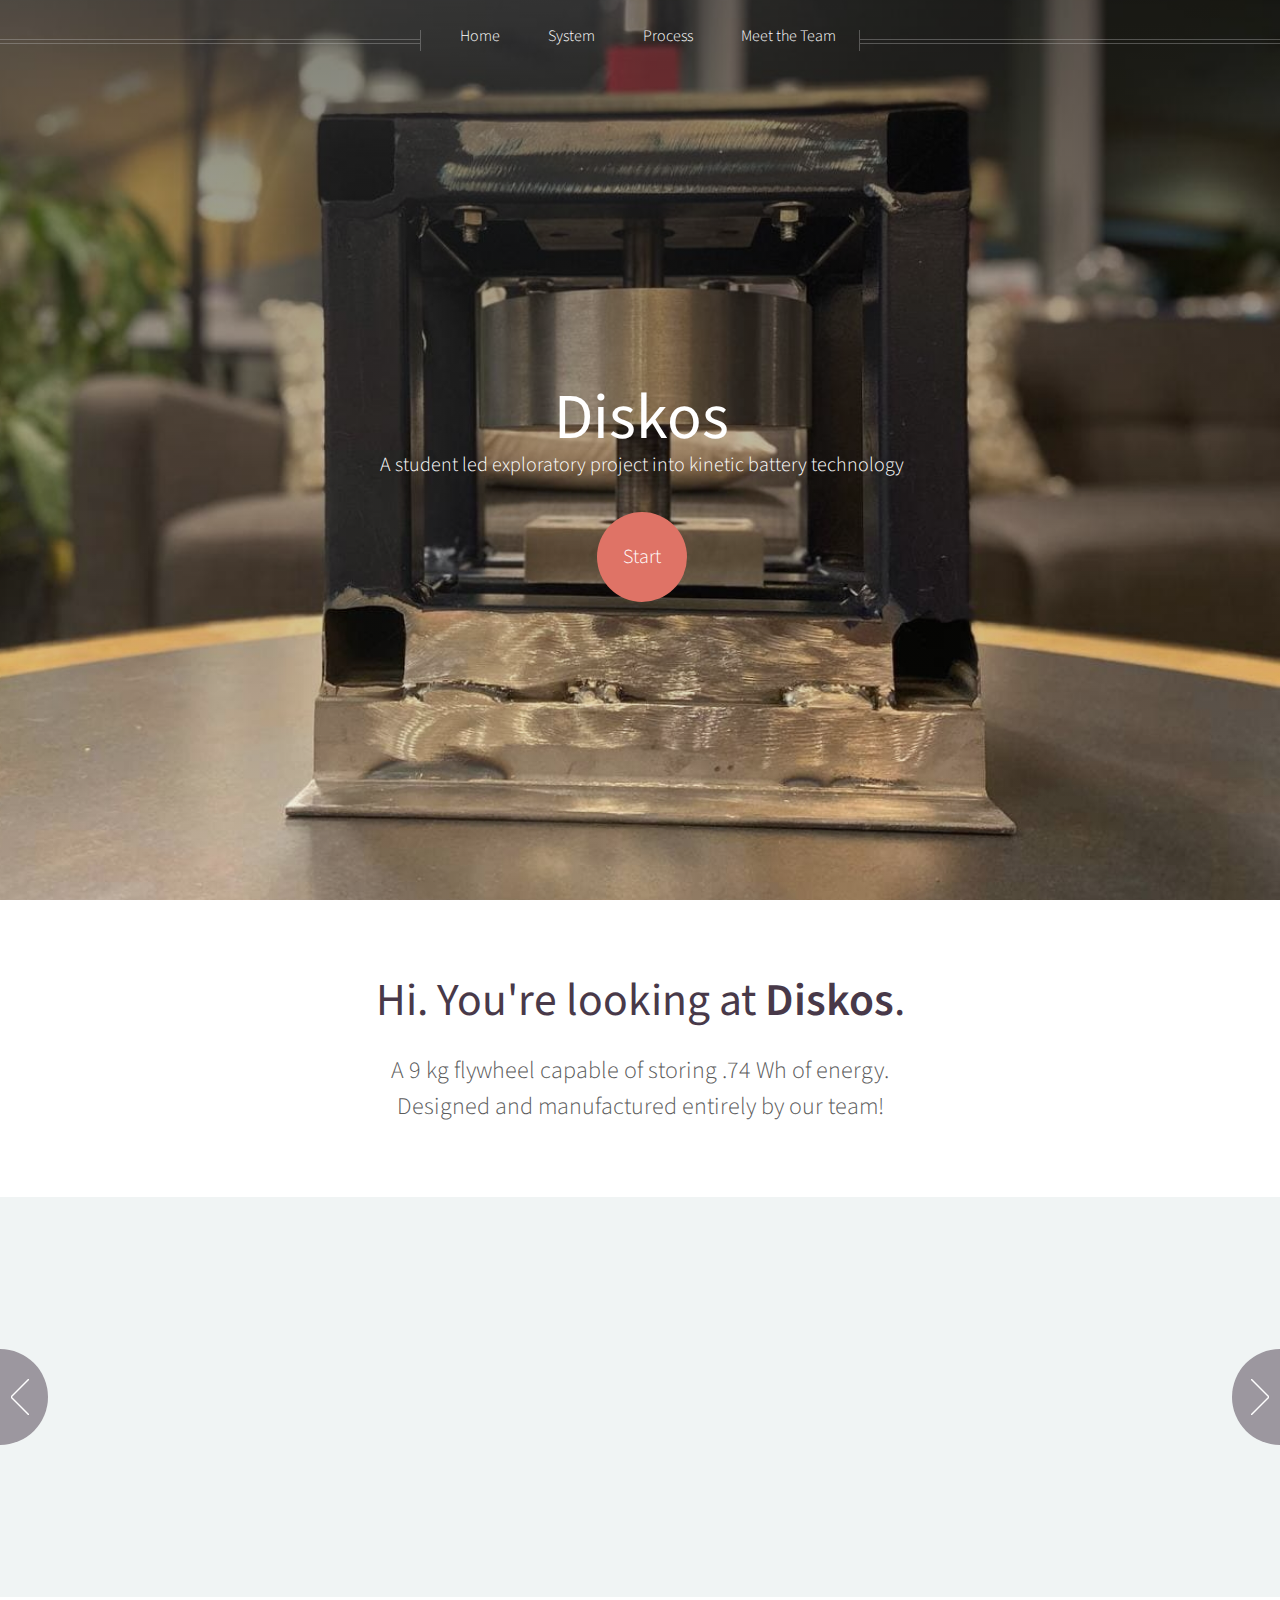
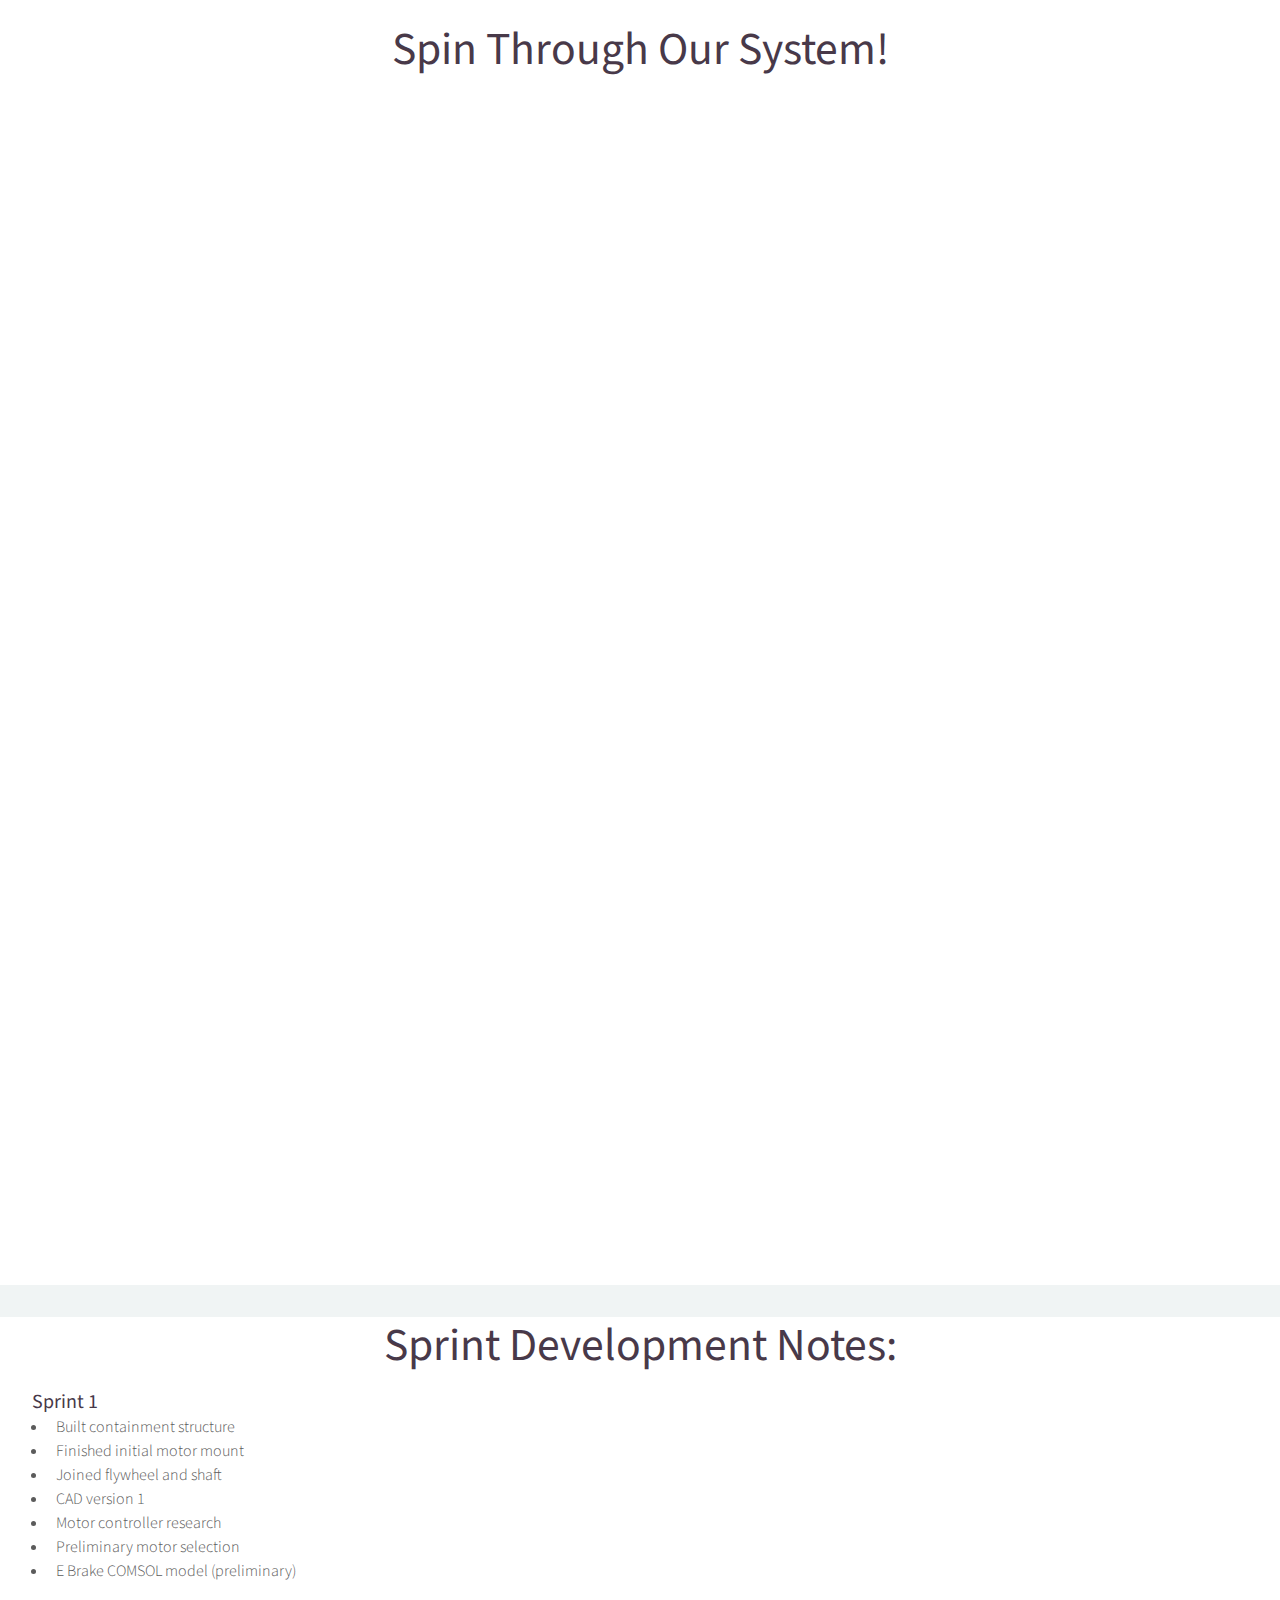
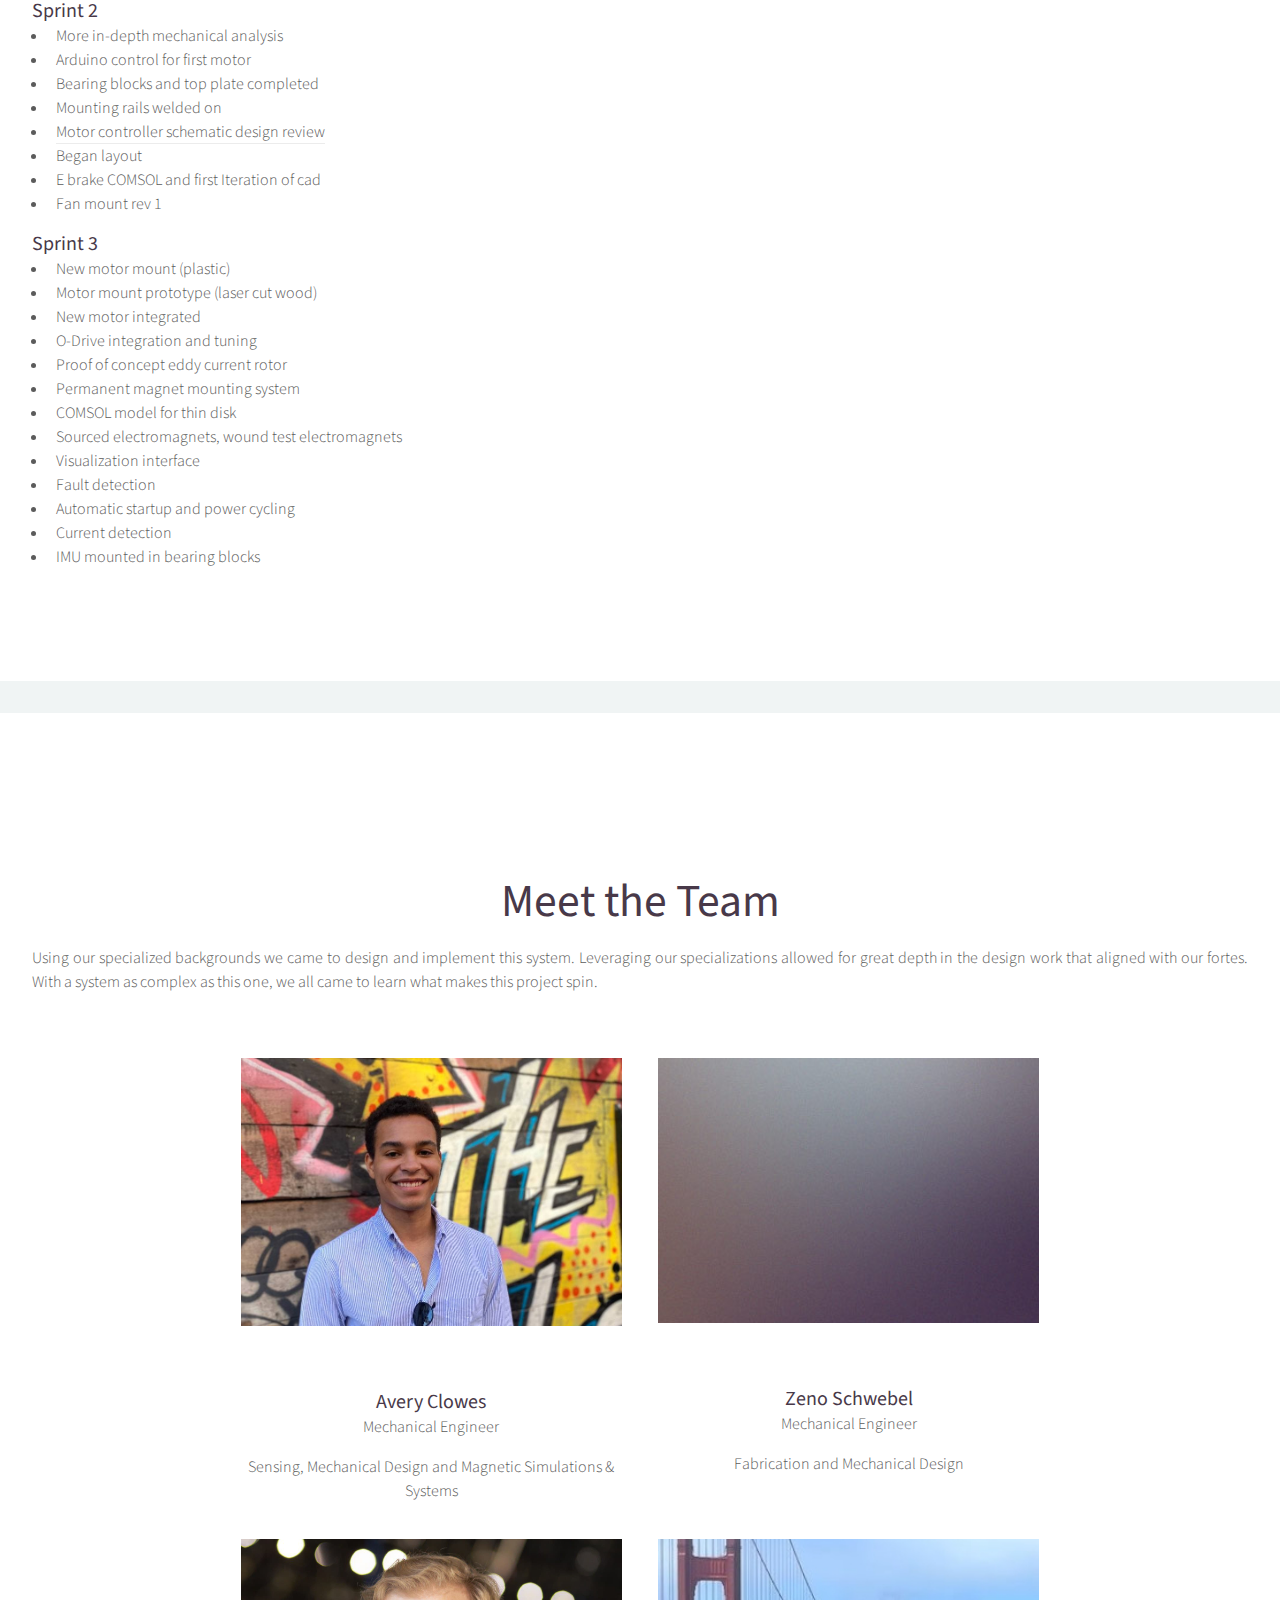
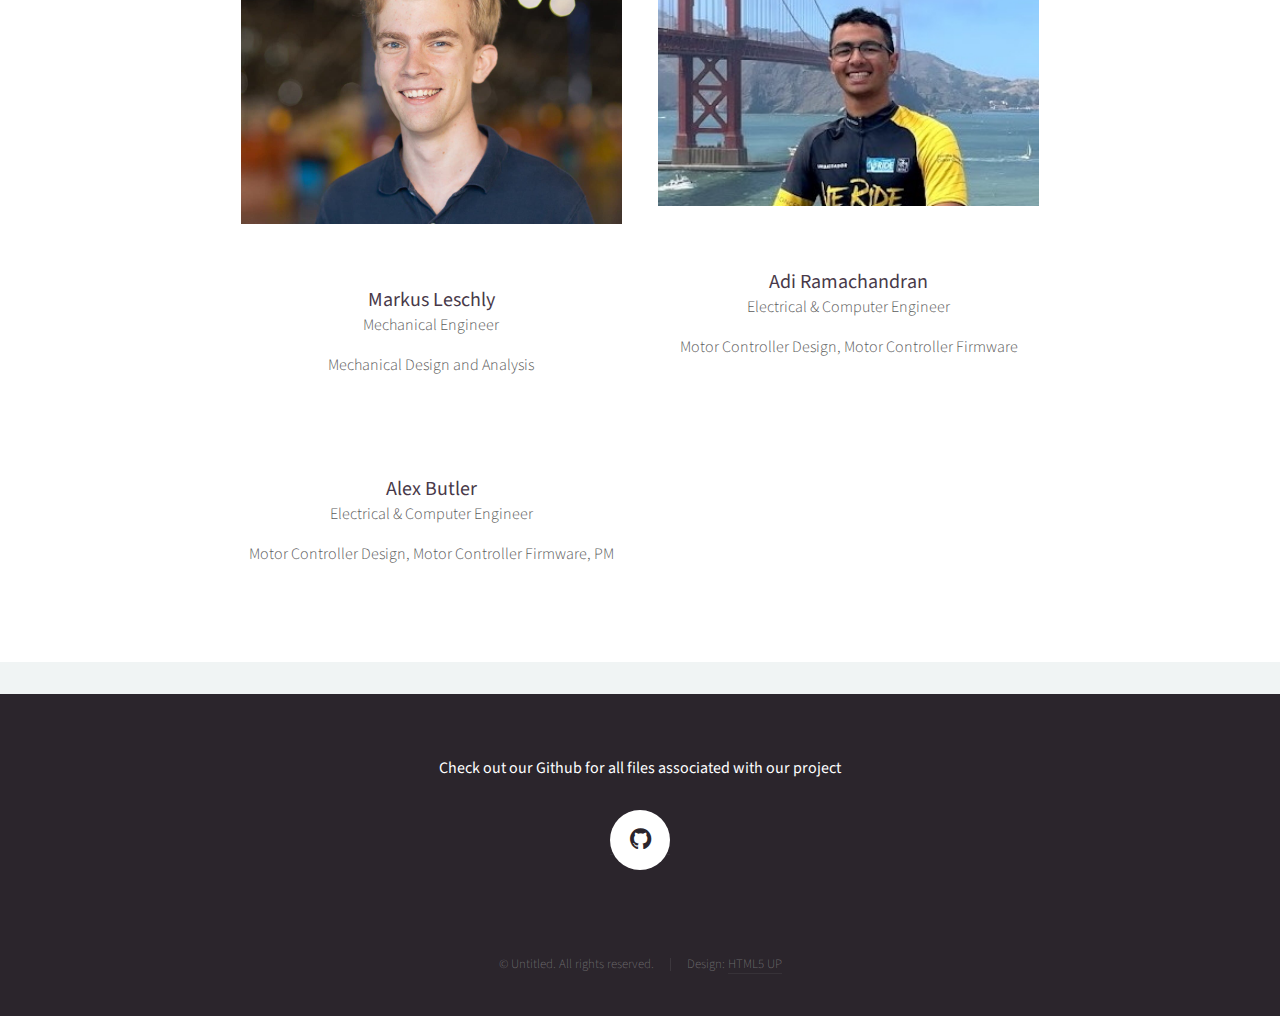
==== commit f45991c3: "finished most of website" ====
--- a/website/index.html
+++ b/website/index.html
@@ -34,24 +34,7 @@
 						<nav id="nav">
 							<ul>
 								<li><a href="">Home</a></li>
-								<li>
-									System
-									<ul>
-										<li><a href="allmechanical.html">Mechanical</a></li>
-										<li><a href="allelectrical.html">Electrical</a></li>
-										<li><a href="allsoftware.html">Software</a></li>
-										<!-- <li>
-											<a href="#">And a submenu &hellip;</a>
-											<ul>
-												<li><a href="#">Lorem ipsum dolor</a></li>
-												<li><a href="#">Phasellus consequat</a></li>
-												<li><a href="#">Magna phasellus</a></li>
-												<li><a href="#">Etiam dolore nisl</a></li>
-											</ul>
-										</li> -->
-										<!-- <li><a href="#">Veroeros feugiat</a></li> -->
-									</ul>
-								</li>
+								<li><a href="#cara" class = "scrolly">System</a></li>
 								<li>Process
 									<ul>
 										<li><a href="#sprint1"class = "scrolly"> Sprint 1</a></li>
@@ -80,7 +63,7 @@
 				</section>
 
 			<!-- Carousel -->
-				<section class="carousel">
+				<section class="carousel" id=cara>
 					<div class="reel">
 
 						<!-- <article onclick="location.href='articletemp.html';" style="cursor: pointer;">
@@ -118,23 +101,31 @@
 							</header>
 							<a href="MotorController.html"><p> Research and Design of a Homebrek Motor Controller </p></a>
 						</article>
-<!-- 
-					</div>
+						<article onclick="location.href='SoftwareSensing.html';" style="cursor: pointer;">
+							<a href="SoftwareSensing.html" class="image featured"><img src="images/serialstudio.jpg" alt="" height = 150 width = auto/></a>
+							<header>
+								<h3><a href="SoftwareSensing.html">Firmware & Sensing Suite </a></h3>
+							</header>
+							<a href="SoftwareSensing.html"><p> Arduino, Odrive, and Serial Studio integration  </p></a>
+						</article>
+
+					</div> 
 				</section>
 
 			<!-- Main -->
 				<div class="wrapper style2">
 
 					<article id="main" class="container special">
-						<iframe height=1080 width=100% src="https://www.youtube.com/embed/vTj07zkBoIA&vq=hd1080" title="YouTube video player" frameborder="0" allow="accelerometer; autoplay; clipboard-write; encrypted-media; gyroscope; picture-in-picture" allowfullscreen></iframe>						<header>
-							<h2><a>Spin Through Our System</a></h2>
-							<p>
-								TL:DR about what is included in the complete System
-							</p>
+						<br>
+
+						<center><h2><a>Spin Through Our System!</a></h2></center>
+						<br>
+
+						<iframe width =100% height=1080 src="https://www.youtube.com/embed/vTj07zkBoIA&vq=hd1080" title="YouTube video player" frameborder="0" allow="accelerometer; autoplay; clipboard-write; encrypted-media; gyroscope; picture-in-picture" allowfullscreen></iframe>						<header>
+							
+							
 						</header>
-						<p>
-							LONGER EXPLANATION
-						</p>
+						
 						<!-- <footer> ### BUtton example ### 
 							<a href="#" class="button">Continue Reading</a>
 						</footer> -->
@@ -225,16 +216,19 @@
 						<header>
 							<a class="image featured"><img src="images/team.jpeg" alt="" /></a>
 							<h2>Meet the Team</h2>
-							<p>
-								Using our specialized backgrounds we came to design and implement this system. 
-								Leveraging our specializations allowed for great depth in the design work that 
-								aligned with our fortes. With a system as complex as this one, we all came to 
-								learn what makes this project spin.
-							</p>
+							
 						</header>
+						<p width=100%>
+							Using our specialized backgrounds we came to design and implement this system. 
+							Leveraging our specializations allowed for great depth in the design work that 
+							aligned with our fortes. With a system as complex as this one, we all came to 
+							learn what makes this project spin.
+						</p>
+						<br>
+						<br>
 						<div class="row">
-							<article onclick="location.href='#';" style="cursor: pointer;" class="col-4 col-12-mobile special">
-								<a href="#" class="image featured"><img src="images/averyHeadshot.jpg" alt="" /></a>
+							<article onclick="location.href='#';" style="cursor: pointer;" class="off-2 col-4 col-12-mobile special">
+								<a href="#" class="image featured"><img src="images/averyHeadshot.jpg" alt="" width="160" height=auto/></a>
 								<header>
 									<h3><a href="#">Avery Clowes</a></h3>
 									<center>Mechanical Engineer</center>
@@ -245,7 +239,7 @@
 								</p>
 							</article>
 							<article onclick="location.href='#';" style="cursor: pointer;" class="col-4 col-12-mobile special">
-								<a href="#" class="image featured"><img src="images/pic08.jpg" alt="" /></a>
+								<a href="#" class="image featured"><img src="images/pic08.jpg" alt="" width="160" height=auto/></a>
 								<header>
 									<h3><a href="#">Zeno Schwebel</a></h3>
 									<center>Mechanical Engineer</center>
@@ -255,8 +249,8 @@
 									<center>Fabrication and Mechanical Design</center>
 								</p>
 							</article>
-							<article onclick="location.href='#';" style="cursor: pointer;" class="col-4 col-12-mobile special">
-								<a href="#" class="image featured"><img src="images/markusHEADshot.jpg" alt="" /></a>
+							<article onclick="location.href='#';" style="cursor: pointer;" class="off-2 col-4 col-12-mobile special">
+								<a href="#" class="image featured"><img src="images/markusHEADshot.jpg" alt="" width="160" height=auto/></a>
 								<header>
 									<h3><a href="#">Markus Leschly</a></h3>
 									<center>Mechanical Engineer</center>
@@ -265,8 +259,8 @@
 									<center>Mechanical Design and Analysis</center>
 								</p>
 							</article>
-							<article onclick="location.href='#';" style="cursor: pointer;" class="off-1 col-4 col-12-mobile special">
-								<a href="#" class="image featured"><img src="images/Adiheadshot.jpg" alt=""/></a>
+							<article onclick="location.href='#';" style="cursor: pointer;" class="col-4 col-12-mobile special">
+								<a href="#" class="image featured"><img src="images/Adiheadshot.jpg" alt=""width="160" height=auto/></a>
 								<header>
 									<h3><a href="#">Adi Ramachandran</a></h3>
 									<center>Electrical & Computer Engineer</center>
@@ -277,7 +271,7 @@
 								</p>
 							</article>
 							<article onclick="location.href='#';" style="cursor: pointer;" class="off-2 col-4 col-12-mobile special">
-								<a href="#" class="image featured"><img src="images/Alexheadshot.jpg" alt="" /></a>
+								<a href="#" class="image featured"><img src="images/Alexheadshot.jpg" alt="" width="160" height=auto/></a>
 								<header>
 									<h3><a href="#"> Alex Butler</a></h3>
 									<center>Electrical & Computer Engineer</center>
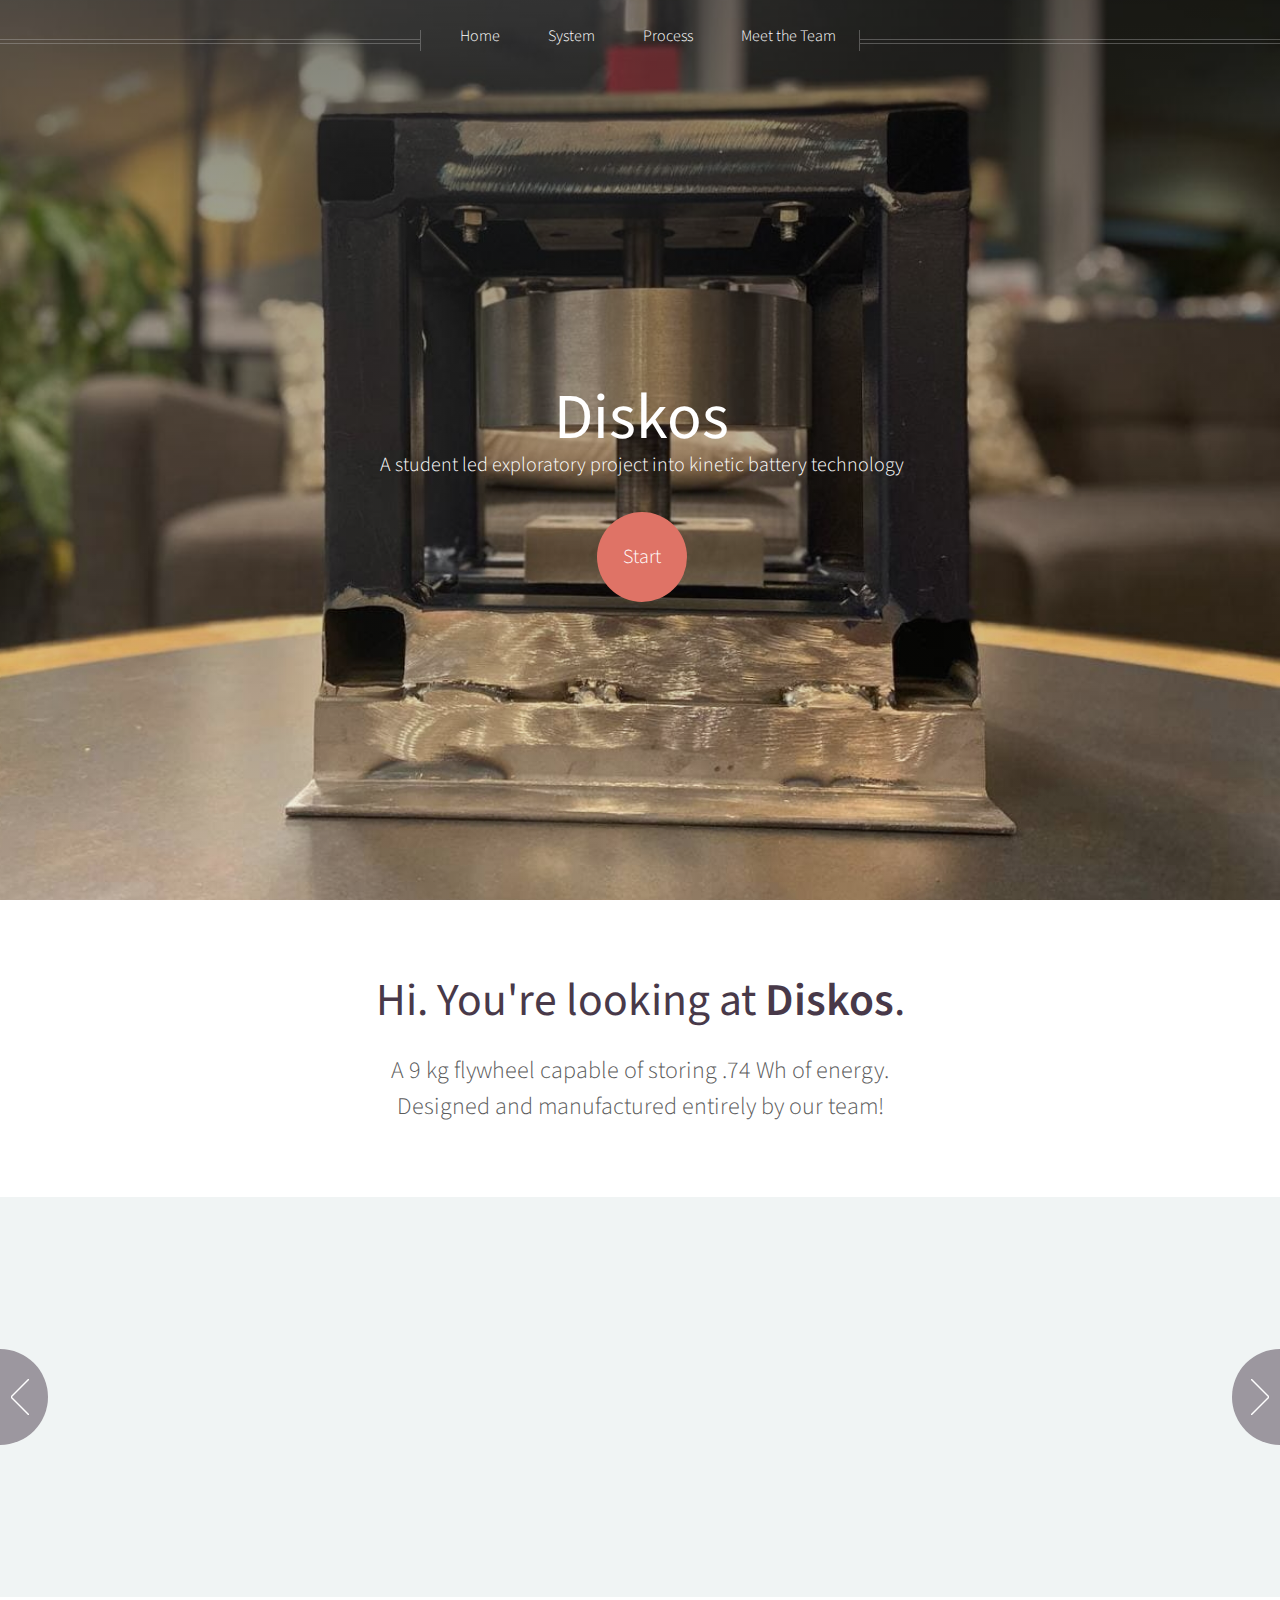
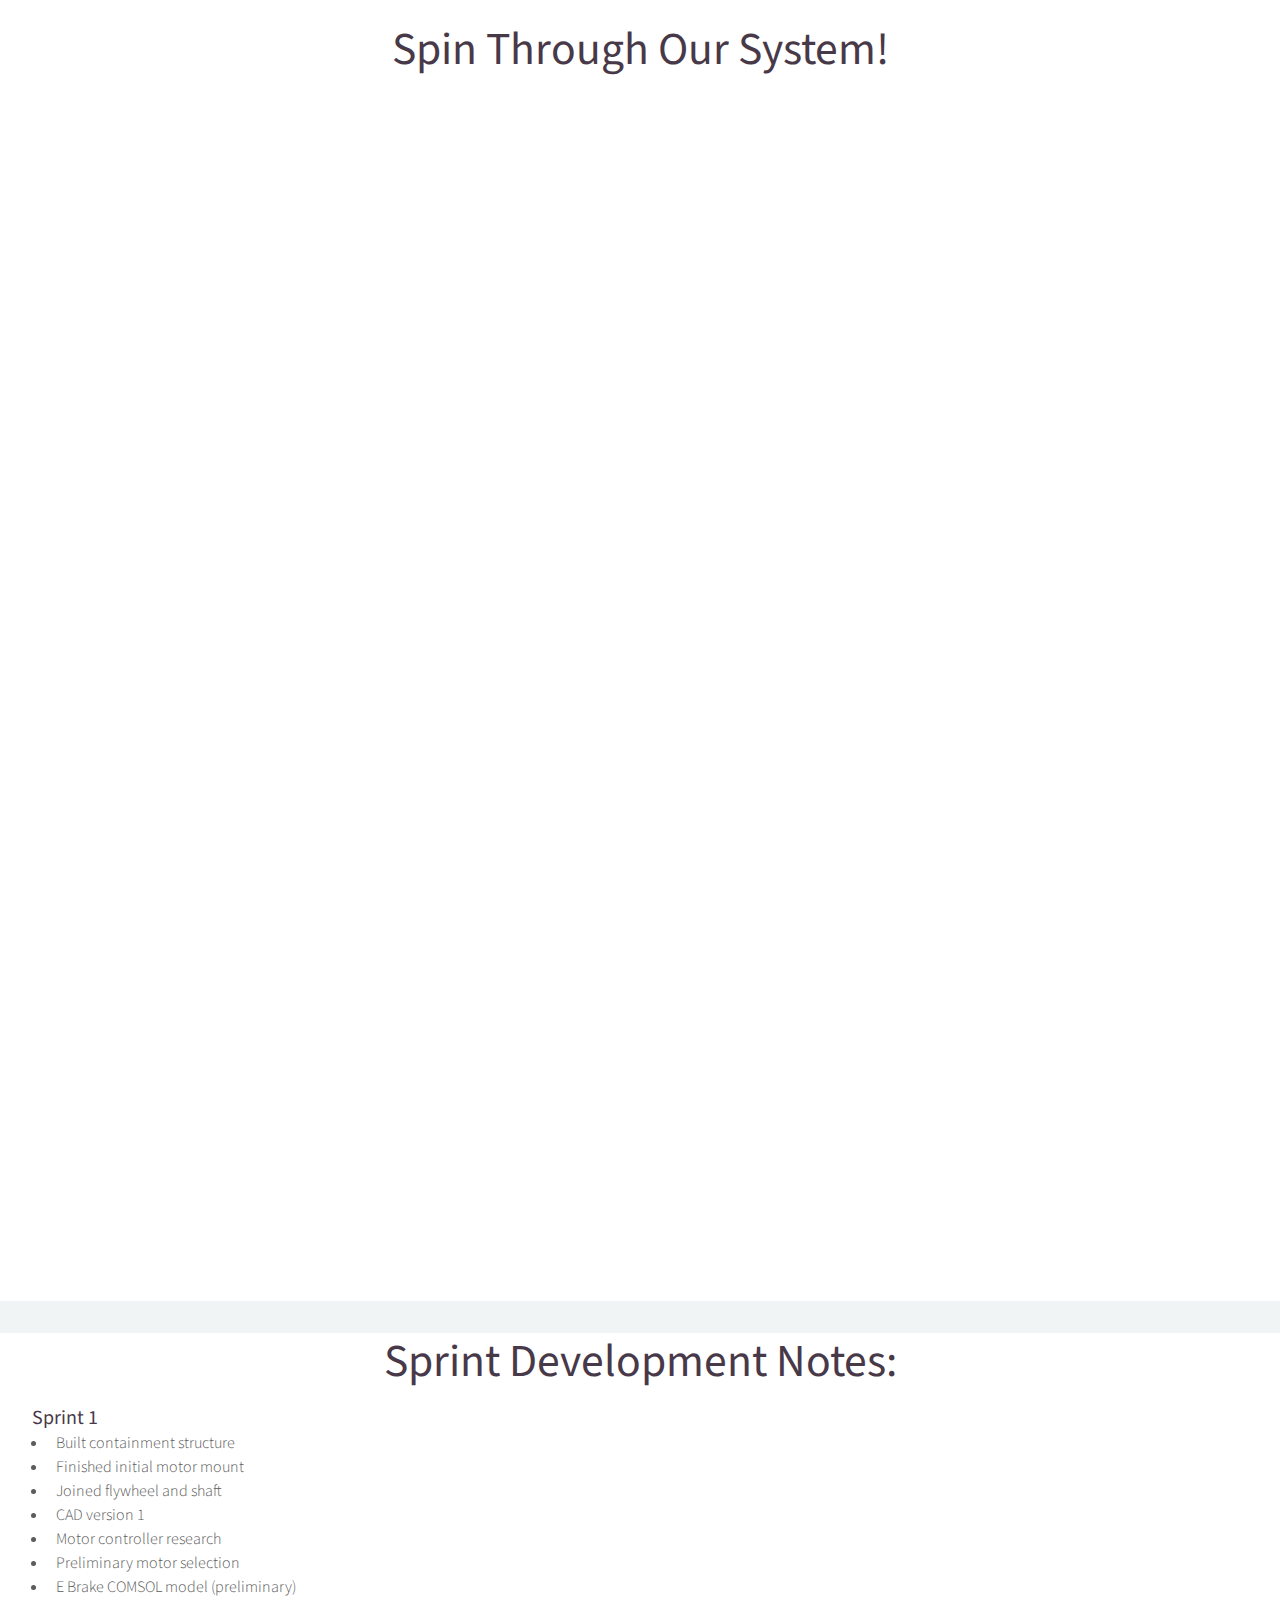
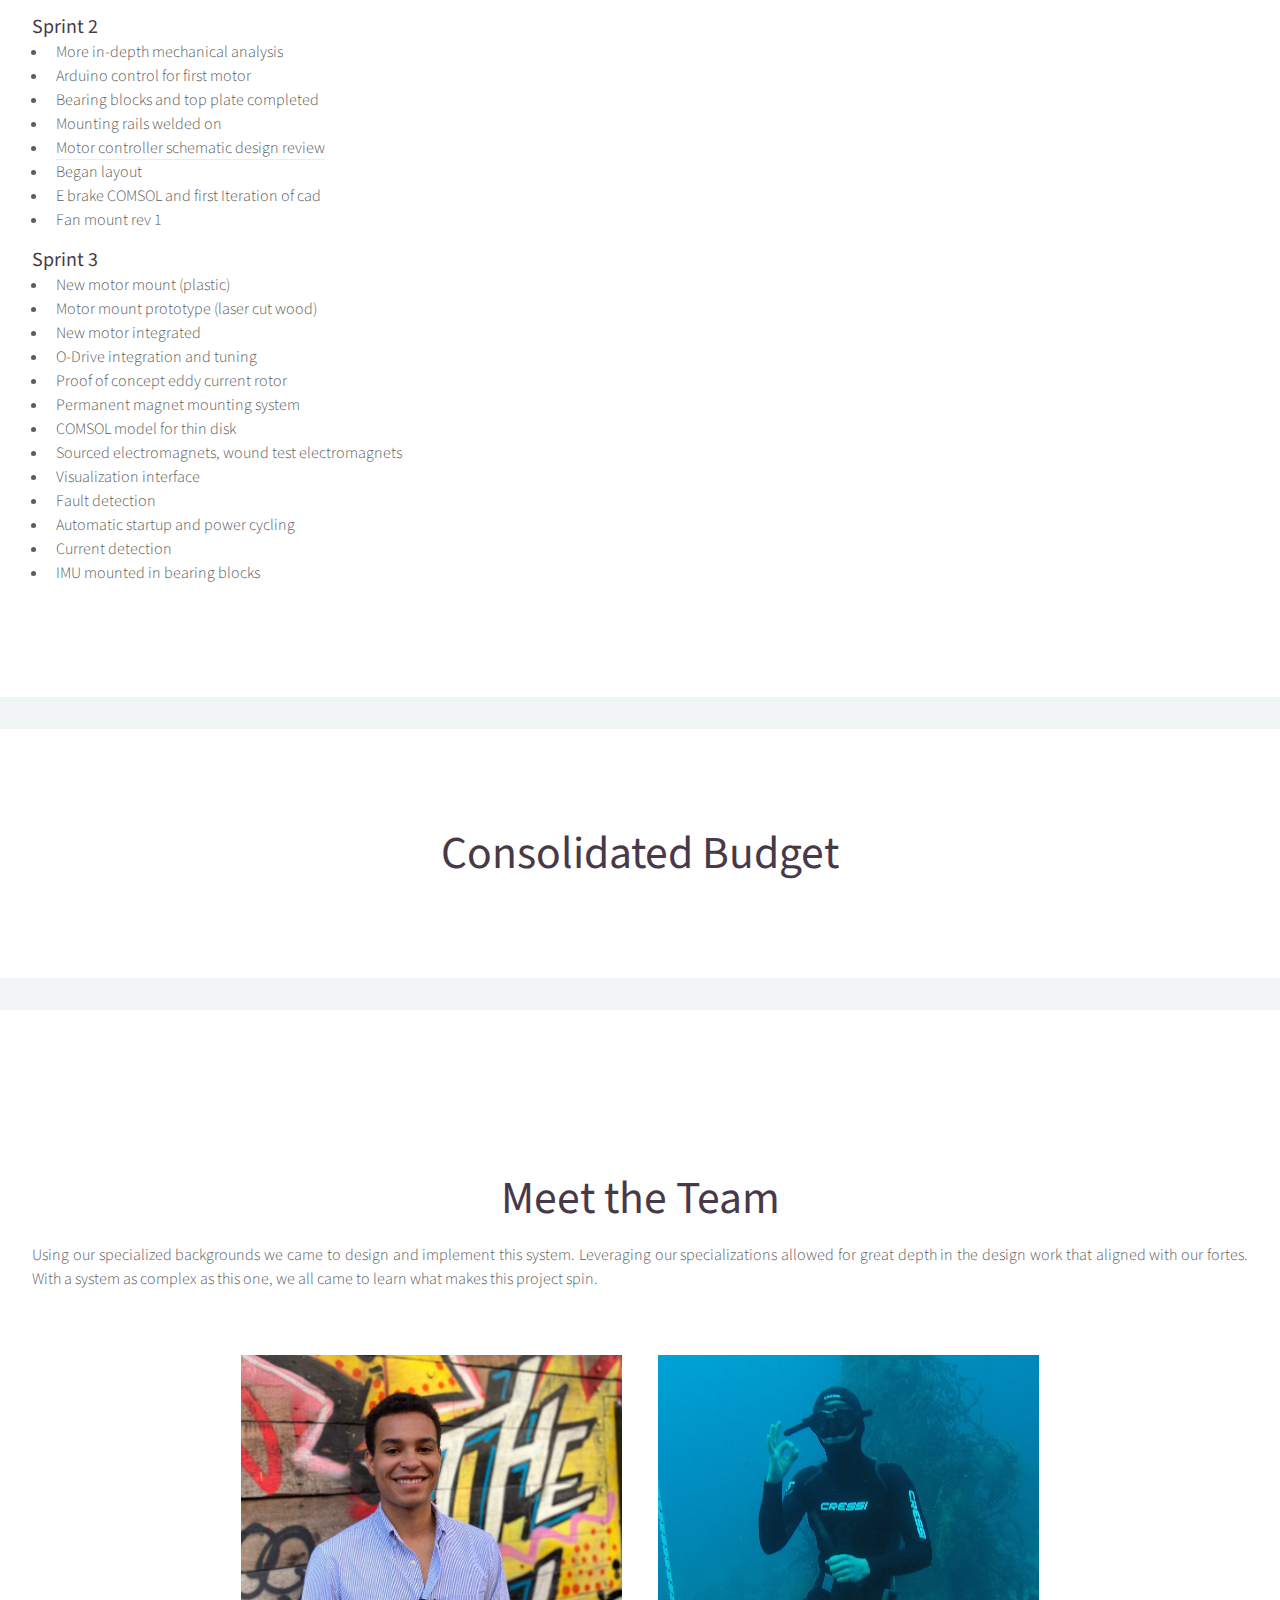
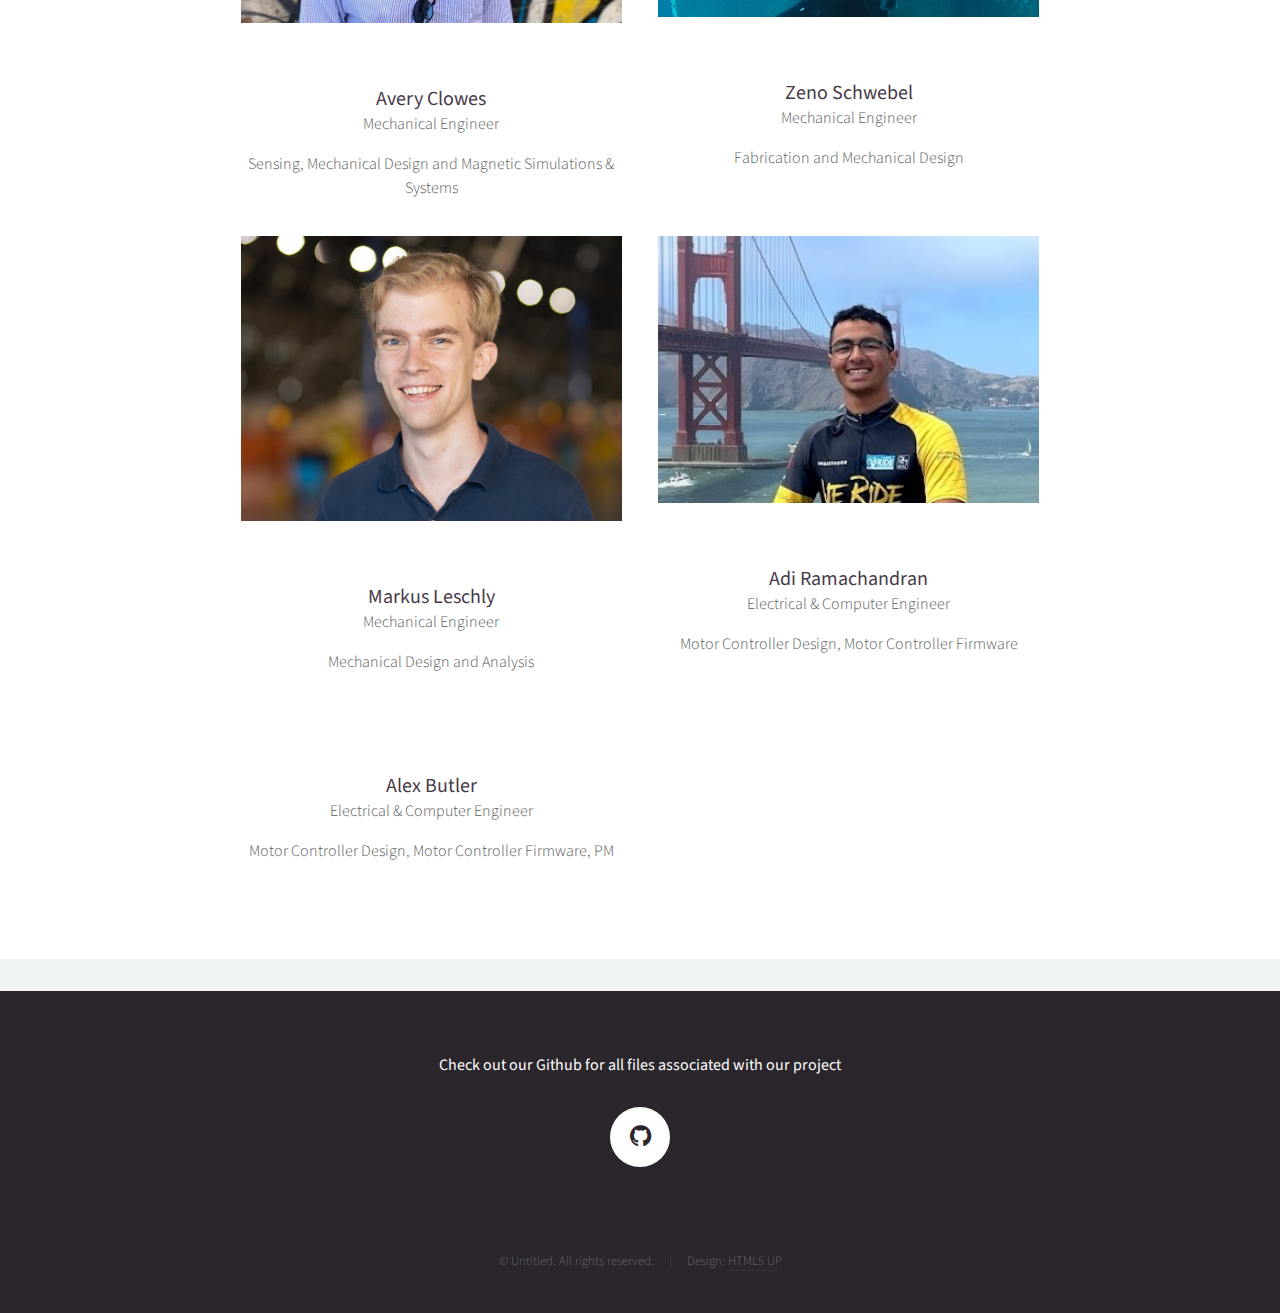
==== commit 4a649a35: "finished website" ====
--- a/website/index.html
+++ b/website/index.html
@@ -73,6 +73,7 @@
 							</header>
 							<a href="articletemp.html"><p>SUBTEXT.</p></a>
 						</article> -->
+
 						<article onclick="location.href='magneticModeling.html';" style="cursor: pointer;">
 							<a href="magneticModeling.html" class="image featured"><img src="images/magenticSimulation.jpg" alt="" height = 150 width = auto/></a>
 							<header>
@@ -116,15 +117,18 @@
 				<div class="wrapper style2">
 
 					<article id="main" class="container special">
+						
+					<header>
 						<br>
-
-						<center><h2><a>Spin Through Our System!</a></h2></center>
+						<h2><a>Spin Through Our System!</a></h2>
 						<br>
+
+					</header>
 
 						<iframe width =100% height=1080 src="https://www.youtube.com/embed/vTj07zkBoIA&vq=hd1080" title="YouTube video player" frameborder="0" allow="accelerometer; autoplay; clipboard-write; encrypted-media; gyroscope; picture-in-picture" allowfullscreen></iframe>						<header>
 							
 							
-						</header>
+						
 						
 						<!-- <footer> ### BUtton example ### 
 							<a href="#" class="button">Continue Reading</a>
@@ -209,6 +213,18 @@
 						</footer> -->
 					</article>
 				</div>
+			<div class="wrapper">
+				<section>
+					<header  class="container special">
+						<center><h2><a href="GoverningMoneySpreadsheet.html">Consolidated Budget</a></h2></center>
+					</header>
+				</section>
+
+			</div>
+
+
+
+
 			<!-- Features -->
 				<div class="wrapper">
 
@@ -239,7 +255,7 @@
 								</p>
 							</article>
 							<article onclick="location.href='#';" style="cursor: pointer;" class="col-4 col-12-mobile special">
-								<a href="#" class="image featured"><img src="images/pic08.jpg" alt="" width="160" height=auto/></a>
+								<a href="#" class="image featured"><img src="images/zeno.png" alt="" width="160" height=auto/></a>
 								<header>
 									<h3><a href="#">Zeno Schwebel</a></h3>
 									<center>Mechanical Engineer</center>
